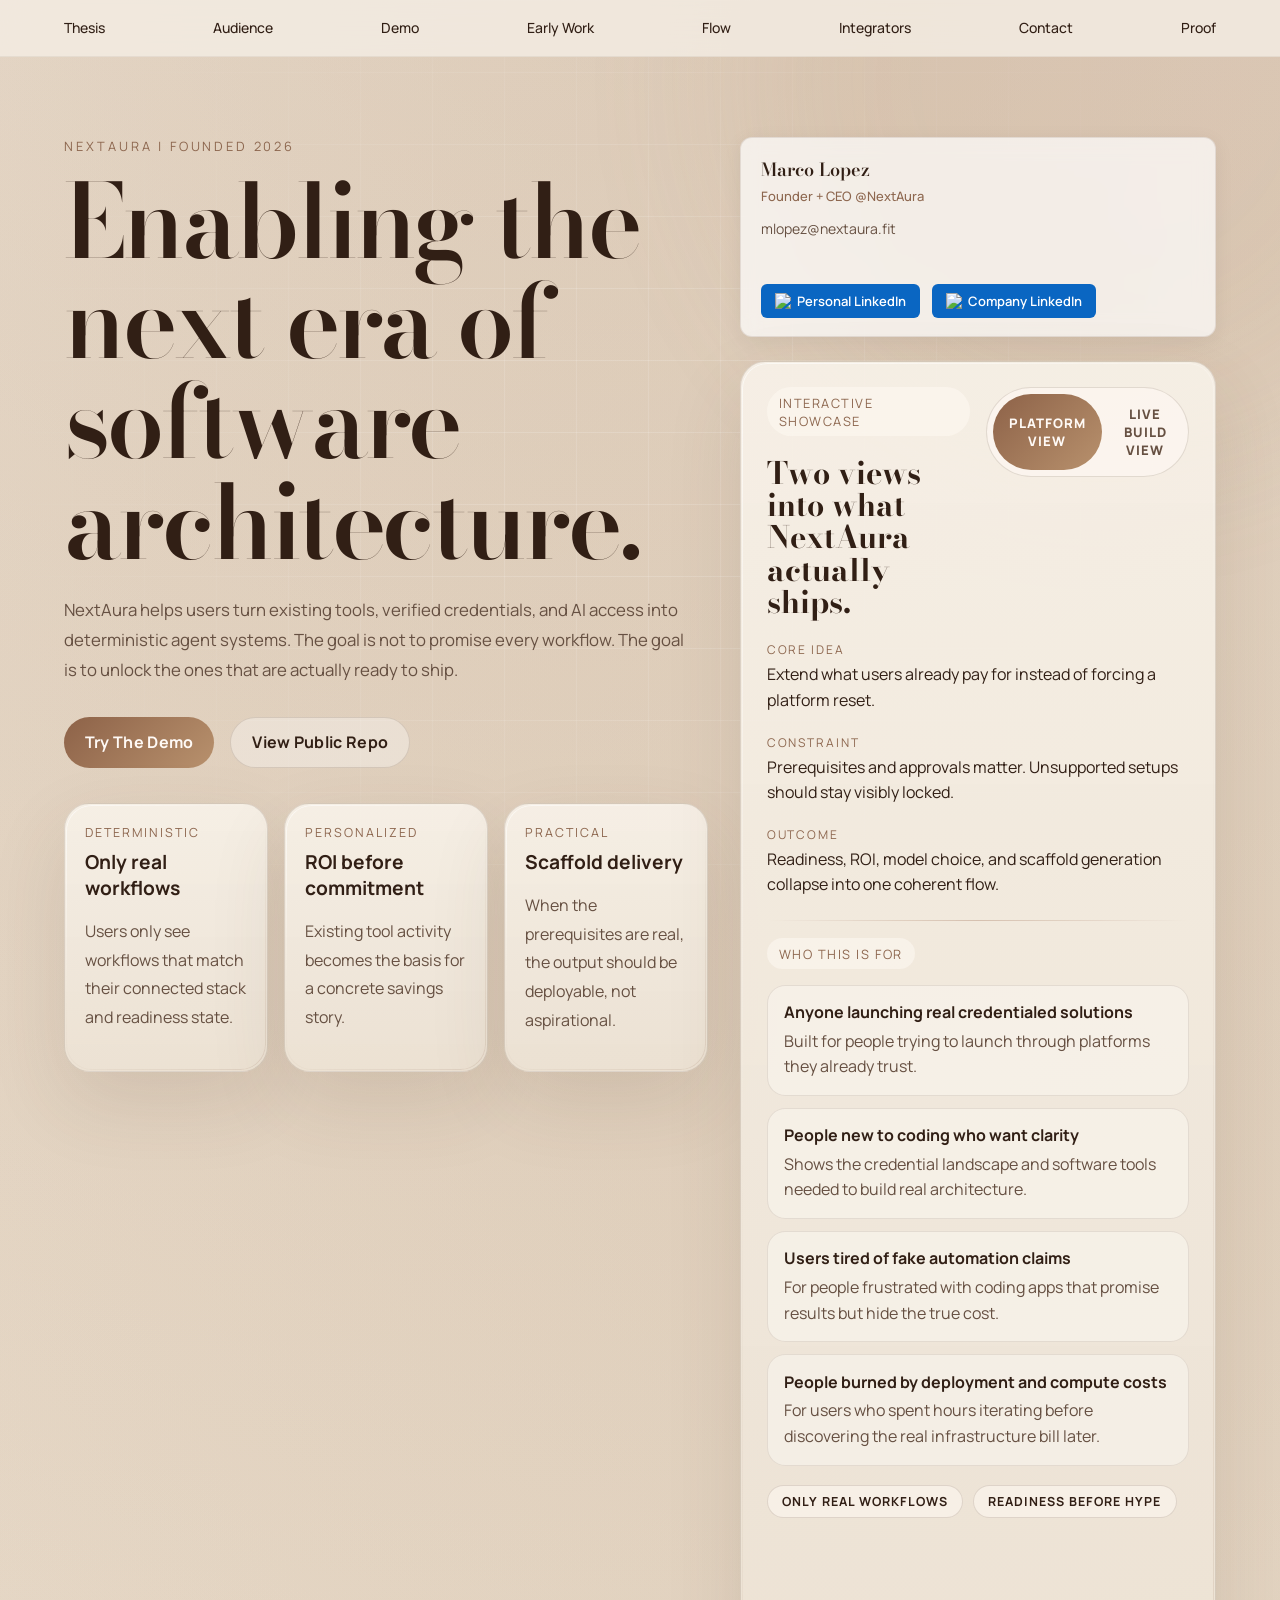
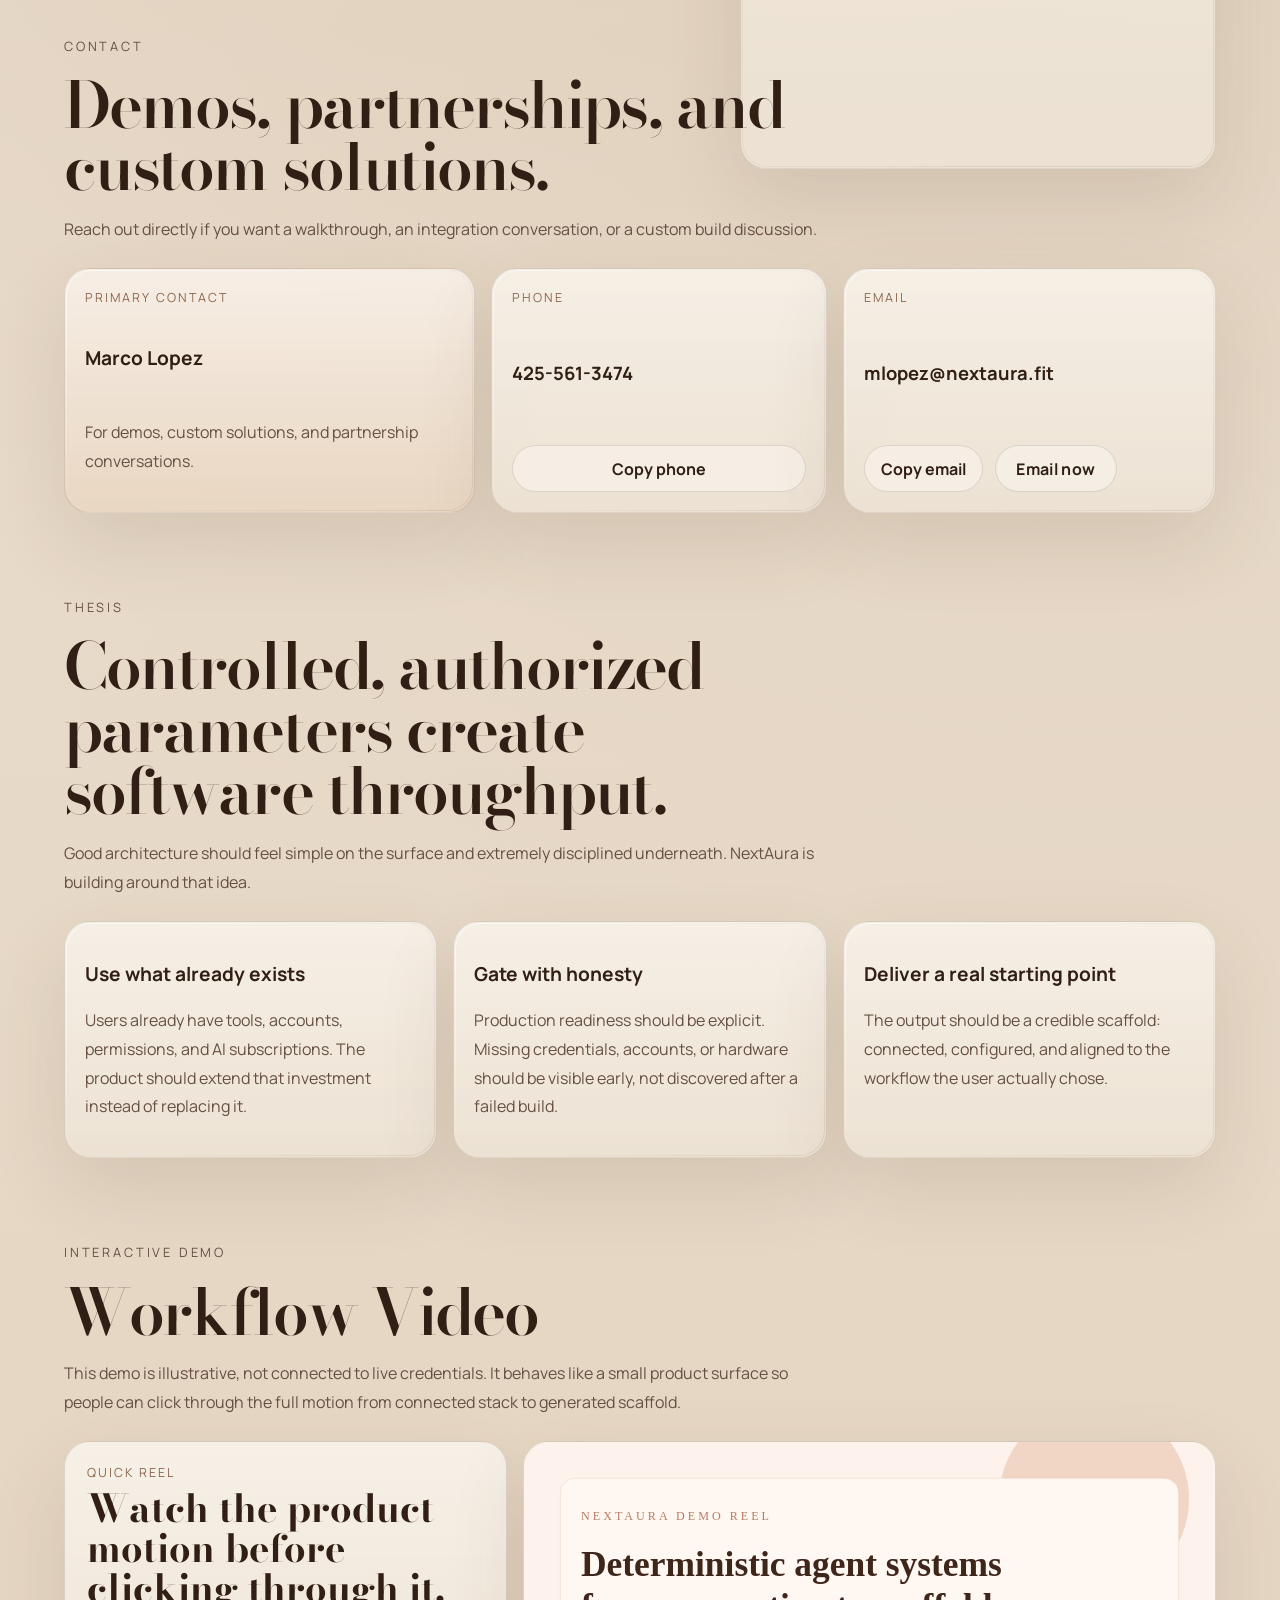
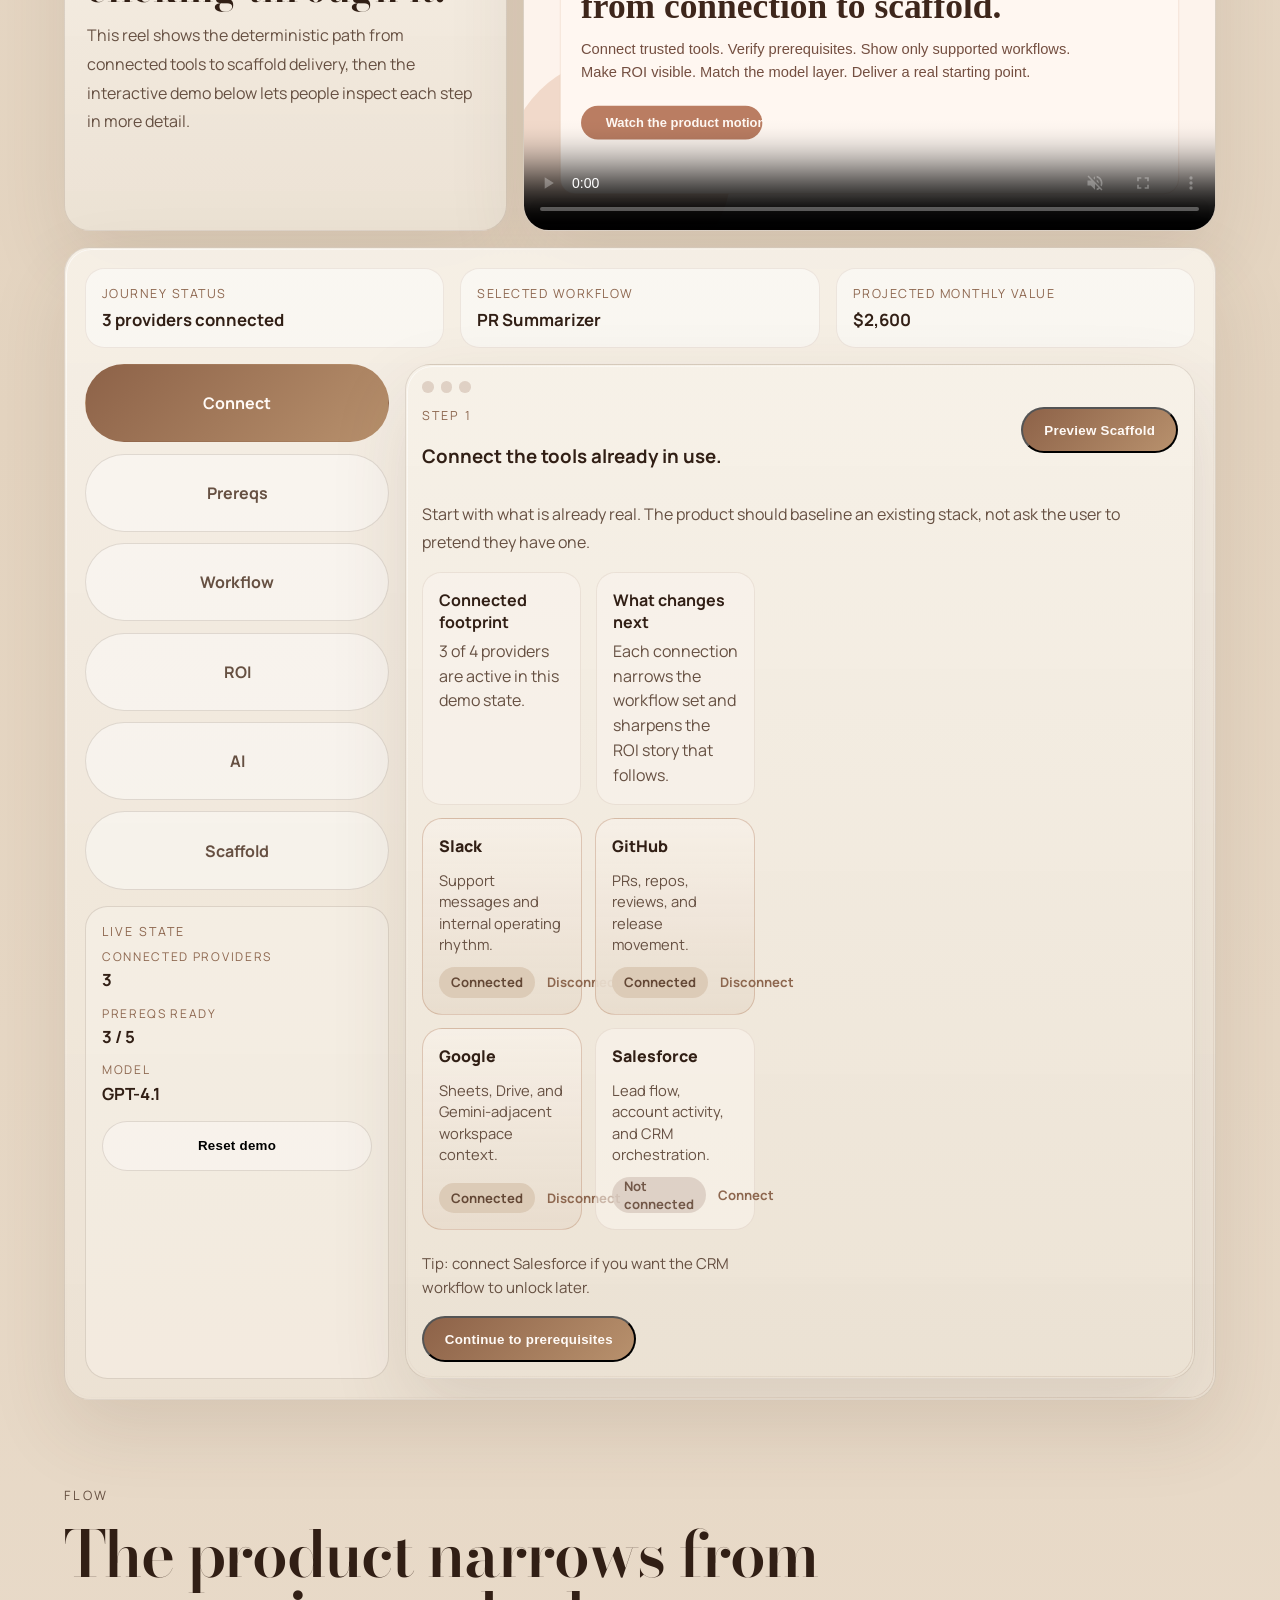
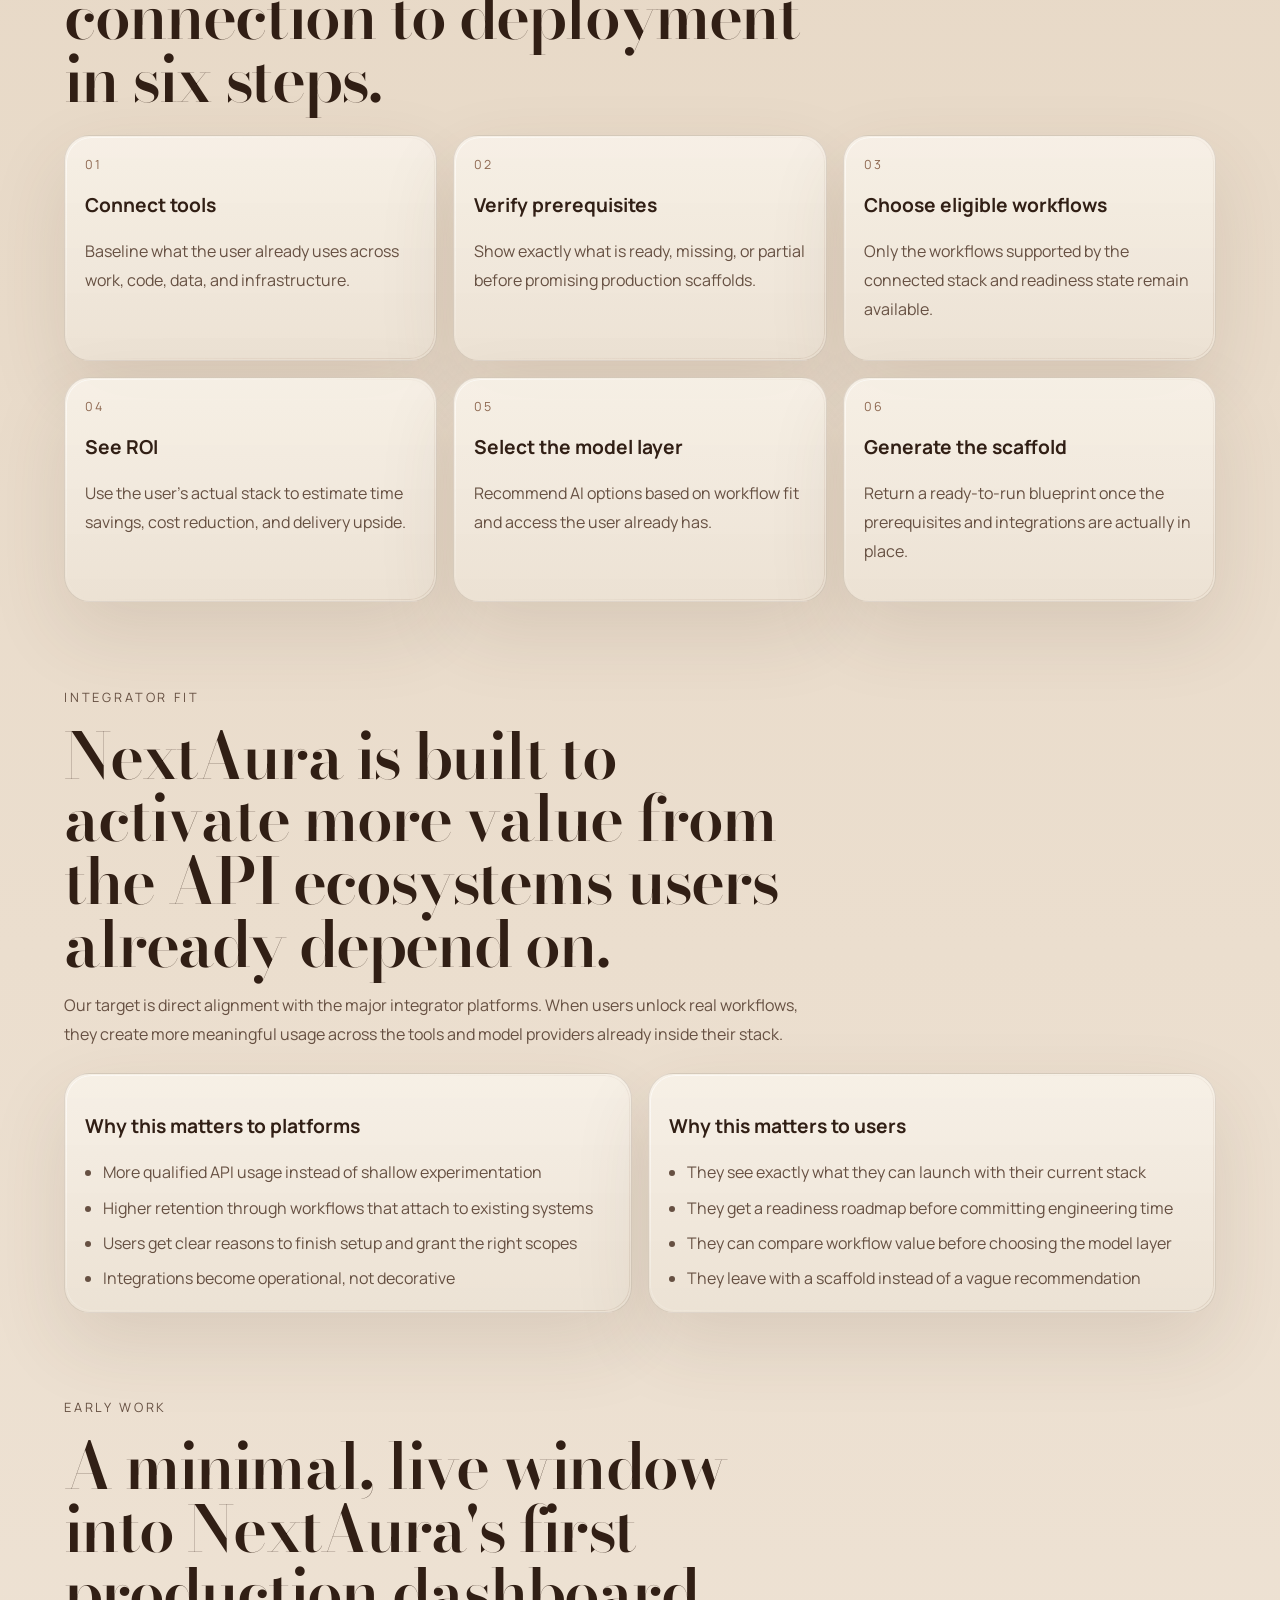
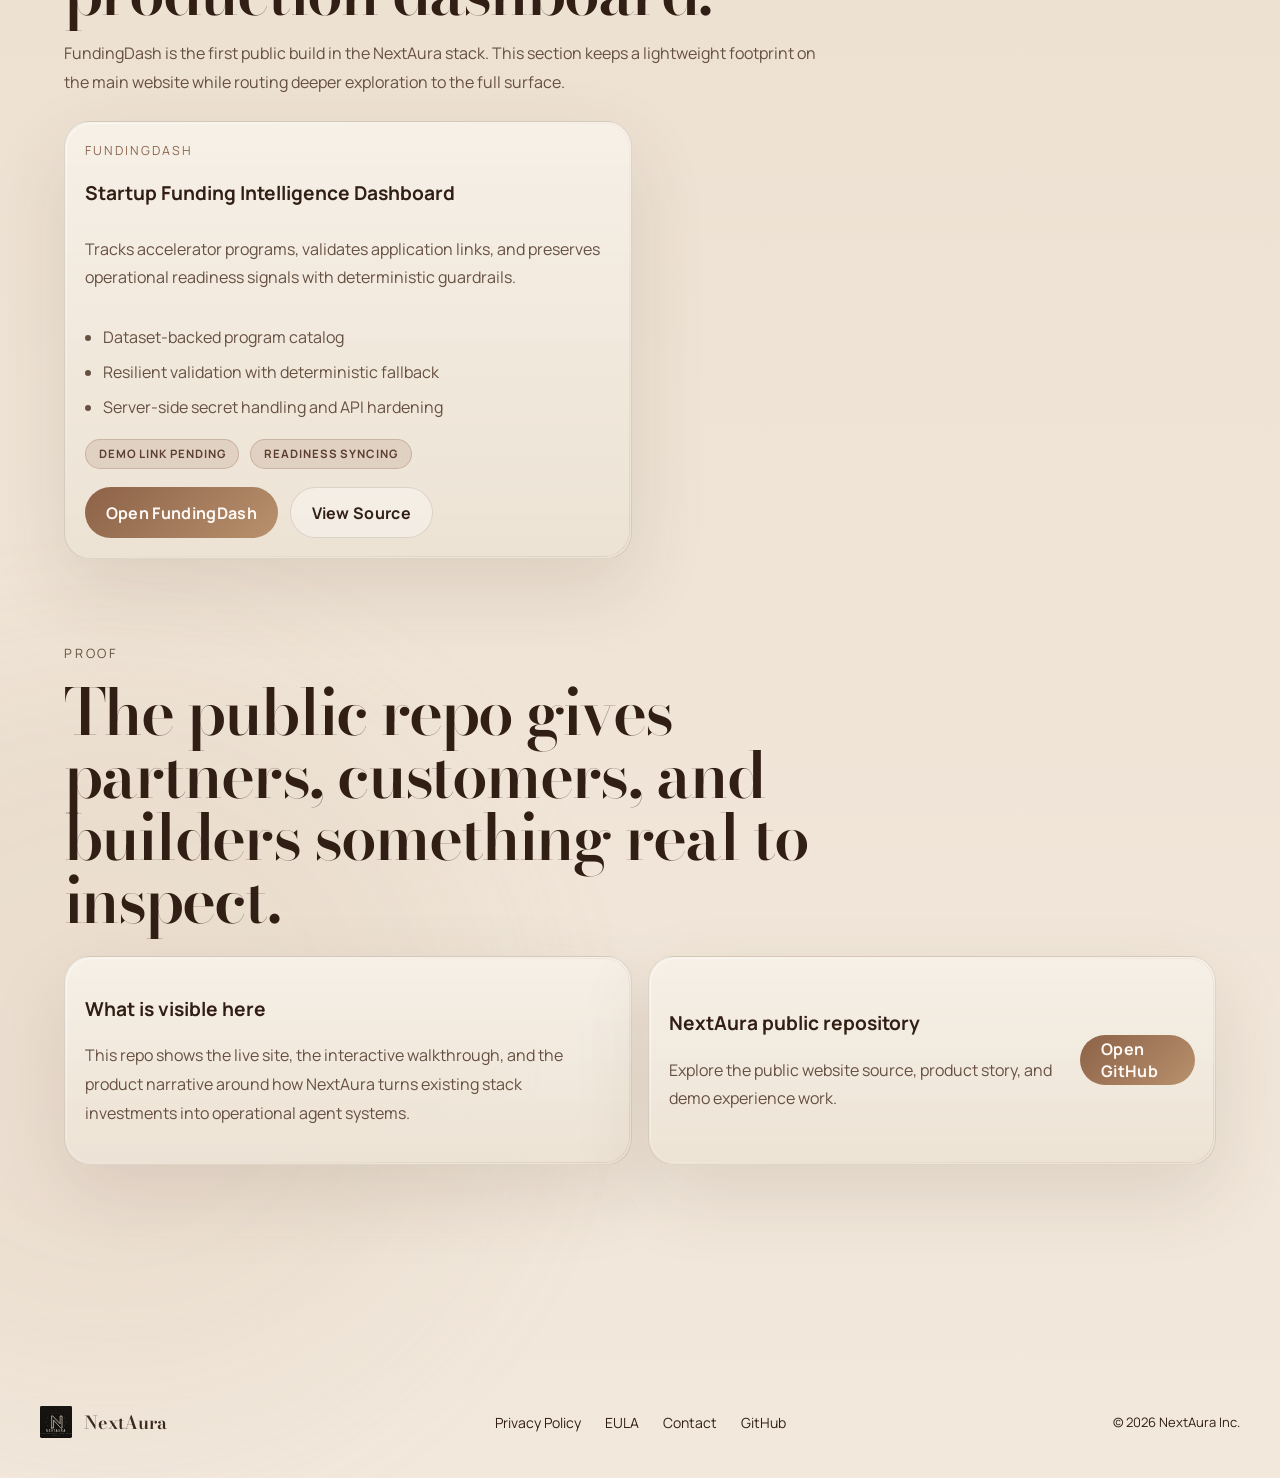
==== index.html @ 45b6babb "fix" ====
<!DOCTYPE html>
<html lang="en">
  <head>
    <meta charset="UTF-8" />
    <meta name="viewport" content="width=device-width, initial-scale=1.0" />
    <title>NextAura | Deterministic Agent Systems</title>
    <meta
      name="description"
      content="NextAura turns the tools, credentials, and AI access you already have into deterministic, production-ready agent systems."
    />
    <meta
      name="keywords"
      content="NextAura, deterministic agents, workflow automation, OAuth, ROI, scaffolds, governed AI"
    />
    <meta property="og:title" content="NextAura | Deterministic Agent Systems" />
    <meta
      property="og:description"
      content="Turn the stack you already have into deterministic agent systems that are ready for real deployment."
    />
    <meta property="og:type" content="website" />
    <meta property="og:url" content="https://nextaura.fit" />
    <meta property="og:image" content="https://nextaura.fit/assets/nextaura-logo.png" />
    <link rel="icon" type="image/png" href="./assets/nextaura-logo.png" />
    <link rel="preconnect" href="https://fonts.googleapis.com" />
    <link rel="preconnect" href="https://fonts.gstatic.com" crossorigin />
    <link
      href="https://fonts.googleapis.com/css2?family=Bodoni+Moda:opsz,wght@6..96,400;6..96,500;6..96,600;6..96,700&family=Manrope:wght@400;500;600;700;800&display=swap"
      rel="stylesheet"
    />
    <link rel="stylesheet" href="./styles.css?v=20260326c" />
  </head>
  <body>
    <div class="page-shell">
      <div class="backdrop backdrop-top"></div>
      <div class="backdrop backdrop-bottom"></div>

      <header class="site-header">
        <nav class="site-nav" aria-label="Primary">
          <a href="#thesis">Thesis</a>
          <a href="#hero-fit">Audience</a>
          <a href="#demo">Demo</a>
          <a href="#early-builds">Early Work</a>
          <a href="#flow">Flow</a>
          <a href="#integrators">Integrators</a>
          <a href="#contact">Contact</a>
          <a href="#proof">Proof</a>
        </nav>
      </header>

      <main id="top">
        <section class="hero">
          <div class="hero-copy">
            <p class="eyebrow">NextAura | Founded 2026</p>
            <h1>Enabling the next era of software architecture.</h1>
            <p class="hero-summary">
              NextAura helps users turn existing tools, verified credentials,
              and AI access into deterministic agent systems. The goal is not to
              promise every workflow. The goal is to unlock the ones that are
              actually ready to ship.
            </p>
            <div class="hero-actions">
              <a class="button button-primary" href="#demo">Try The Demo</a>
              <a
                class="button button-secondary"
                href="https://github.com/1archit3ct1/nextaura"
                target="_blank"
                rel="noreferrer"
                >View Public Repo</a
              >
            </div>
            <div class="hero-proof">
              <div class="proof-card">
                <span class="proof-label">Deterministic</span>
                <strong>Only real workflows</strong>
                <p>Users only see workflows that match their connected stack and readiness state.</p>
              </div>
              <div class="proof-card">
                <span class="proof-label">Personalized</span>
                <strong>ROI before commitment</strong>
                <p>Existing tool activity becomes the basis for a concrete savings story.</p>
              </div>
              <div class="proof-card">
                <span class="proof-label">Practical</span>
                <strong>Scaffold delivery</strong>
                <p>When the prerequisites are real, the output should be deployable, not aspirational.</p>
              </div>
            </div>
          </div>

          <aside class="hero-panel">
            <div class="hero-contact-card">
              <div class="contact-card">
                <div class="contact-card-header">
                  <strong class="contact-card-name">Marco Lopez</strong>
                  <span class="contact-card-title">Founder + CEO @NextAura</span>
                </div>
                <div class="contact-card-body">
                  <a href="mailto:mlopez@nextaura.fit" class="contact-card-email">mlopez@nextaura.fit</a>
                </div>
                <div class="contact-card-links">
                  <a href="https://www.linkedin.com/in/marcolopezoperations/" target="_blank" rel="noreferrer" class="contact-card-linkedin">
                    <img src="https://cdn-icons-png.flaticon.com/512/174/174857.png" width="16" alt="LinkedIn">
                    Personal LinkedIn
                  </a>
                  <a href="https://www.linkedin.com/company/nextaura-inc/" target="_blank" rel="noreferrer" class="contact-card-linkedin">
                    <img src="https://cdn-icons-png.flaticon.com/512/174/174857.png" width="16" alt="LinkedIn">
                    Company LinkedIn
                  </a>
                </div>
              </div>
            </div>
            <div class="panel-frame">
              <div class="hero-showcase-head">
                <div>
                  <div class="panel-kicker">Interactive Showcase</div>
                  <h2 class="hero-showcase-title">Two views into what NextAura actually ships.</h2>
                </div>
                <div class="hero-view-toggle" role="tablist" aria-label="Hero showcase views">
                  <button
                    class="hero-view-button is-active"
                    id="hero-view-platform"
                    type="button"
                    data-hero-view="platform"
                    role="tab"
                    aria-selected="true"
                  >
                    Platform View
                  </button>
                  <button
                    class="hero-view-button"
                    id="hero-view-build"
                    type="button"
                    data-hero-view="build"
                    role="tab"
                    aria-selected="false"
                  >
                    Live Build View
                  </button>
                </div>
              </div>

              <div class="hero-view-panels">
                <section
                  class="hero-view-panel is-active"
                  id="hero-view-panel-platform"
                  data-hero-panel="platform"
                  role="tabpanel"
                  aria-labelledby="hero-view-platform"
                >
                  <div class="signal-list">
                    <div>
                      <span>Core idea</span>
                      <p>Extend what users already pay for instead of forcing a platform reset.</p>
                    </div>
                    <div>
                      <span>Constraint</span>
                      <p>Prerequisites and approvals matter. Unsupported setups should stay visibly locked.</p>
                    </div>
                    <div>
                      <span>Outcome</span>
                      <p>Readiness, ROI, model choice, and scaffold generation collapse into one coherent flow.</p>
                    </div>
                  </div>

                  <div class="panel-divider"></div>

                  <div class="panel-audience" id="hero-fit">
                    <span class="panel-kicker panel-kicker-secondary">Who This Is For</span>
                    <div class="panel-audience-list">
                      <div class="panel-audience-item">
                        <strong>Anyone launching real credentialed solutions</strong>
                        <p>Built for people trying to launch through platforms they already trust.</p>
                      </div>
                      <div class="panel-audience-item">
                        <strong>People new to coding who want clarity</strong>
                        <p>Shows the credential landscape and software tools needed to build real architecture.</p>
                      </div>
                      <div class="panel-audience-item">
                        <strong>Users tired of fake automation claims</strong>
                        <p>For people frustrated with coding apps that promise results but hide the true cost.</p>
                      </div>
                      <div class="panel-audience-item">
                        <strong>People burned by deployment and compute costs</strong>
                        <p>For users who spent hours iterating before discovering the real infrastructure bill later.</p>
                      </div>
                    </div>
                  </div>

                  <div class="hero-view-footer">
                    <span class="hero-inline-chip">Only real workflows</span>
                    <span class="hero-inline-chip">Readiness before hype</span>
                  </div>
                </section>

                <section
                  class="hero-view-panel"
                  id="hero-view-panel-build"
                  data-hero-panel="build"
                  role="tabpanel"
                  aria-labelledby="hero-view-build"
                  hidden
                >
                  <div class="hero-build-shell">
                    <div class="hero-build-copy">
                      <span class="panel-kicker panel-kicker-secondary">FundingDash Case Study</span>
                      <h3>Real integration speed, not hand-wavy claims.</h3>
                      <p>
                        NextAura used Gemini-backed validation to turn a dashboard idea into a public,
                        secured Vercel deployment in one tracked sprint. The timing below is measured from
                        git history and the actual Vercel publish logs.
                      </p>
                    </div>

                    <div class="hero-metric-grid">
                      <article class="hero-metric-card hero-metric-card-primary">
                        <span class="proof-label">Git-tracked delivery window</span>
                        <strong id="hero-metric-integration">1h 10m</strong>
                        <p>From first Gemini integration commit to production deployment commit.</p>
                      </article>
                      <article class="hero-metric-card">
                        <span class="proof-label">Local production build</span>
                        <strong id="hero-metric-build">2.14s</strong>
                        <p>Measured from the verified FundingDash build before publish.</p>
                      </article>
                      <article class="hero-metric-card">
                        <span class="proof-label">Vercel production publish</span>
                        <strong id="hero-metric-deploy">23s</strong>
                        <p>Measured from the successful production alias deployment to FundingDash.</p>
                      </article>
                      <article class="hero-metric-card">
                        <span class="proof-label">Tracked tasks completed</span>
                        <strong id="hero-metric-tasks">11 / 11</strong>
                        <p>Security, data, resilience, CI, docs, and deployment all landed in the same loop.</p>
                      </article>
                    </div>

                    <div class="hero-build-strip">
                      <div class="hero-build-strip-item">
                        <span>Model path</span>
                        <strong>Gemini API + deterministic fallback</strong>
                      </div>
                      <div class="hero-build-strip-item">
                        <span>Ship target</span>
                        <strong>Public dashboard on Vercel</strong>
                      </div>
                    </div>

                    <div class="hero-build-actions">
                      <a
                        class="button button-primary"
                        id="hero-live-demo-link"
                        href="https://fundingdash.vercel.app"
                        target="_blank"
                        rel="noreferrer"
                        >Open Live Dashboard</a
                      >
                      <a class="button button-secondary" href="#early-builds">See the case study</a>
                    </div>
                  </div>
                </section>
              </div>
            </div>
          </aside>
        </section>

        <section class="section" id="contact">
          <div class="section-heading">
            <p class="eyebrow">Contact</p>
            <h2>Demos, partnerships, and custom solutions.</h2>
            <p>
              Reach out directly if you want a walkthrough, an integration conversation,
              or a custom build discussion.
            </p>
          </div>
          <div class="contact-shell">
            <article class="card contact-card contact-card-primary">
              <span class="proof-label">Primary Contact</span>
              <h3>Marco Lopez</h3>
              <p>
                For demos, custom solutions, and partnership conversations.
              </p>
            </article>
            <article class="card contact-card">
              <span class="proof-label">Phone</span>
              <strong class="contact-value" id="contact-phone">425-561-3474</strong>
              <button class="copy-button" data-copy-target="contact-phone" type="button">Copy phone</button>
            </article>
            <article class="card contact-card">
              <span class="proof-label">Email</span>
              <strong class="contact-value" id="contact-email">mlopez@nextaura.fit</strong>
              <div class="contact-actions">
                <button class="copy-button" data-copy-target="contact-email" type="button">Copy email</button>
                <a class="button button-secondary button-inline" href="mailto:mlopez@nextaura.fit">Email now</a>
              </div>
            </article>
          </div>
        </section>

        <section class="section" id="thesis">
          <div class="section-heading">
            <p class="eyebrow">Thesis</p>
            <h2>Controlled, authorized parameters create software throughput.</h2>
            <p>
              Good architecture should feel simple on the surface and extremely
              disciplined underneath. NextAura is building around that idea.
            </p>
          </div>
          <div class="grid three-up">
            <article class="card">
              <h3>Use what already exists</h3>
              <p>
                Users already have tools, accounts, permissions, and AI
                subscriptions. The product should extend that investment instead
                of replacing it.
              </p>
            </article>
            <article class="card">
              <h3>Gate with honesty</h3>
              <p>
                Production readiness should be explicit. Missing credentials,
                accounts, or hardware should be visible early, not discovered
                after a failed build.
              </p>
            </article>
            <article class="card">
              <h3>Deliver a real starting point</h3>
              <p>
                The output should be a credible scaffold: connected, configured,
                and aligned to the workflow the user actually chose.
              </p>
            </article>
          </div>
        </section>

        <section class="section" id="demo">
          <div class="section-heading">
            <p class="eyebrow">Interactive Demo</p>
            <h2>Workflow Video</h2>
            <p>
              This demo is illustrative, not connected to live credentials. It
              behaves like a small product surface so people can click through
              the full motion from connected stack to generated scaffold.
            </p>
          </div>
          <div class="demo-reel-card">
            <div class="demo-reel-copy">
              <span class="proof-label">Quick Reel</span>
              <h3>Watch the product motion before clicking through it.</h3>
              <p>
                This reel shows the deterministic path from connected tools to
                scaffold delivery, then the interactive demo below lets people
                inspect each step in more detail.
              </p>
            </div>
            <div class="demo-reel-frame">
              <video
                class="demo-reel-video"
                autoplay
                muted
                loop
                playsinline
                controls
                preload="auto"
                poster="./assets/demo-reel-poster.svg?v=20260325e"
              >
                <source src="./assets/nextaura-demo-reel.mp4?v=20260325e" type="video/mp4" />
              </video>
            </div>
          </div>
          <div class="demo-shell demo-shell-full">
            <div class="demo-summary-row">
              <div class="metric-card">
                <span>Journey status</span>
                <strong id="demo-summary-status">Connection stage in progress</strong>
              </div>
              <div class="metric-card">
                <span>Selected workflow</span>
                <strong id="demo-summary-workflow">PR Summarizer</strong>
              </div>
              <div class="metric-card">
                <span>Projected monthly value</span>
                <strong id="demo-summary-roi">$2,600</strong>
              </div>
            </div>

            <div class="demo-app">
              <aside class="demo-sidebar">
                <div class="demo-nav" role="tablist" aria-label="NextAura demo steps">
                  <button class="demo-tab is-active" data-step="connect" role="tab" aria-selected="true">Connect</button>
                  <button class="demo-tab" data-step="prereqs" role="tab" aria-selected="false">Prereqs</button>
                  <button class="demo-tab" data-step="workflow" role="tab" aria-selected="false">Workflow</button>
                  <button class="demo-tab" data-step="roi" role="tab" aria-selected="false">ROI</button>
                  <button class="demo-tab" data-step="ai" role="tab" aria-selected="false">AI</button>
                  <button class="demo-tab" data-step="scaffold" role="tab" aria-selected="false">Scaffold</button>
                </div>

                <div class="demo-mini-stack">
                  <span class="demo-label">Live State</span>
                  <div class="mini-stat">
                    <span>Connected providers</span>
                    <strong id="mini-connected-count">3</strong>
                  </div>
                  <div class="mini-stat">
                    <span>Prereqs ready</span>
                    <strong id="mini-ready-count">3 / 5</strong>
                  </div>
                  <div class="mini-stat">
                    <span>Model</span>
                    <strong id="mini-model-choice">GPT-4.1</strong>
                  </div>
                  <button class="button button-secondary demo-reset" id="demo-reset" type="button">Reset demo</button>
                </div>
              </aside>

              <div class="demo-browser demo-browser-full">
                <div class="browser-bar">
                  <span></span>
                  <span></span>
                  <span></span>
                </div>

                <div class="demo-stage-header">
                  <div>
                    <span class="demo-label" id="demo-label">Step 1</span>
                    <h3 id="demo-title">Connect the tools already in use.</h3>
                  </div>
                  <button class="button button-primary button-inline scaffold-trigger" id="open-scaffold" type="button">
                    Preview Scaffold
                  </button>
                </div>

                <p class="demo-stage-text" id="demo-text">
                  Start by measuring what is already real instead of asking the
                  user to imagine a future stack.
                </p>

                <div class="demo-stage-body" id="demo-stage"></div>
              </div>
            </div>

            <div class="demo-drawer" id="demo-drawer" aria-hidden="true">
              <div class="demo-drawer-card">
                <div class="demo-drawer-header">
                  <div>
                    <span class="demo-label">Scaffold Preview</span>
                    <h3 id="drawer-title">PR Summarizer Scaffold</h3>
                  </div>
                  <button class="drawer-close" id="close-scaffold" type="button" aria-label="Close scaffold preview">Close</button>
                </div>
                <div class="drawer-grid">
                  <div class="drawer-column">
                    <span class="proof-label">Included Files</span>
                    <ul class="feature-list compact" id="drawer-files">
                      <li>app/workflows/pr_summarizer.ts</li>
                      <li>providers/github.ts</li>
                      <li>providers/slack.ts</li>
                      <li>deploy/vercel.json</li>
                    </ul>
                  </div>
                  <div class="drawer-column">
                    <span class="proof-label">Environment Contract</span>
                    <ul class="feature-list compact" id="drawer-env">
                      <li>GITHUB_TOKEN reference</li>
                      <li>SLACK_BOT_TOKEN reference</li>
                      <li>OPENAI_API_KEY reference</li>
                      <li>WORKFLOW_REPO_OWNER / WORKFLOW_REPO_NAME</li>
                    </ul>
                  </div>
                  <div class="drawer-column">
                    <span class="proof-label">Launch Notes</span>
                    <p id="drawer-notes">
                      Generated after connection, readiness, workflow selection,
                      ROI preview, and model choice align.
                    </p>
                  </div>
                </div>
              </div>
            </div>
          </div>
        </section>

        <section class="section" id="flow">
          <div class="section-heading">
            <p class="eyebrow">Flow</p>
            <h2>The product narrows from connection to deployment in six steps.</h2>
          </div>
          <div class="flow-grid">
            <article class="card step-card">
              <span class="step-index">01</span>
              <h3>Connect tools</h3>
              <p>Baseline what the user already uses across work, code, data, and infrastructure.</p>
            </article>
            <article class="card step-card">
              <span class="step-index">02</span>
              <h3>Verify prerequisites</h3>
              <p>Show exactly what is ready, missing, or partial before promising production scaffolds.</p>
            </article>
            <article class="card step-card">
              <span class="step-index">03</span>
              <h3>Choose eligible workflows</h3>
              <p>Only the workflows supported by the connected stack and readiness state remain available.</p>
            </article>
            <article class="card step-card">
              <span class="step-index">04</span>
              <h3>See ROI</h3>
              <p>Use the user’s actual stack to estimate time savings, cost reduction, and delivery upside.</p>
            </article>
            <article class="card step-card">
              <span class="step-index">05</span>
              <h3>Select the model layer</h3>
              <p>Recommend AI options based on workflow fit and access the user already has.</p>
            </article>
            <article class="card step-card">
              <span class="step-index">06</span>
              <h3>Generate the scaffold</h3>
              <p>Return a ready-to-run blueprint once the prerequisites and integrations are actually in place.</p>
            </article>
          </div>
        </section>

        <section class="section" id="integrators">
          <div class="section-heading">
            <p class="eyebrow">Integrator Fit</p>
            <h2>NextAura is built to activate more value from the API ecosystems users already depend on.</h2>
            <p>
              Our target is direct alignment with the major integrator platforms.
              When users unlock real workflows, they create more meaningful usage
              across the tools and model providers already inside their stack.
            </p>
          </div>
          <div class="grid two-up">
            <article class="card">
              <h3>Why this matters to platforms</h3>
              <ul class="feature-list compact">
                <li>More qualified API usage instead of shallow experimentation</li>
                <li>Higher retention through workflows that attach to existing systems</li>
                <li>Users get clear reasons to finish setup and grant the right scopes</li>
                <li>Integrations become operational, not decorative</li>
              </ul>
            </article>
            <article class="card">
              <h3>Why this matters to users</h3>
              <ul class="feature-list compact">
                <li>They see exactly what they can launch with their current stack</li>
                <li>They get a readiness roadmap before committing engineering time</li>
                <li>They can compare workflow value before choosing the model layer</li>
                <li>They leave with a scaffold instead of a vague recommendation</li>
              </ul>
            </article>
          </div>
        </section>

        <section class="section" id="early-builds">
          <div class="section-heading">
            <p class="eyebrow">Early Work</p>
            <h2>A minimal, live window into NextAura's first production dashboard.</h2>
            <p>
              FundingDash is the first public build in the NextAura stack. This section keeps a lightweight footprint on the main website while routing deeper exploration to the full surface.
            </p>
          </div>
          <div class="grid two-up">
            <article class="card dashboard-card">
              <span class="proof-label">FundingDash</span>
              <h3>Startup Funding Intelligence Dashboard</h3>
              <p>
                Tracks accelerator programs, validates application links, and preserves operational readiness signals with deterministic guardrails.
              </p>
              <ul class="feature-list compact dashboard-feature-list">
                <li>Dataset-backed program catalog</li>
                <li>Resilient validation with deterministic fallback</li>
                <li>Server-side secret handling and API hardening</li>
              </ul>
              <div class="dashboard-meta-row">
                <span class="dashboard-chip" id="fundingdash-status">Demo link pending</span>
                <span class="dashboard-chip" id="fundingdash-readiness">Readiness syncing</span>
              </div>
              <div class="dashboard-actions">
                <a
                  class="button button-primary"
                  id="fundingdash-demo-link"
                  href="https://github.com/1archit3ct1/fundingdash"
                  target="_blank"
                  rel="noreferrer"
                  >Open FundingDash</a
                >
                <a
                  class="button button-secondary"
                  href="https://github.com/1archit3ct1/fundingdash"
                  target="_blank"
                  rel="noreferrer"
                  >View Source</a
                >
              </div>
            </article>
          </div>
        </section>

        <section class="section" id="proof">
          <div class="section-heading">
            <p class="eyebrow">Proof</p>
            <h2>The public repo gives partners, customers, and builders something real to inspect.</h2>
          </div>
          <div class="grid two-up">
            <article class="card">
              <h3>What is visible here</h3>
              <p>
                This repo shows the live site, the interactive walkthrough, and
                the product narrative around how NextAura turns existing stack
                investments into operational agent systems.
              </p>
            </article>
            <article class="card repo-card">
              <div>
                <h3>NextAura public repository</h3>
                <p>
                  Explore the public website source, product story, and demo
                  experience work.
                </p>
              </div>
              <a
                class="button button-primary"
                href="https://github.com/1archit3ct1/nextaura"
                target="_blank"
                rel="noreferrer"
                >Open GitHub</a
              >
            </article>
          </div>
        </section>
      </main>

      <footer class="site-footer" style="background: var(--bg-secondary); padding: 40px 20px; margin-top: 80px; border-top: 1px solid var(--border);">
        <div style="max-width: 1200px; margin: 0 auto; display: flex; justify-content: space-between; align-items: center; flex-wrap: wrap; gap: 20px;">
          <div style="display: flex; align-items: center; gap: 12px;">
            <img src="./assets/nextaura-mark.svg" alt="NextAura" style="width: 32px; height: 32px;" />
            <span style="font-family: 'Bodoni Moda', serif; font-size: 18px; font-weight: 600;">NextAura</span>
          </div>
          <div style="display: flex; gap: 24px; align-items: center;">
            <a href="./privacy.html" style="color: var(--text-secondary); text-decoration: none; font-size: 14px;">Privacy Policy</a>
            <a href="./eula.html" style="color: var(--text-secondary); text-decoration: none; font-size: 14px;">EULA</a>
            <a href="#contact" style="color: var(--text-secondary); text-decoration: none; font-size: 14px;">Contact</a>
            <a href="https://github.com/1archit3ct1/nextaura" target="_blank" rel="noreferrer" style="color: var(--text-secondary); text-decoration: none; font-size: 14px;">GitHub</a>
          </div>
          <div style="color: var(--text-muted); font-size: 13px;">
            &copy; <span id="footer-year"></span> NextAura Inc.
          </div>
        </div>
      </footer>

      <script>
        document.getElementById('footer-year').textContent = new Date().getFullYear();
      </script>
    </div>

    <script src="./script.js?v=20260326c"></script>
  </body>
</html>
---- styles.css ----
:root {
  --bg: #e9ddcd;
  --bg-soft: rgba(244, 238, 229, 0.92);
  --panel: rgba(246, 240, 231, 0.9);
  --panel-strong: rgba(238, 228, 215, 0.95);
  --line: rgba(96, 71, 53, 0.16);
  --text: #311f15;
  --muted: #665042;
  --rose-brown: #8d674f;
  --almond: #ceb39a;
  --cream: #f6f0e8;
  --shadow: 0 30px 78px rgba(82, 58, 44, 0.12);
  --max: 1200px;
}

* {
  box-sizing: border-box;
}

html {
  scroll-behavior: smooth;
}

body {
  margin: 0;
  min-height: 100vh;
  background:
    radial-gradient(circle at top, rgba(181, 146, 114, 0.26), transparent 28%),
    radial-gradient(circle at 86% 14%, rgba(214, 195, 171, 0.34), transparent 24%),
    linear-gradient(180deg, #eee4d7 0%, #e4d4c0 46%, #f2e8dc 100%);
  color: var(--text);
  font-family: "Manrope", sans-serif;
}

body::before {
  content: "";
  position: fixed;
  inset: 0;
  pointer-events: none;
  background-image:
    linear-gradient(rgba(255, 255, 255, 0.16) 1px, transparent 1px),
    linear-gradient(90deg, rgba(255, 255, 255, 0.13) 1px, transparent 1px);
  background-size: 72px 72px;
  mask-image: radial-gradient(circle at center, black 22%, transparent 86%);
}

a {
  color: inherit;
}

.page-shell {
  position: relative;
  overflow: hidden;
}

.backdrop {
  position: absolute;
  width: 46rem;
  height: 46rem;
  border-radius: 50%;
  filter: blur(84px);
  opacity: 0.42;
  pointer-events: none;
}

.backdrop-top {
  top: -18rem;
  right: -12rem;
  background: rgba(175, 137, 105, 0.34);
}

.backdrop-bottom {
  bottom: 4rem;
  left: -16rem;
  background: rgba(204, 183, 159, 0.36);
}

.site-header {
  position: sticky;
  top: 0;
  z-index: 10;
  backdrop-filter: blur(20px);
  background: rgba(243, 236, 227, 0.84);
  border-bottom: 1px solid rgba(96, 71, 53, 0.08);
}

.site-nav {
  max-width: var(--max);
  margin: 0 auto;
  padding: 1.15rem 1.5rem;
  display: flex;
  justify-content: space-between;
  gap: 1rem;
}

.site-nav a {
  color: var(--text);
  text-decoration: none;
  font-size: 14px;
  font-weight: 500;
  transition: color 180ms ease;
  white-space: nowrap;
}

.site-nav a:hover {
  color: var(--rose-brown);
}

.contact-card-container {
  max-width: var(--max);
  margin: 1.5rem auto;
  padding: 0 1.5rem;
}

.hero-contact-card {
  margin-bottom: 1.5rem;
}

.contact-card {
  background: rgba(255, 255, 255, 0.7);
  backdrop-filter: blur(10px);
  border: 1px solid rgba(96, 71, 53, 0.12);
  border-radius: 12px;
  padding: 18px 20px;
  display: flex;
  flex-direction: column;
  gap: 12px;
  box-shadow: 0 4px 20px rgba(0, 0, 0, 0.06);
}

.contact-card-header {
  display: flex;
  flex-direction: column;
  gap: 4px;
  min-width: 180px;
}

.contact-card-name {
  font-family: 'Bodoni Moda', serif;
  font-size: 18px;
  font-weight: 600;
  color: var(--text);
}

.contact-card-title {
  font-size: 13px;
  color: var(--rose-brown);
  font-weight: 500;
}

.contact-card-body {
  flex: 1;
  min-width: 200px;
}

.contact-card-email {
  color: var(--muted);
  text-decoration: none;
  font-size: 14px;
  transition: color 180ms ease;
}

.contact-card-email:hover {
  color: var(--text);
}

.contact-card-links {
  display: flex;
  gap: 12px;
  flex-wrap: wrap;
}

.contact-card-linkedin {
  display: inline-flex;
  align-items: center;
  gap: 6px;
  padding: 8px 14px;
  background: #0A66C2;
  color: white;
  text-decoration: none;
  border-radius: 6px;
  font-weight: 600;
  font-size: 13px;
  transition: transform 180ms ease, box-shadow 180ms ease;
}

.contact-card-linkedin:hover {
  transform: translateY(-2px);
  box-shadow: 0 4px 12px rgba(10, 102, 194, 0.3);
}

.contact-card-linkedin img {
  width: 16px;
  height: 16px;
}

main {
  max-width: var(--max);
  margin: 0 auto;
  padding: 1rem 1.5rem 5rem;
}

.hero {
  display: grid;
  grid-template-columns: 1.15fr 0.85fr;
  gap: 2rem;
  align-items: stretch;
  padding: 4rem 0 3rem;
}

.eyebrow {
  margin: 0 0 1rem;
  color: var(--rose-brown);
  font-size: 0.8rem;
  letter-spacing: 0.22em;
  text-transform: uppercase;
}

.hero h1,
.section-heading h2,
.demo-copy h3 {
  margin: 0;
  font-family: "Bodoni Moda", serif;
  font-weight: 600;
  line-height: 0.98;
  letter-spacing: -0.03em;
}

.hero h1 {
  max-width: 11ch;
  font-size: clamp(3.7rem, 8vw, 6.8rem);
}

.hero-summary,
.section-heading p,
.card p,
.proof-card p {
  color: var(--muted);
  line-height: 1.8;
}

.hero-summary {
  max-width: 62ch;
  font-size: 1.05rem;
  margin: 1.4rem 0 0;
}

.hero-actions {
  display: flex;
  flex-wrap: wrap;
  gap: 1rem;
  margin-top: 2rem;
}

.button {
  display: inline-flex;
  align-items: center;
  justify-content: center;
  min-height: 3.15rem;
  padding: 0 1.3rem;
  border-radius: 999px;
  text-decoration: none;
  font-weight: 700;
  letter-spacing: 0.02em;
  transition: transform 180ms ease, border-color 180ms ease, background 180ms ease;
}

.button:hover {
  transform: translateY(-2px);
}

.button-primary {
  background: linear-gradient(135deg, #8d6248, #b8916d);
  color: #fffaf6;
}

.button-secondary {
  border: 1px solid var(--line);
  background: rgba(255, 255, 255, 0.34);
}

.hero-proof,
.grid,
.flow-grid {
  display: grid;
  gap: 1rem;
}

.hero-proof {
  grid-template-columns: repeat(3, minmax(0, 1fr));
  margin-top: 2.2rem;
}

.proof-card,
.card,
.panel-frame,
.demo-shell,
.demo-browser {
  position: relative;
  border: 1px solid var(--line);
  border-radius: 1.6rem;
  background: linear-gradient(180deg, rgba(247, 241, 232, 0.92), rgba(236, 226, 212, 0.94));
  box-shadow: var(--shadow);
}

.proof-card,
.card {
  padding: 1.25rem;
}

.proof-label,
.step-index,
.demo-label {
  display: block;
  color: var(--rose-brown);
  font-size: 0.78rem;
  letter-spacing: 0.16em;
  text-transform: uppercase;
  margin-bottom: 0.5rem;
}

.proof-card strong,
.card h3 {
  font-size: 1.2rem;
}

.panel-frame {
  height: 100%;
  padding: 1.6rem;
  overflow: hidden;
}

.hero-showcase-head {
  display: flex;
  gap: 1rem;
  justify-content: space-between;
  align-items: flex-start;
  margin-bottom: 1.2rem;
}

.hero-showcase-title {
  margin: 0;
  font-family: "Bodoni Moda", serif;
  font-size: clamp(1.7rem, 2.4vw, 2.45rem);
  line-height: 1.05;
}

.hero-view-toggle {
  display: inline-flex;
  gap: 0.35rem;
  padding: 0.35rem;
  border: 1px solid var(--line);
  border-radius: 999px;
  background: rgba(255, 250, 244, 0.56);
}

.hero-view-button {
  border: 0;
  background: transparent;
  color: var(--muted);
  padding: 0.7rem 1rem;
  border-radius: 999px;
  font: inherit;
  font-size: 0.82rem;
  font-weight: 800;
  letter-spacing: 0.08em;
  text-transform: uppercase;
  cursor: pointer;
}

.hero-view-button.is-active {
  background: linear-gradient(135deg, #8d6248, #b8916d);
  color: #fffaf6;
}

.hero-view-panel {
  display: block;
}

.hero-view-panel[hidden] {
  display: none;
}

.hero-view-footer {
  display: flex;
  flex-wrap: wrap;
  gap: 0.6rem;
  margin-top: 1.2rem;
}

.hero-inline-chip {
  display: inline-flex;
  align-items: center;
  min-height: 2.1rem;
  padding: 0 0.9rem;
  border-radius: 999px;
  border: 1px solid var(--line);
  background: rgba(255, 250, 244, 0.52);
  color: var(--text);
  font-size: 0.78rem;
  font-weight: 700;
  letter-spacing: 0.08em;
  text-transform: uppercase;
}

.hero-build-shell {
  display: grid;
  gap: 1rem;
}

.hero-build-copy h3 {
  margin: 0 0 0.65rem;
  font-family: "Bodoni Moda", serif;
  font-size: clamp(1.7rem, 2.4vw, 2.4rem);
  line-height: 1.08;
}

.hero-build-copy p,
.hero-metric-card p,
.hero-build-strip-item span {
  color: var(--muted);
  line-height: 1.7;
}

.hero-build-copy p,
.hero-metric-card p {
  margin: 0;
}

.hero-metric-grid {
  display: grid;
  grid-template-columns: repeat(2, minmax(0, 1fr));
  gap: 0.85rem;
}

.hero-metric-card {
  border: 1px solid var(--line);
  border-radius: 1.4rem;
  background: rgba(255, 250, 244, 0.56);
  padding: 1rem;
}

.hero-metric-card strong {
  display: block;
  margin-bottom: 0.35rem;
  font-family: "Bodoni Moda", serif;
  font-size: clamp(1.7rem, 3vw, 2.4rem);
  line-height: 1;
}

.hero-metric-card-primary {
  background: linear-gradient(180deg, rgba(141, 98, 72, 0.94), rgba(184, 145, 109, 0.9));
  color: #fffaf6;
}

.hero-metric-card-primary .proof-label,
.hero-metric-card-primary p {
  color: rgba(255, 250, 244, 0.88);
}

.hero-build-strip {
  display: grid;
  grid-template-columns: repeat(2, minmax(0, 1fr));
  gap: 0.85rem;
}

.hero-build-strip-item {
  padding: 0.95rem 1rem;
  border-radius: 1.2rem;
  border: 1px solid var(--line);
  background: rgba(255, 250, 244, 0.52);
}

.hero-build-strip-item span {
  display: block;
  font-size: 0.76rem;
  letter-spacing: 0.12em;
  text-transform: uppercase;
  margin-bottom: 0.35rem;
}

.hero-build-strip-item strong {
  display: block;
  font-size: 1rem;
  line-height: 1.45;
}

.hero-build-actions {
  display: flex;
  flex-wrap: wrap;
  gap: 0.8rem;
}

.panel-frame::before,
.card::before,
.proof-card::before,
.demo-shell::before,
.demo-browser::before {
  content: "";
  position: absolute;
  inset: 1px;
  border-radius: inherit;
  padding: 1px;
  background: linear-gradient(135deg, rgba(255, 255, 255, 0.62), transparent 42%, rgba(141, 103, 79, 0.15));
  -webkit-mask: linear-gradient(#fff 0 0) content-box, linear-gradient(#fff 0 0);
  -webkit-mask-composite: xor;
  mask-composite: exclude;
  pointer-events: none;
}

.panel-kicker {
  display: inline-block;
  margin-bottom: 1.3rem;
  padding: 0.4rem 0.75rem;
  border-radius: 999px;
  background: rgba(255, 250, 244, 0.48);
  color: var(--rose-brown);
  font-size: 0.8rem;
  letter-spacing: 0.12em;
  text-transform: uppercase;
}

.signal-list {
  display: grid;
  gap: 1rem;
}

.signal-list span {
  display: inline-block;
  color: var(--rose-brown);
  font-size: 0.75rem;
  letter-spacing: 0.16em;
  text-transform: uppercase;
  margin-bottom: 0.25rem;
}

.signal-list p {
  margin: 0;
  color: var(--text);
  line-height: 1.6;
}

.section {
  padding: 2.6rem 0;
}

.section-heading {
  max-width: 48rem;
  margin-bottom: 1.5rem;
}

.section-heading h2 {
  font-size: clamp(2.4rem, 5vw, 4.3rem);
  margin-bottom: 0.8rem;
}

.two-up {
  grid-template-columns: repeat(2, minmax(0, 1fr));
}

.three-up,
.flow-grid {
  grid-template-columns: repeat(3, minmax(0, 1fr));
}

.feature-list {
  margin: 0;
  padding-left: 1.15rem;
  color: var(--muted);
  line-height: 1.75;
}

.feature-list.compact li + li {
  margin-top: 0.45rem;
}

.demo-reel-card {
  display: grid;
  grid-template-columns: 0.78fr 1.22fr;
  gap: 1rem;
  align-items: stretch;
  margin-bottom: 1rem;
}

.demo-reel-copy,
.demo-reel-frame {
  position: relative;
  border: 1px solid var(--line);
  border-radius: 1.6rem;
  background: linear-gradient(180deg, rgba(247, 241, 232, 0.94), rgba(236, 226, 212, 0.96));
  box-shadow: var(--shadow);
}

.demo-reel-copy {
  padding: 1.4rem;
}

.demo-reel-copy h3 {
  margin: 0 0 0.75rem;
  font-family: "Bodoni Moda", serif;
  font-size: clamp(1.8rem, 3vw, 2.6rem);
  line-height: 1.04;
}

.demo-reel-copy p {
  margin: 0;
  color: var(--muted);
  line-height: 1.8;
}

.demo-reel-frame {
  overflow: hidden;
  min-height: 24rem;
}

.demo-reel-video {
  display: block;
  width: 100%;
  height: 100%;
  min-height: 24rem;
  object-fit: cover;
  background: #eadbc9;
}

.demo-shell {
  padding: 1.25rem;
}

.demo-shell-full {
  overflow: hidden;
}

.demo-summary-row {
  display: grid;
  grid-template-columns: repeat(3, minmax(0, 1fr));
  gap: 1rem;
  margin-bottom: 1rem;
}

.demo-nav {
  display: grid;
  gap: 0.7rem;
}

.demo-tab {
  border: 1px solid var(--line);
  background: rgba(255, 255, 255, 0.42);
  color: var(--muted);
  border-radius: 999px;
  padding: 0.7rem 1rem;
  font: inherit;
  font-weight: 700;
  cursor: pointer;
  transition: all 180ms ease;
}

.demo-tab.is-active {
  background: linear-gradient(135deg, #8d6248, #b8916d);
  color: #fffaf6;
  border-color: transparent;
}

.demo-tab.is-complete {
  border-color: rgba(176, 128, 95, 0.24);
  color: var(--text);
  background: rgba(251, 245, 238, 0.82);
}

.demo-app {
  display: grid;
  grid-template-columns: 19rem 1fr;
  gap: 1rem;
  align-items: stretch;
}

.demo-sidebar {
  display: grid;
  gap: 1rem;
}

.demo-mini-stack {
  padding: 1rem;
  border-radius: 1.4rem;
  border: 1px solid var(--line);
  background: rgba(250, 245, 238, 0.42);
}

.mini-stat + .mini-stat {
  margin-top: 0.85rem;
}

.mini-stat span {
  display: block;
  color: var(--rose-brown);
  font-size: 0.75rem;
  letter-spacing: 0.14em;
  text-transform: uppercase;
  margin-bottom: 0.2rem;
}

.mini-stat strong {
  font-size: 1.05rem;
}

.demo-reset {
  width: 100%;
  margin-top: 1rem;
}

.demo-panel,
.demo-stage-body {
  display: grid;
  grid-template-columns: 0.9fr 1.1fr;
  gap: 1rem;
  align-items: stretch;
}

.demo-copy {
  padding: 1rem 0.25rem 0.25rem;
}

.demo-copy h3 {
  margin: 0 0 0.7rem;
  font-size: 2rem;
}

.demo-copy p {
  margin: 0 0 1rem;
}

.demo-browser {
  padding: 1rem;
  min-height: 21rem;
}

.demo-browser-full {
  min-height: 31rem;
}

.demo-stage-header {
  display: flex;
  align-items: flex-start;
  justify-content: space-between;
  gap: 1rem;
  margin-bottom: 0.8rem;
}

.demo-stage-text {
  margin: 0 0 1rem;
  color: var(--muted);
  line-height: 1.75;
}

.browser-bar {
  display: flex;
  gap: 0.45rem;
  margin-bottom: 0.9rem;
}

.browser-bar span {
  width: 0.72rem;
  height: 0.72rem;
  border-radius: 50%;
  background: rgba(143, 96, 72, 0.22);
}

.browser-body {
  display: grid;
  gap: 0.85rem;
}

.demo-control-grid {
  display: grid;
  grid-template-columns: repeat(2, minmax(0, 1fr));
  gap: 0.9rem;
}

.demo-card {
  padding: 1rem;
  border-radius: 1.2rem;
  background: rgba(251, 246, 239, 0.52);
  border: 1px solid rgba(136, 97, 72, 0.12);
}

.demo-card h4 {
  margin: 0 0 0.35rem;
  font-size: 1rem;
}

.demo-card p {
  margin: 0;
  color: var(--muted);
  line-height: 1.55;
}

.provider-grid,
.workflow-grid,
.model-grid {
  display: grid;
  grid-template-columns: repeat(2, minmax(0, 1fr));
  gap: 0.85rem;
}

.provider-chip,
.workflow-option,
.model-option,
.check-item {
  width: 100%;
  display: flex;
  flex-direction: column;
  gap: 0.5rem;
  text-align: left;
  border: 1px solid rgba(136, 97, 72, 0.12);
  background: rgba(251, 246, 239, 0.56);
  border-radius: 1.25rem;
  padding: 1rem;
  font: inherit;
  color: var(--text);
  cursor: pointer;
  transition: transform 180ms ease, border-color 180ms ease, background 180ms ease;
}

.provider-chip:hover,
.workflow-option:hover,
.model-option:hover,
.check-item:hover {
  transform: translateY(-2px);
}

.provider-chip:disabled,
.workflow-option:disabled,
.model-option:disabled,
.check-item:disabled {
  cursor: not-allowed;
  opacity: 0.88;
  transform: none;
}

.provider-chip.is-on,
.workflow-option.is-selected,
.model-option.is-selected,
.check-item.is-ready {
  border-color: rgba(181, 133, 101, 0.38);
  background: linear-gradient(180deg, rgba(246, 239, 230, 0.98), rgba(232, 220, 205, 0.92));
}

.check-item.is-blocked {
  background: rgba(236, 225, 212, 0.82);
}

.option-title {
  display: block;
  font-weight: 800;
  margin-bottom: 0.3rem;
}

.option-meta {
  display: block;
  color: var(--muted);
  font-size: 0.92rem;
  line-height: 1.45;
}

.option-meta-soft {
  font-size: 0.84rem;
}

.option-footer {
  display: flex;
  align-items: center;
  justify-content: space-between;
  gap: 0.75rem;
  margin-top: auto;
  padding-top: 0.25rem;
}

.option-status,
.option-link {
  font-size: 0.82rem;
  font-weight: 700;
}

.option-status {
  display: inline-flex;
  align-items: center;
  min-height: 1.9rem;
  padding: 0 0.75rem;
  border-radius: 999px;
}

.option-status.is-positive {
  background: rgba(220, 202, 183, 0.96);
  color: #644836;
}

.option-status.is-warning {
  background: rgba(228, 208, 191, 0.96);
  color: #7a543f;
}

.option-status.is-muted {
  background: rgba(214, 199, 188, 0.72);
  color: #725848;
}

.option-link {
  color: var(--rose-brown);
}

.check-grid {
  display: grid;
  grid-template-columns: repeat(2, minmax(0, 1fr));
  gap: 0.85rem;
}

.insight-stack {
  display: grid;
  gap: 0.85rem;
}

.roi-grid {
  display: grid;
  grid-template-columns: 1fr 1fr;
  gap: 0.85rem;
}

.roi-figure {
  padding: 1.1rem;
  border-radius: 1.25rem;
  background: rgba(251, 246, 239, 0.54);
  border: 1px solid rgba(136, 97, 72, 0.12);
}

.roi-figure span {
  display: block;
  color: var(--rose-brown);
  font-size: 0.76rem;
  letter-spacing: 0.12em;
  text-transform: uppercase;
  margin-bottom: 0.25rem;
}

.roi-figure strong {
  display: block;
  font-size: 1.5rem;
}

.roi-meter {
  padding: 1rem;
  border-radius: 1.25rem;
  background: rgba(250, 245, 238, 0.5);
  border: 1px solid rgba(136, 97, 72, 0.12);
}

.meter-track {
  height: 0.9rem;
  background: rgba(197, 143, 114, 0.14);
  border-radius: 999px;
  overflow: hidden;
  margin: 0.8rem 0 0.55rem;
}

.meter-fill {
  height: 100%;
  width: 0;
  border-radius: inherit;
  background: linear-gradient(135deg, #8d6248, #b8916d);
  transition: width 320ms ease;
}

.meter-caption {
  color: var(--muted);
  font-size: 0.92rem;
}

.scaffold-summary {
  display: grid;
  grid-template-columns: 0.95fr 1.05fr;
  gap: 0.85rem;
}

.file-stack,
.scaffold-card {
  padding: 1rem;
  border-radius: 1.25rem;
  background: rgba(255, 255, 255, 0.48);
  border: 1px solid rgba(143, 96, 72, 0.12);
}

.file-stack code {
  display: block;
  padding: 0.45rem 0;
  color: var(--text);
}

.scaffold-cta-row {
  display: flex;
  flex-wrap: wrap;
  gap: 0.75rem;
  margin-top: 1rem;
}

.stage-actions {
  display: flex;
  align-items: center;
  justify-content: space-between;
  gap: 1rem;
  margin-top: 0.5rem;
  flex-wrap: wrap;
}

.stage-note {
  color: var(--muted);
  font-size: 0.94rem;
  line-height: 1.6;
}

.status-row {
  display: flex;
  flex-wrap: wrap;
  gap: 0.6rem;
}

.status-pill {
  display: inline-flex;
  align-items: center;
  min-height: 2rem;
  padding: 0 0.85rem;
  border-radius: 999px;
  font-size: 0.9rem;
  font-weight: 700;
}

.status-pill.success {
  background: rgba(220, 202, 183, 0.96);
  color: #644836;
}

.status-pill.warning {
  background: rgba(228, 208, 191, 0.96);
  color: #7a543f;
}

.status-pill.muted {
  background: rgba(210, 194, 181, 0.62);
  color: #7d5c48;
}

.metric-card {
  padding: 1rem;
  border-radius: 1.2rem;
  background: rgba(255, 255, 255, 0.48);
  border: 1px solid rgba(143, 96, 72, 0.12);
}

.metric-card span {
  display: block;
  color: var(--rose-brown);
  font-size: 0.78rem;
  letter-spacing: 0.12em;
  text-transform: uppercase;
  margin-bottom: 0.35rem;
}

.metric-card strong {
  font-size: 1.05rem;
}

.step-card {
  min-height: 13rem;
}

.repo-card {
  display: flex;
  align-items: center;
  justify-content: space-between;
  gap: 1.2rem;
}

.dashboard-card {
  display: flex;
  flex-direction: column;
  gap: 0.8rem;
}

.dashboard-card h3 {
  margin: 0;
}

.dashboard-feature-list {
  margin-top: 0.1rem;
}

.dashboard-meta-row {
  display: flex;
  flex-wrap: wrap;
  align-items: center;
  gap: 0.7rem;
  margin-top: 0.3rem;
}

.dashboard-chip {
  display: inline-flex;
  align-items: center;
  min-height: 1.9rem;
  padding: 0 0.8rem;
  border-radius: 999px;
  font-size: 0.72rem;
  font-weight: 700;
  letter-spacing: 0.08em;
  text-transform: uppercase;
  background: rgba(141, 103, 79, 0.16);
  border: 1px solid rgba(141, 103, 79, 0.28);
  color: #5c3f2f;
}

.dashboard-chip.is-live {
  background: rgba(47, 120, 74, 0.17);
  border-color: rgba(47, 120, 74, 0.32);
  color: #1d5a35;
}

.dashboard-chip.is-ready {
  background: rgba(44, 103, 130, 0.16);
  border-color: rgba(44, 103, 130, 0.3);
  color: #214d61;
}

.dashboard-chip.is-progress {
  background: rgba(157, 110, 28, 0.15);
  border-color: rgba(157, 110, 28, 0.28);
  color: #7a5311;
}

.dashboard-actions {
  display: flex;
  flex-wrap: wrap;
  gap: 0.75rem;
  margin-top: 0.35rem;
}

.contact-shell {
  display: grid;
  grid-template-columns: 1.1fr 0.9fr 1fr;
  gap: 1rem;
}

.contact-card {
  min-height: 12.5rem;
  display: flex;
  flex-direction: column;
  justify-content: space-between;
}

.contact-card-primary {
  background: linear-gradient(180deg, rgba(247, 239, 230, 0.96), rgba(233, 214, 193, 0.88));
}

.contact-value {
  display: block;
  font-size: 1.15rem;
  margin: 0.2rem 0 1rem;
}

.contact-actions {
  display: flex;
  flex-wrap: wrap;
  gap: 0.75rem;
}

.copy-button {
  display: inline-flex;
  align-items: center;
  justify-content: center;
  min-height: 2.9rem;
  padding: 0 1rem;
  border: 1px solid var(--line);
  background: rgba(251, 246, 239, 0.56);
  color: var(--text);
  border-radius: 999px;
  font: inherit;
  font-weight: 700;
  cursor: pointer;
  transition: transform 180ms ease, background 180ms ease, border-color 180ms ease;
}

.copy-button:hover {
  transform: translateY(-2px);
}

.copy-button.is-copied {
  background: linear-gradient(135deg, #8d6248, #b8916d);
  color: #fffaf6;
  border-color: transparent;
}

.panel-divider {
  height: 1px;
  margin: 1.35rem 0 1.1rem;
  background: linear-gradient(90deg, rgba(159, 113, 86, 0), rgba(159, 113, 86, 0.34), rgba(159, 113, 86, 0));
}

.panel-kicker-secondary {
  margin-bottom: 1rem;
}

.panel-audience-list {
  display: grid;
  gap: 0.75rem;
}

.panel-audience-item {
  padding: 0.95rem 1rem;
  border-radius: 1.15rem;
  border: 1px solid rgba(103, 73, 56, 0.12);
  background: rgba(247, 241, 233, 0.78);
}

.panel-audience-item strong {
  display: block;
  font-size: 1rem;
  margin-bottom: 0.35rem;
}

.panel-audience-item p {
  margin: 0;
  color: var(--muted);
  line-height: 1.6;
}

.button-inline {
  min-height: 2.9rem;
}

.scaffold-trigger {
  white-space: nowrap;
}

.demo-drawer {
  position: fixed;
  inset: 0;
  display: flex;
  align-items: flex-end;
  justify-content: center;
  padding: 1.25rem;
  background: rgba(88, 61, 44, 0.22);
  backdrop-filter: blur(8px);
  opacity: 0;
  pointer-events: none;
  transition: opacity 220ms ease;
  z-index: 20;
}

.demo-drawer.is-open {
  opacity: 1;
  pointer-events: auto;
}

.demo-drawer-card {
  width: min(100%, 980px);
  border-radius: 1.8rem;
  border: 1px solid var(--line);
  background: linear-gradient(180deg, rgba(250, 244, 237, 0.96), rgba(240, 228, 214, 0.98));
  box-shadow: 0 30px 90px rgba(88, 61, 44, 0.18);
  padding: 1.4rem;
  transform: translateY(18px);
  transition: transform 220ms ease;
}

.demo-drawer.is-open .demo-drawer-card {
  transform: translateY(0);
}

.demo-drawer-header {
  display: flex;
  align-items: flex-start;
  justify-content: space-between;
  gap: 1rem;
  margin-bottom: 1rem;
}

.drawer-close {
  border: none;
  background: rgba(88, 61, 44, 0.08);
  color: var(--text);
  border-radius: 999px;
  padding: 0.7rem 1rem;
  font: inherit;
  font-weight: 700;
  cursor: pointer;
}

.drawer-grid {
  display: grid;
  grid-template-columns: repeat(3, minmax(0, 1fr));
  gap: 1rem;
}

.drawer-column {
  padding: 1rem;
  border-radius: 1.25rem;
  background: rgba(251, 246, 239, 0.52);
  border: 1px solid rgba(136, 97, 72, 0.12);
}

.drawer-column p {
  margin: 0;
  color: var(--muted);
  line-height: 1.7;
}

.reveal {
  opacity: 0;
  transform: translateY(20px);
  transition: opacity 600ms ease, transform 600ms ease;
}

.reveal.visible {
  opacity: 1;
  transform: translateY(0);
}

@media (max-width: 980px) {
  .hero,
  .two-up,
  .three-up,
  .flow-grid,
  .demo-reel-card,
  .provider-grid,
  .workflow-grid,
  .model-grid,
  .check-grid,
  .roi-grid,
  .scaffold-summary,
  .drawer-grid,
  .demo-summary-row,
  .hero-proof,
  .contact-shell,
  .repo-card,
  .demo-app,
  .demo-panel {
    grid-template-columns: 1fr;
    display: grid;
  }

  .repo-card {
    justify-content: stretch;
  }

  .dashboard-actions .button {
    width: 100%;
  }

  .site-header {
    border-bottom: none;
  }

  .site-nav {
    flex-wrap: wrap;
    justify-content: center;
    gap: 0.8rem;
    padding: 0.8rem 1rem;
  }

  .hero-contact-card {
    margin-bottom: 1.5rem;
  }

  .hero-showcase-head {
    flex-direction: column;
  }

  .hero-view-toggle,
  .hero-build-strip,
  .hero-metric-grid {
    grid-template-columns: 1fr;
    width: 100%;
    display: grid;
  }

  .hero-view-toggle {
    display: flex;
    flex-wrap: wrap;
  }
}

@media (max-width: 700px) {
  .site-nav {
    flex-wrap: wrap;
    justify-content: center;
  }

  .option-footer,
  .stage-actions {
    flex-direction: column;
    align-items: stretch;
  }

  .demo-stage-header {
    flex-direction: column;
  }

  main {
    padding-left: 1rem;
    padding-right: 1rem;
  }

  .hero {
    padding-top: 2rem;
  }

  .hero h1 {
    max-width: none;
  }

  .hero-build-actions .button,
  .hero-view-button {
    width: 100%;
  }
}
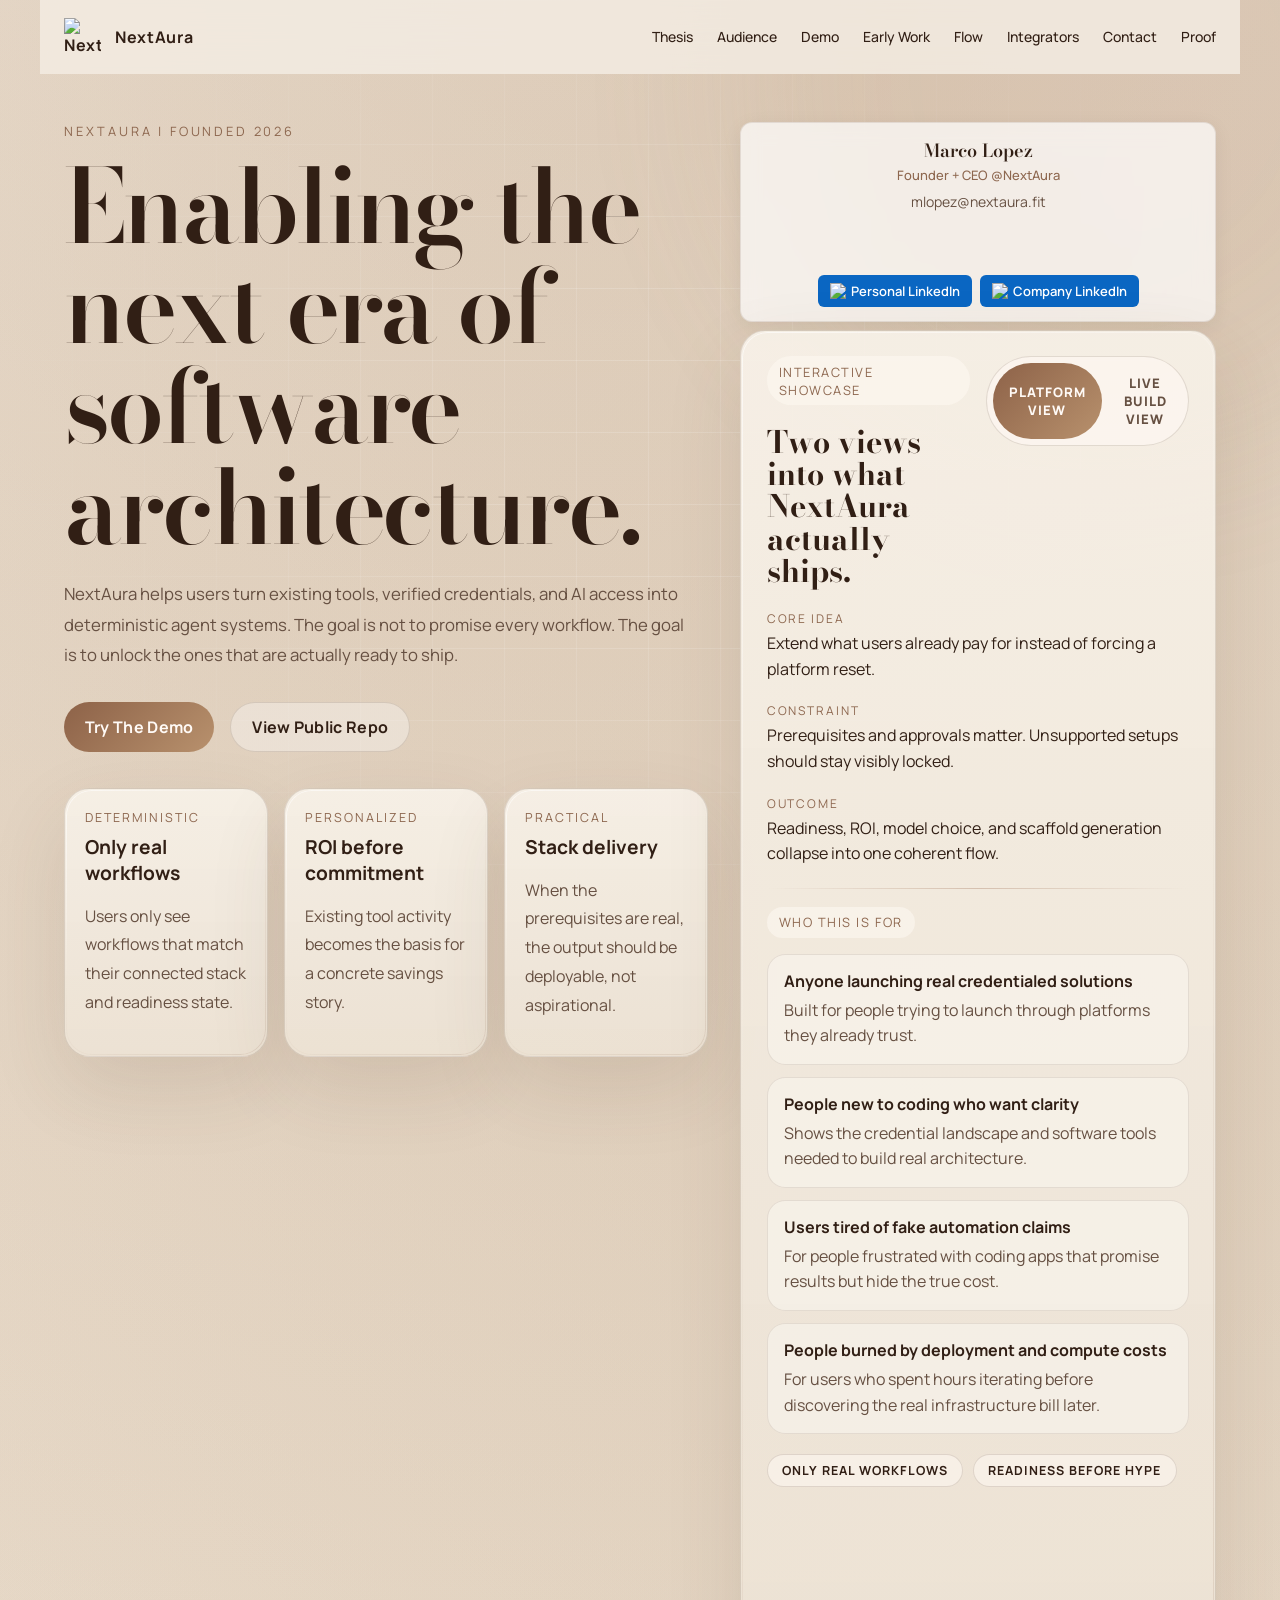
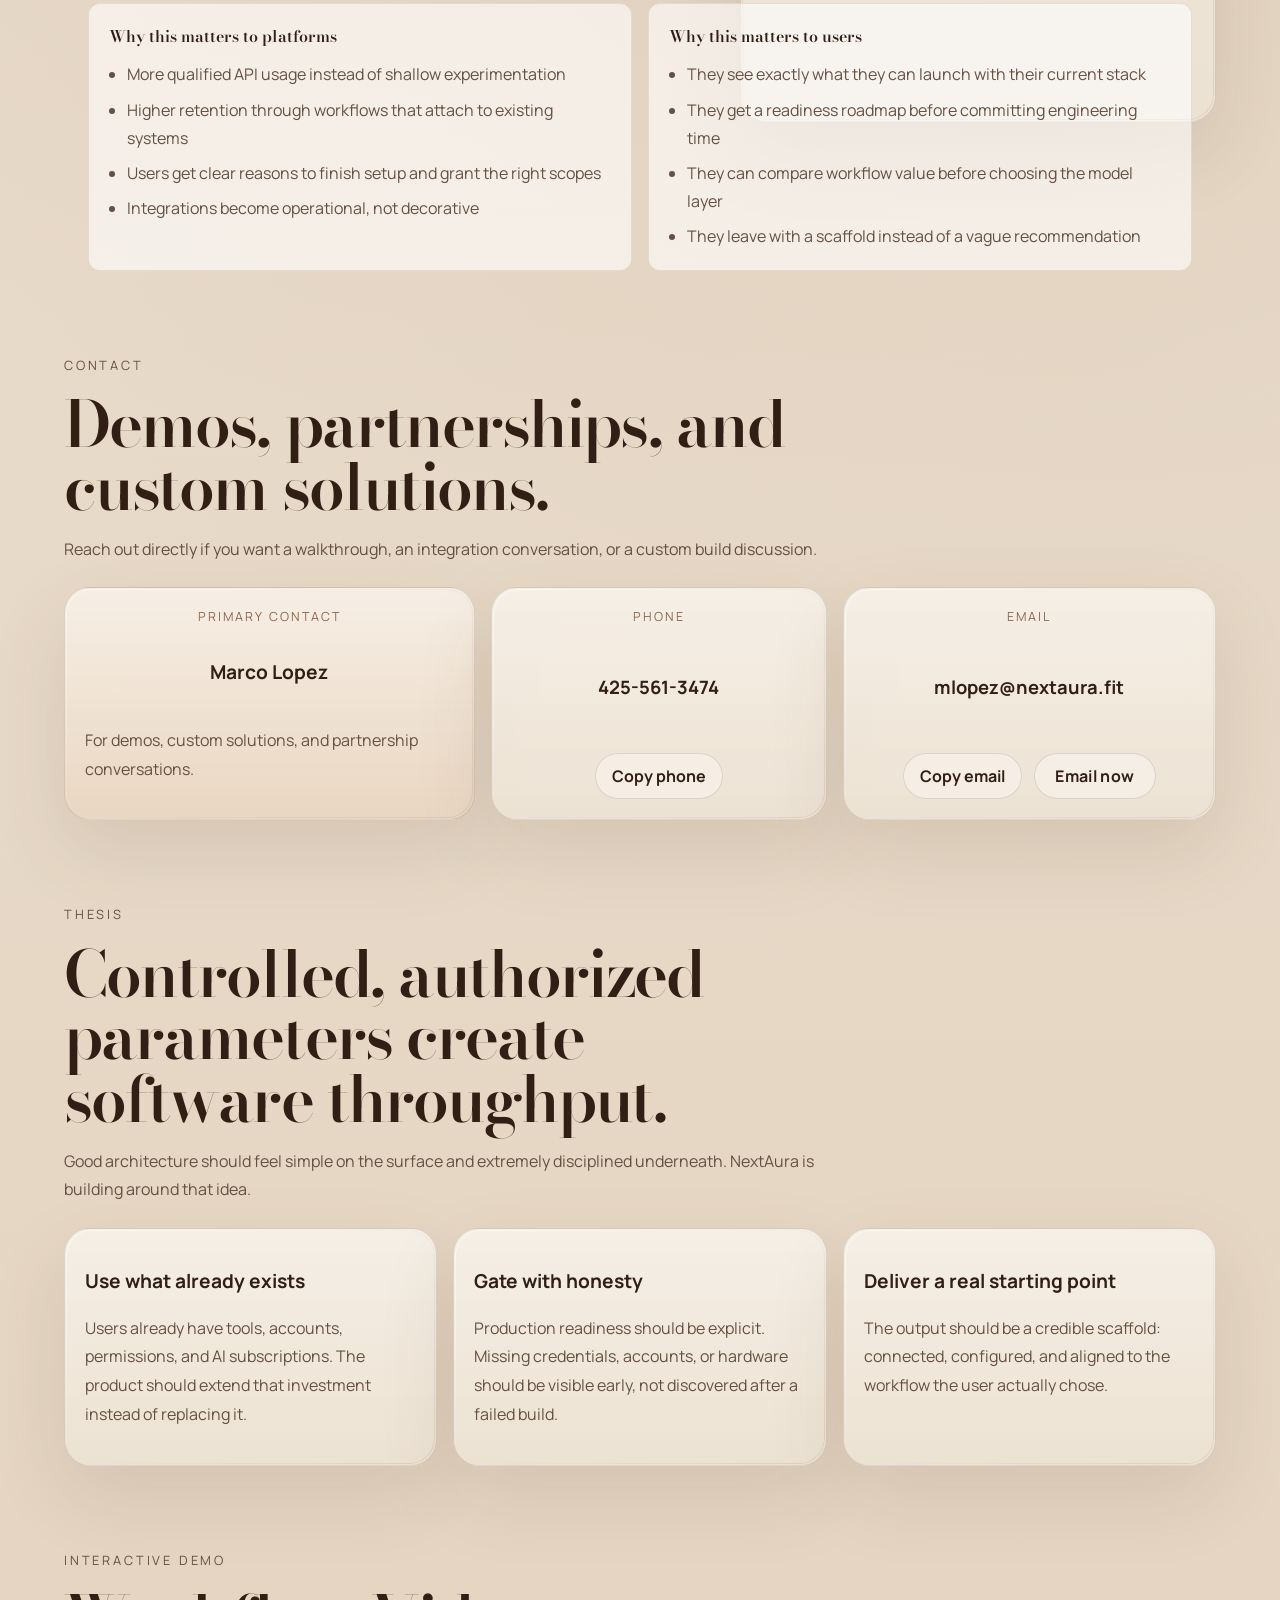
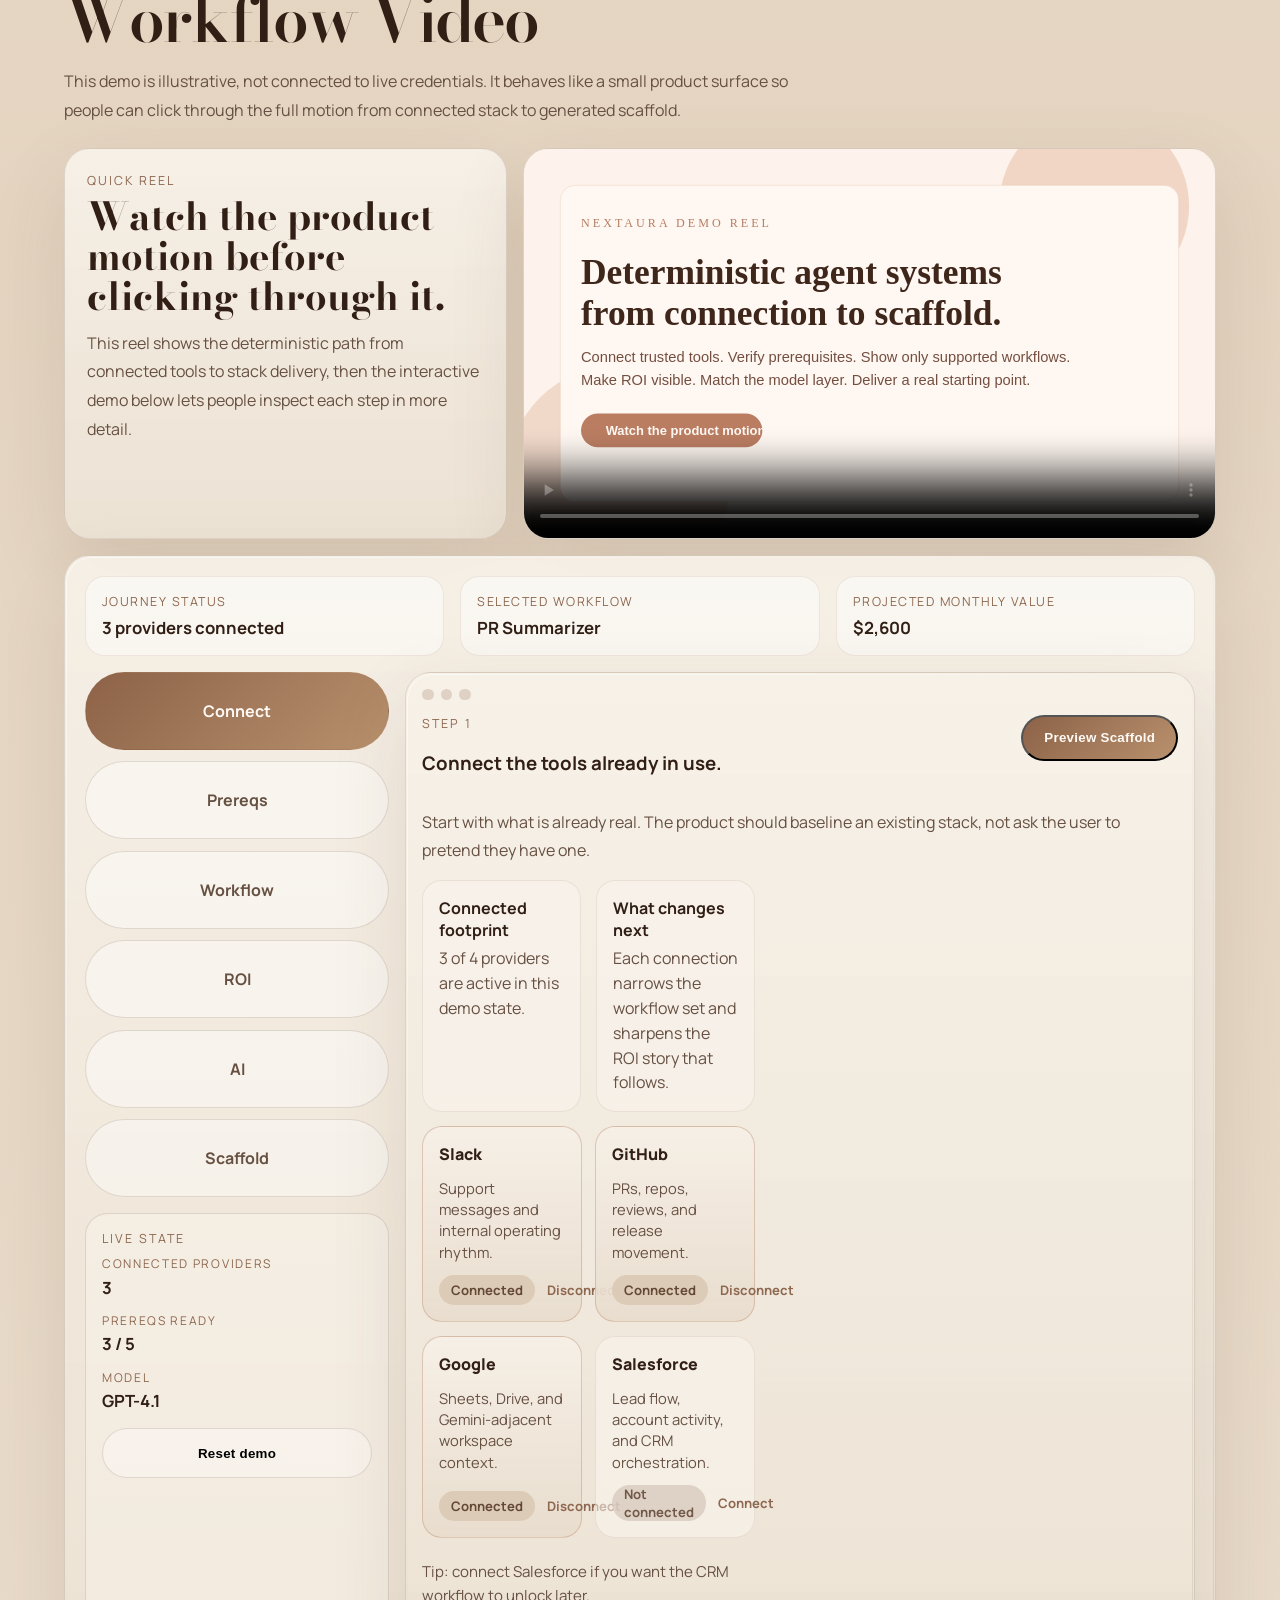
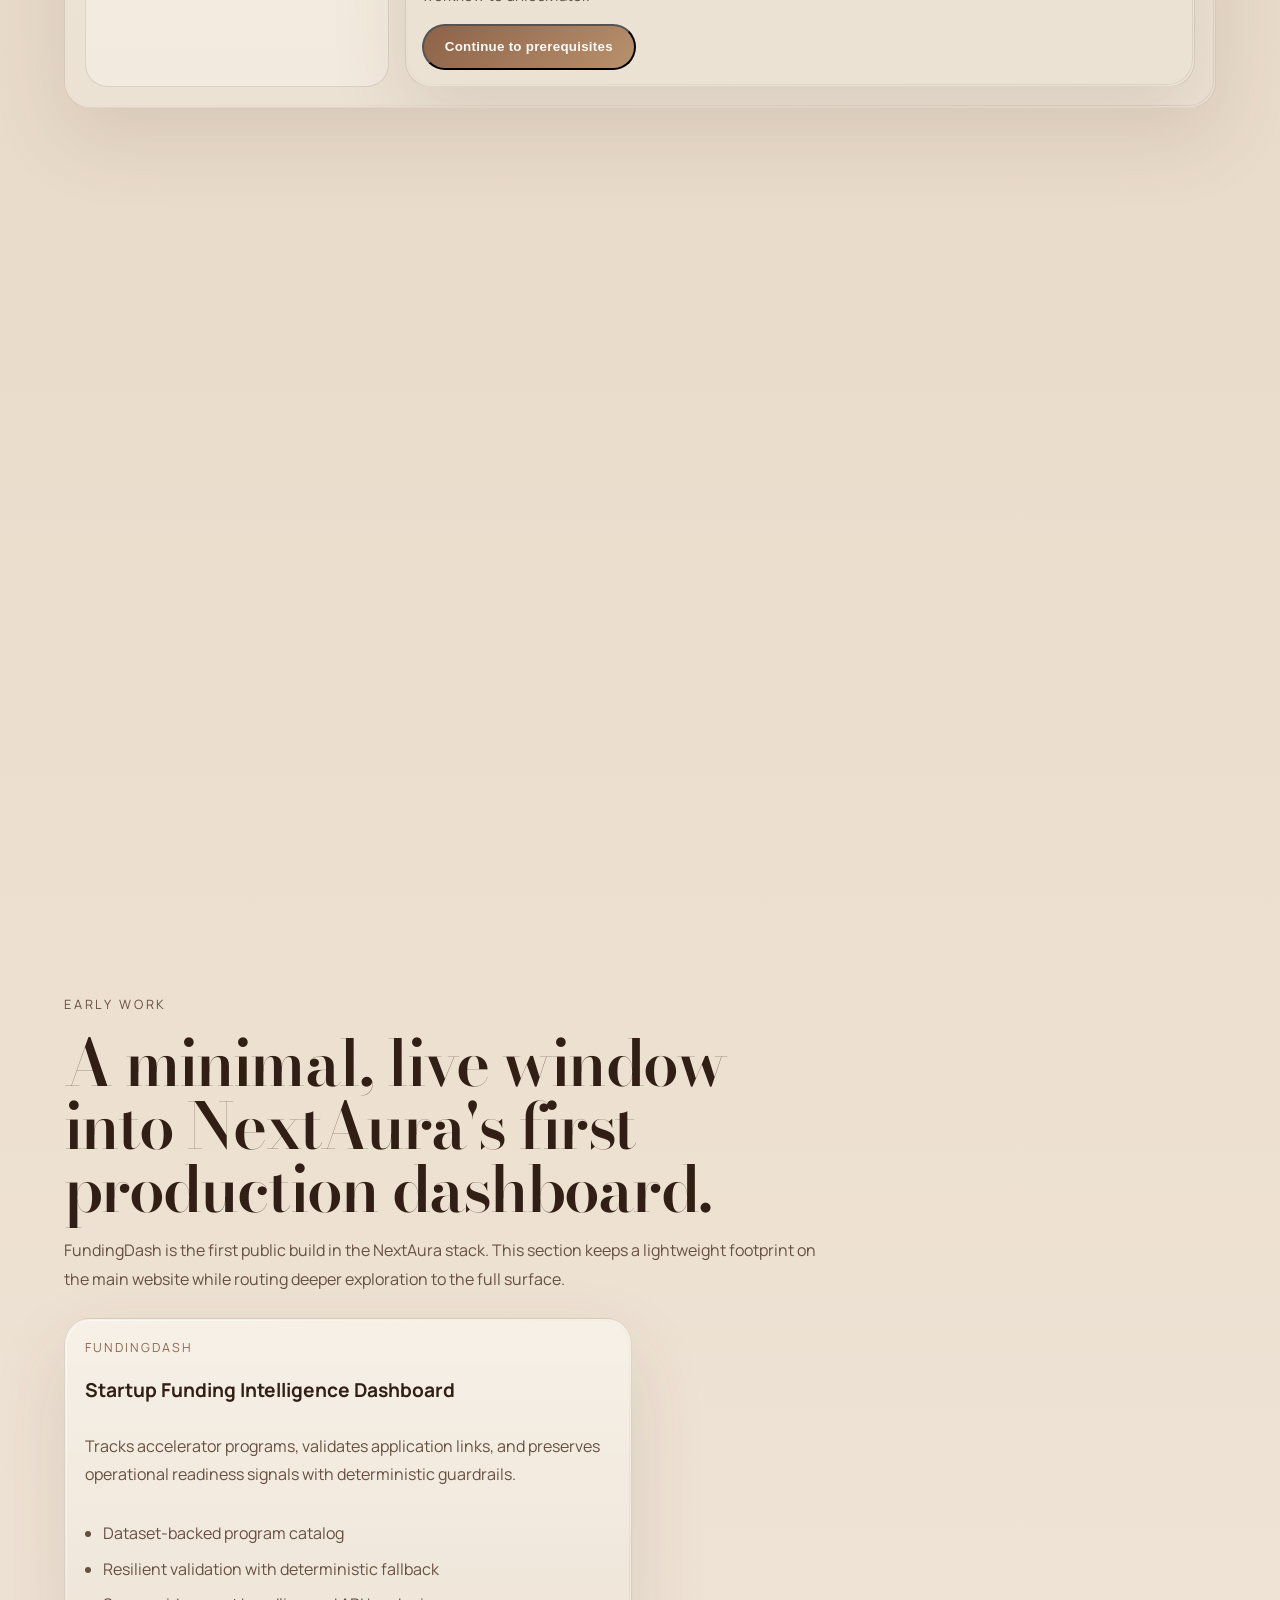
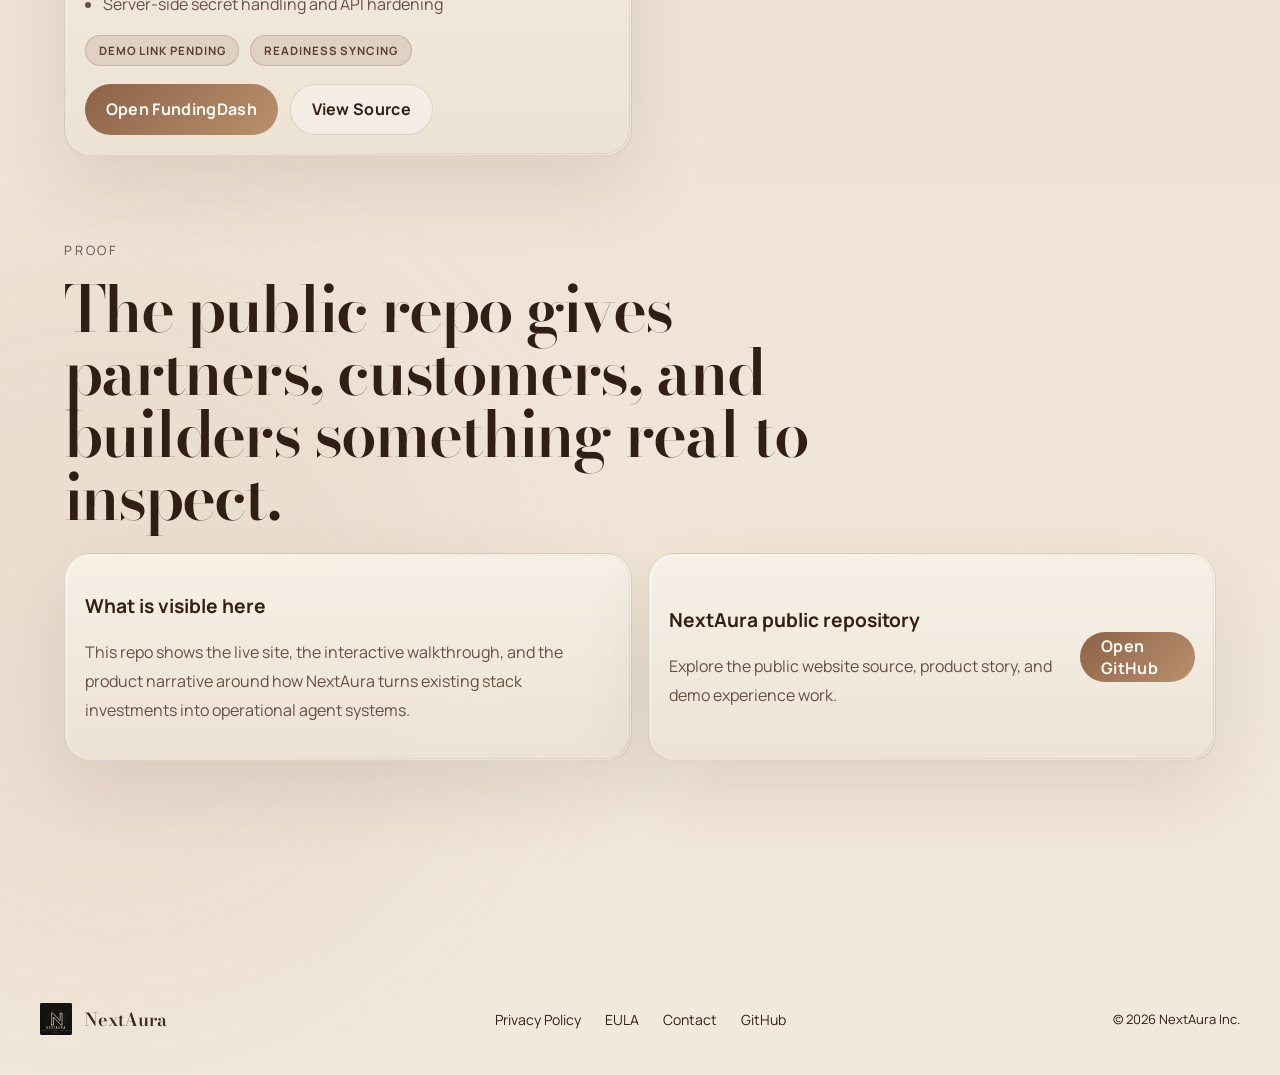
==== commit 0d79fc6b: "multiple improvements" ====
--- a/index.html
+++ b/index.html
@@ -35,6 +35,10 @@
       <div class="backdrop backdrop-bottom"></div>
 
       <header class="site-header">
+        <a class="brand-lockup" href="#top" aria-label="NextAura home">
+          <img src="./assets/nextaura-logo.png" alt="NextAura logo" />
+          <span>NextAura</span>
+        </a>
         <nav class="site-nav" aria-label="Primary">
           <a href="#thesis">Thesis</a>
           <a href="#hero-fit">Audience</a>
@@ -81,7 +85,7 @@
               </div>
               <div class="proof-card">
                 <span class="proof-label">Practical</span>
-                <strong>Scaffold delivery</strong>
+                <strong>Stack delivery</strong>
                 <p>When the prerequisites are real, the output should be deployable, not aspirational.</p>
               </div>
             </div>
@@ -206,32 +210,8 @@
                       <h3>Real integration speed, not hand-wavy claims.</h3>
                       <p>
                         NextAura used Gemini-backed validation to turn a dashboard idea into a public,
-                        secured Vercel deployment in one tracked sprint. The timing below is measured from
-                        git history and the actual Vercel publish logs.
+                        secured Vercel deployment in one tracked sprint.
                       </p>
-                    </div>
-
-                    <div class="hero-metric-grid">
-                      <article class="hero-metric-card hero-metric-card-primary">
-                        <span class="proof-label">Git-tracked delivery window</span>
-                        <strong id="hero-metric-integration">1h 10m</strong>
-                        <p>From first Gemini integration commit to production deployment commit.</p>
-                      </article>
-                      <article class="hero-metric-card">
-                        <span class="proof-label">Local production build</span>
-                        <strong id="hero-metric-build">2.14s</strong>
-                        <p>Measured from the verified FundingDash build before publish.</p>
-                      </article>
-                      <article class="hero-metric-card">
-                        <span class="proof-label">Vercel production publish</span>
-                        <strong id="hero-metric-deploy">23s</strong>
-                        <p>Measured from the successful production alias deployment to FundingDash.</p>
-                      </article>
-                      <article class="hero-metric-card">
-                        <span class="proof-label">Tracked tasks completed</span>
-                        <strong id="hero-metric-tasks">11 / 11</strong>
-                        <p>Security, data, resilience, CI, docs, and deployment all landed in the same loop.</p>
-                      </article>
                     </div>
 
                     <div class="hero-build-strip">
@@ -263,6 +243,29 @@
           </aside>
         </section>
 
+        <section class="section integrator-section" id="integrators">
+          <div class="integrator-grid">
+            <article class="integrator-card">
+              <h3>Why this matters to platforms</h3>
+              <ul class="feature-list compact">
+                <li>More qualified API usage instead of shallow experimentation</li>
+                <li>Higher retention through workflows that attach to existing systems</li>
+                <li>Users get clear reasons to finish setup and grant the right scopes</li>
+                <li>Integrations become operational, not decorative</li>
+              </ul>
+            </article>
+            <article class="integrator-card">
+              <h3>Why this matters to users</h3>
+              <ul class="feature-list compact">
+                <li>They see exactly what they can launch with their current stack</li>
+                <li>They get a readiness roadmap before committing engineering time</li>
+                <li>They can compare workflow value before choosing the model layer</li>
+                <li>They leave with a scaffold instead of a vague recommendation</li>
+              </ul>
+            </article>
+          </div>
+        </section>
+
         <section class="section" id="contact">
           <div class="section-heading">
             <p class="eyebrow">Contact</p>
@@ -348,7 +351,7 @@
               <h3>Watch the product motion before clicking through it.</h3>
               <p>
                 This reel shows the deterministic path from connected tools to
-                scaffold delivery, then the interactive demo below lets people
+                stack delivery, then the interactive demo below lets people
                 inspect each step in more detail.
               </p>
             </div>
@@ -514,38 +517,6 @@
               <span class="step-index">06</span>
               <h3>Generate the scaffold</h3>
               <p>Return a ready-to-run blueprint once the prerequisites and integrations are actually in place.</p>
-            </article>
-          </div>
-        </section>
-
-        <section class="section" id="integrators">
-          <div class="section-heading">
-            <p class="eyebrow">Integrator Fit</p>
-            <h2>NextAura is built to activate more value from the API ecosystems users already depend on.</h2>
-            <p>
-              Our target is direct alignment with the major integrator platforms.
-              When users unlock real workflows, they create more meaningful usage
-              across the tools and model providers already inside their stack.
-            </p>
-          </div>
-          <div class="grid two-up">
-            <article class="card">
-              <h3>Why this matters to platforms</h3>
-              <ul class="feature-list compact">
-                <li>More qualified API usage instead of shallow experimentation</li>
-                <li>Higher retention through workflows that attach to existing systems</li>
-                <li>Users get clear reasons to finish setup and grant the right scopes</li>
-                <li>Integrations become operational, not decorative</li>
-              </ul>
-            </article>
-            <article class="card">
-              <h3>Why this matters to users</h3>
-              <ul class="feature-list compact">
-                <li>They see exactly what they can launch with their current stack</li>
-                <li>They get a readiness roadmap before committing engineering time</li>
-                <li>They can compare workflow value before choosing the model layer</li>
-                <li>They leave with a scaffold instead of a vague recommendation</li>
-              </ul>
             </article>
           </div>
         </section>
--- a/styles.css
+++ b/styles.css
@@ -79,18 +79,28 @@
   position: sticky;
   top: 0;
   z-index: 10;
-  backdrop-filter: blur(20px);
-  background: rgba(243, 236, 227, 0.84);
-  border-bottom: 1px solid rgba(96, 71, 53, 0.08);
-}
-
-.site-nav {
+  display: flex;
+  align-items: center;
+  justify-content: space-between;
   max-width: var(--max);
   margin: 0 auto;
   padding: 1.15rem 1.5rem;
-  display: flex;
-  justify-content: space-between;
-  gap: 1rem;
+  backdrop-filter: blur(20px);
+  background: rgba(243, 236, 227, 0.84);
+}
+
+.brand-lockup {
+  display: inline-flex;
+  gap: 0.9rem;
+  align-items: center;
+  text-decoration: none;
+  font-weight: 700;
+  letter-spacing: 0.04em;
+}
+
+.brand-lockup img {
+  width: 2.3rem;
+  height: 2.3rem;
 }
 
 .site-nav a {
@@ -106,14 +116,47 @@
   color: var(--rose-brown);
 }
 
+.site-nav {
+  display: flex;
+  gap: 1.5rem;
+}
+
 .contact-card-container {
   max-width: var(--max);
   margin: 1.5rem auto;
   padding: 0 1.5rem;
 }
 
+.integrator-section {
+  padding: 2rem 0;
+}
+
+.integrator-grid {
+  display: grid;
+  grid-template-columns: 1fr 1fr;
+  gap: 1rem;
+  max-width: var(--max);
+  margin: 0 auto;
+  padding: 0 1.5rem;
+}
+
+.integrator-card {
+  background: rgba(255, 255, 255, 0.6);
+  border: 1px solid rgba(96, 71, 53, 0.12);
+  border-radius: 12px;
+  padding: 20px;
+}
+
+.integrator-card h3 {
+  font-family: 'Bodoni Moda', serif;
+  font-size: 16px;
+  font-weight: 600;
+  margin: 0 0 12px;
+  color: var(--text);
+}
+
 .hero-contact-card {
-  margin-bottom: 1.5rem;
+  margin-bottom: 0.5rem;
 }
 
 .contact-card {
@@ -121,18 +164,20 @@
   backdrop-filter: blur(10px);
   border: 1px solid rgba(96, 71, 53, 0.12);
   border-radius: 12px;
-  padding: 18px 20px;
+  padding: 14px 18px;
   display: flex;
   flex-direction: column;
-  gap: 12px;
+  align-items: center;
+  gap: 6px;
   box-shadow: 0 4px 20px rgba(0, 0, 0, 0.06);
 }
 
 .contact-card-header {
   display: flex;
   flex-direction: column;
-  gap: 4px;
-  min-width: 180px;
+  align-items: center;
+  gap: 2px;
+  text-align: center;
 }
 
 .contact-card-name {
@@ -151,6 +196,7 @@
 .contact-card-body {
   flex: 1;
   min-width: 200px;
+  text-align: center;
 }
 
 .contact-card-email {
@@ -166,15 +212,17 @@
 
 .contact-card-links {
   display: flex;
-  gap: 12px;
+  gap: 8px;
   flex-wrap: wrap;
+  justify-content: center;
+  width: 100%;
 }
 
 .contact-card-linkedin {
   display: inline-flex;
   align-items: center;
-  gap: 6px;
-  padding: 8px 14px;
+  gap: 5px;
+  padding: 7px 12px;
   background: #0A66C2;
   color: white;
   text-decoration: none;
@@ -205,7 +253,7 @@
   grid-template-columns: 1.15fr 0.85fr;
   gap: 2rem;
   align-items: stretch;
-  padding: 4rem 0 3rem;
+  padding: 2rem 0 3rem;
 }
 
 .eyebrow {
@@ -1343,6 +1391,14 @@
     display: grid;
   }
 
+  .demo-app {
+    gap: 0.8rem;
+  }
+
+  .demo-sidebar {
+    gap: 0.8rem;
+  }
+
   .repo-card {
     justify-content: stretch;
   }
@@ -1352,18 +1408,36 @@
   }
 
   .site-header {
+    flex-direction: column;
+    gap: 0.8rem;
     border-bottom: none;
+  }
+
+  .brand-lockup {
+    justify-content: center;
   }
 
   .site-nav {
     flex-wrap: wrap;
     justify-content: center;
     gap: 0.8rem;
-    padding: 0.8rem 1rem;
   }
 
   .hero-contact-card {
-    margin-bottom: 1.5rem;
+    margin-bottom: 0.5rem;
+  }
+
+  .integrator-grid {
+    grid-template-columns: 1fr;
+    gap: 0.8rem;
+  }
+
+  .integrator-card {
+    padding: 16px;
+  }
+
+  .integrator-card h3 {
+    font-size: 15px;
   }
 
   .hero-showcase-head {
@@ -1417,4 +1491,55 @@
   .hero-view-button {
     width: 100%;
   }
-}
+
+  /* Demo mobile improvements */
+  .demo-app {
+    font-size: 15px;
+  }
+
+  .demo-stage-body {
+    font-size: 14px;
+    line-height: 1.6;
+  }
+
+  .provider-card {
+    padding: 12px;
+  }
+
+  .provider-card h4,
+  .workflow-card h4 {
+    font-size: 15px;
+    margin-bottom: 6px;
+  }
+
+  .provider-card p,
+  .workflow-card p {
+    font-size: 13px;
+    line-height: 1.5;
+  }
+
+  .demo-nav button {
+    font-size: 14px;
+    padding: 10px 12px;
+    min-height: 44px;
+  }
+
+  .mini-stat {
+    font-size: 13px;
+  }
+
+  .button {
+    min-height: 44px;
+    font-size: 14px;
+  }
+
+  .demo-stage-header h3 {
+    font-size: 18px;
+    line-height: 1.3;
+  }
+
+  .demo-stage-text {
+    font-size: 14px;
+    line-height: 1.6;
+  }
+}
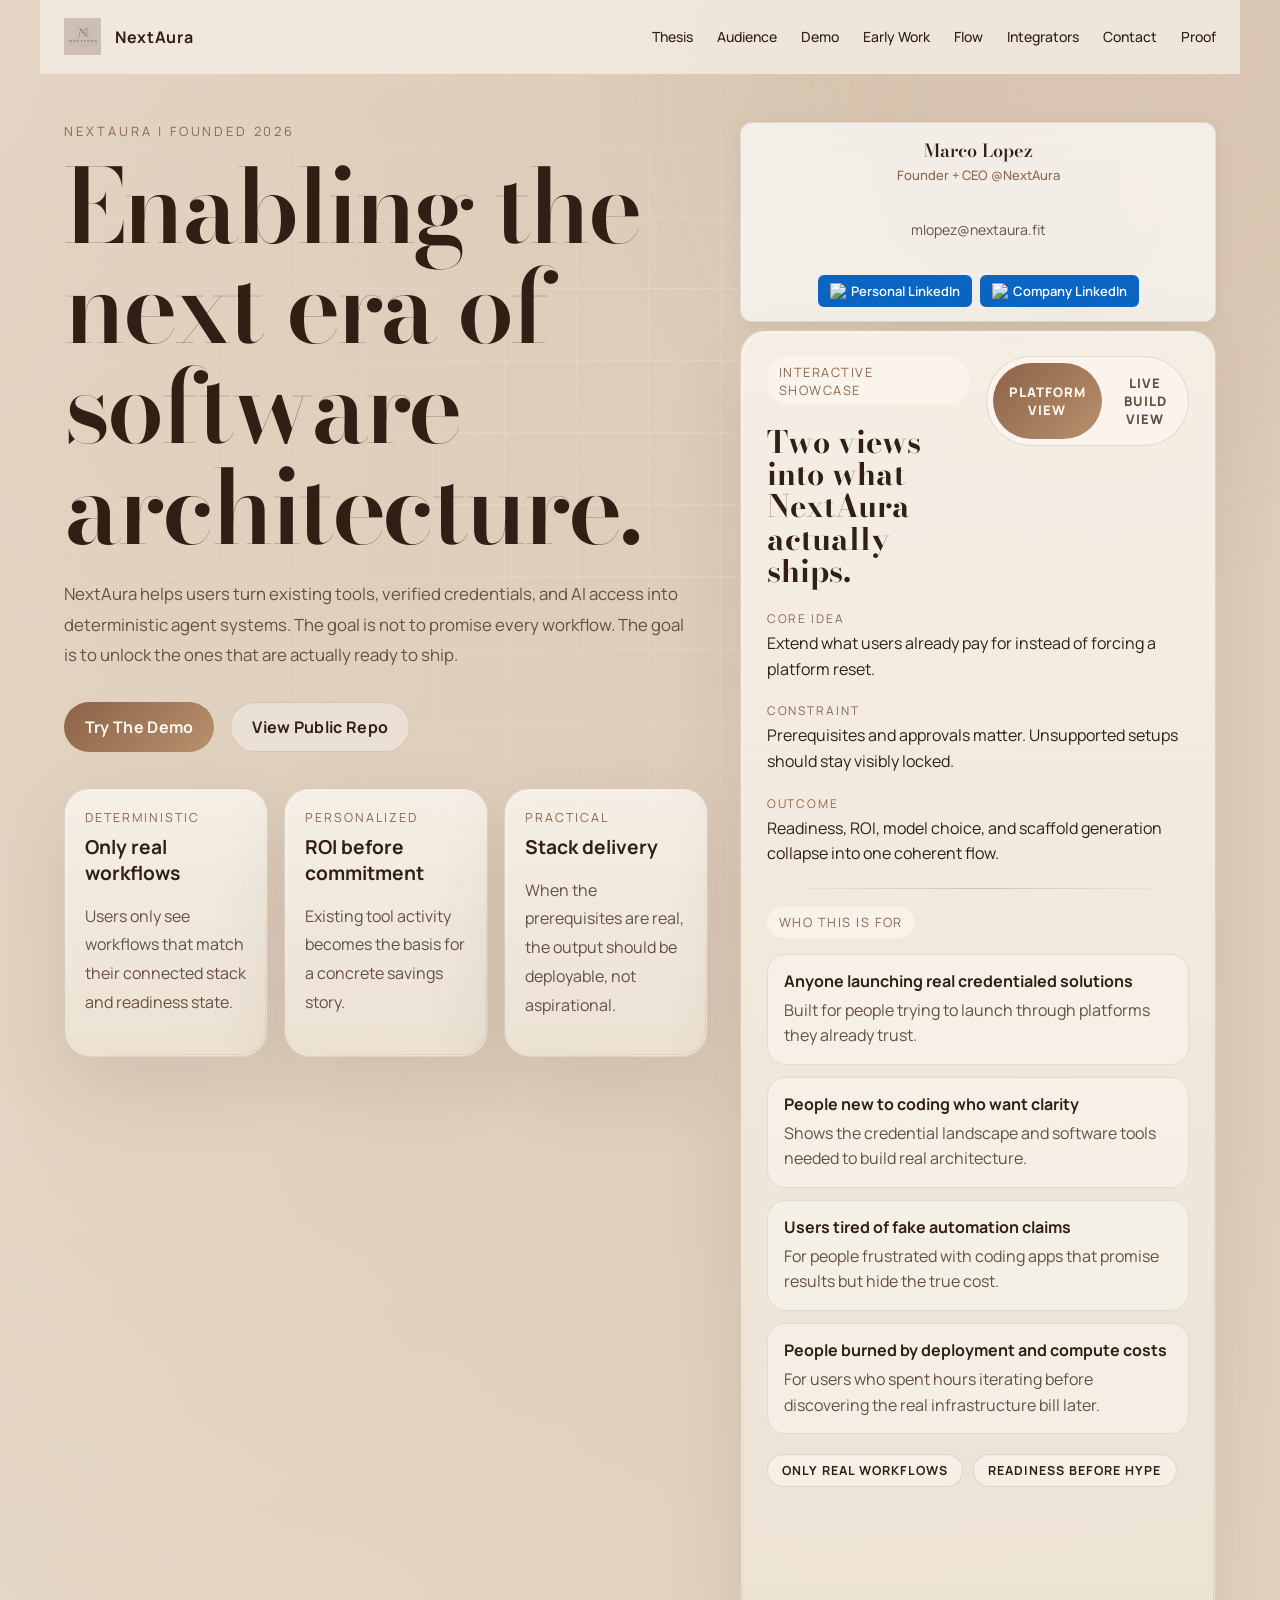
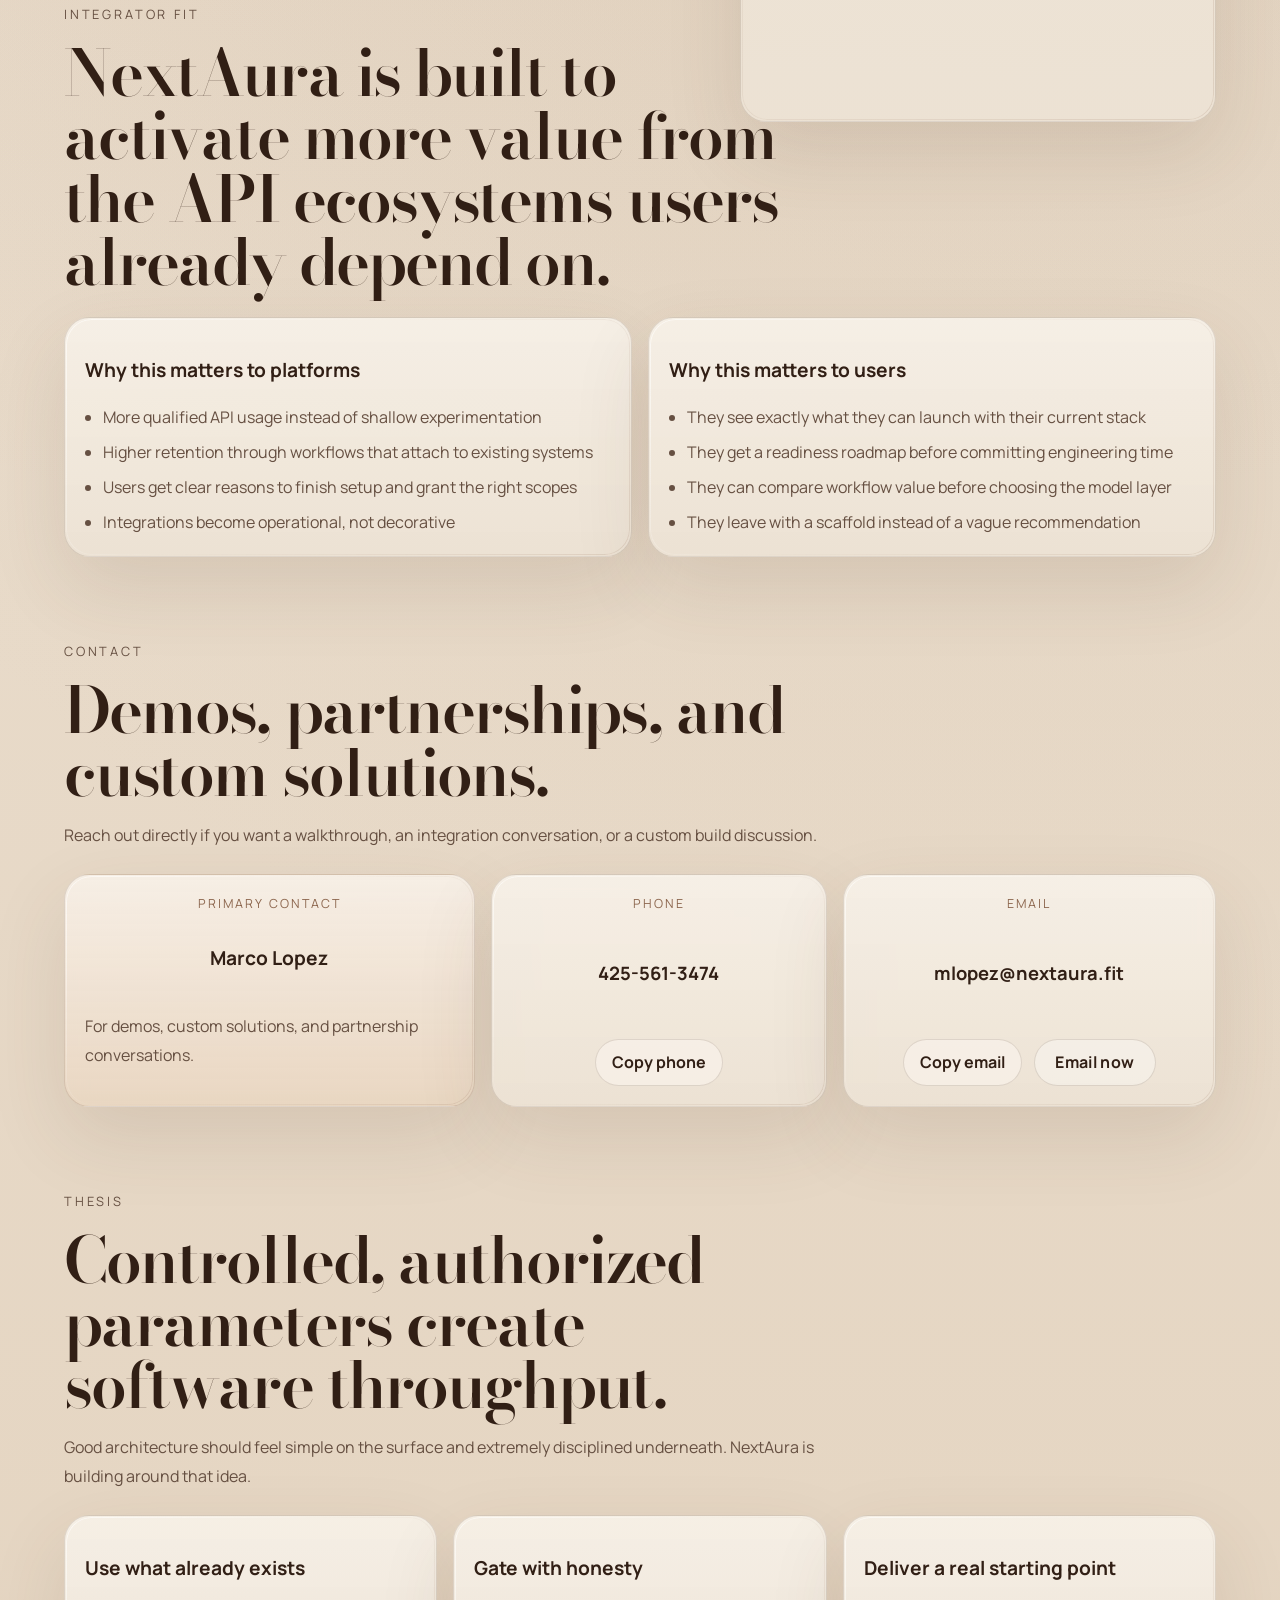
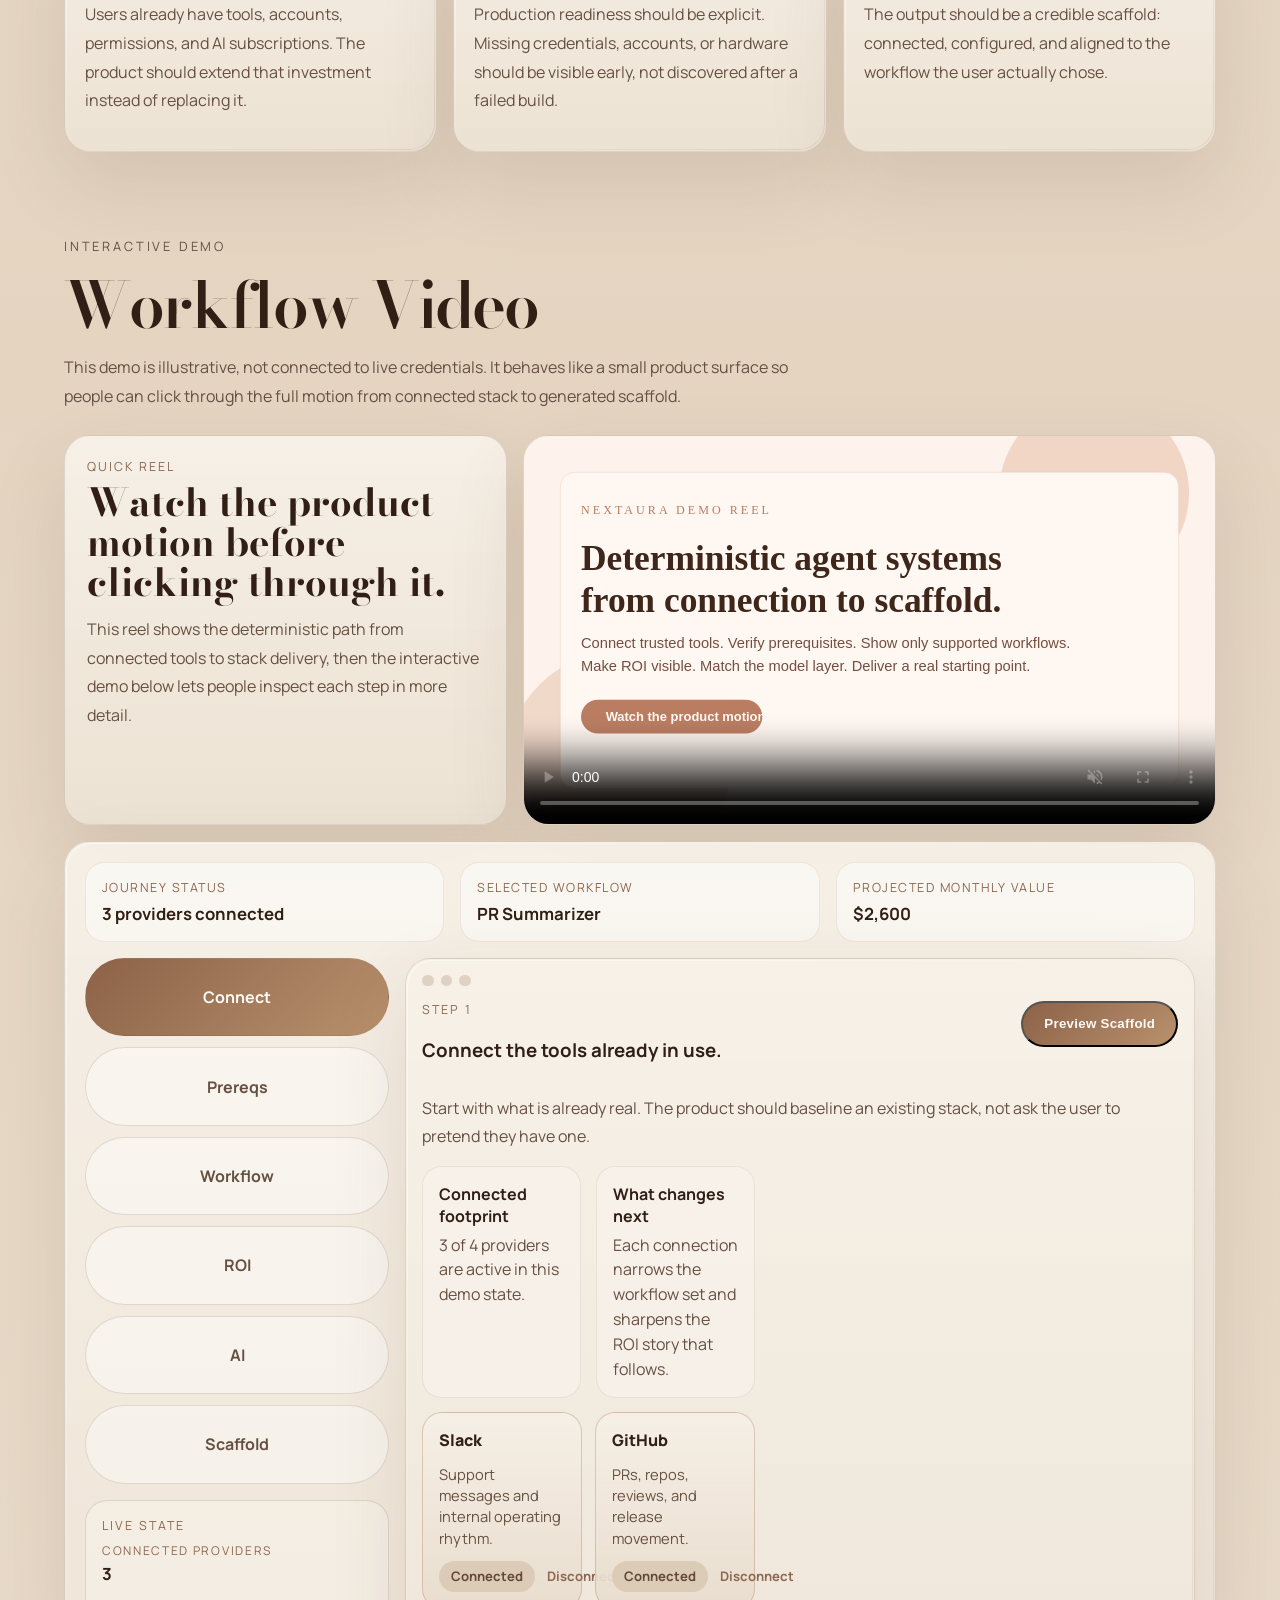
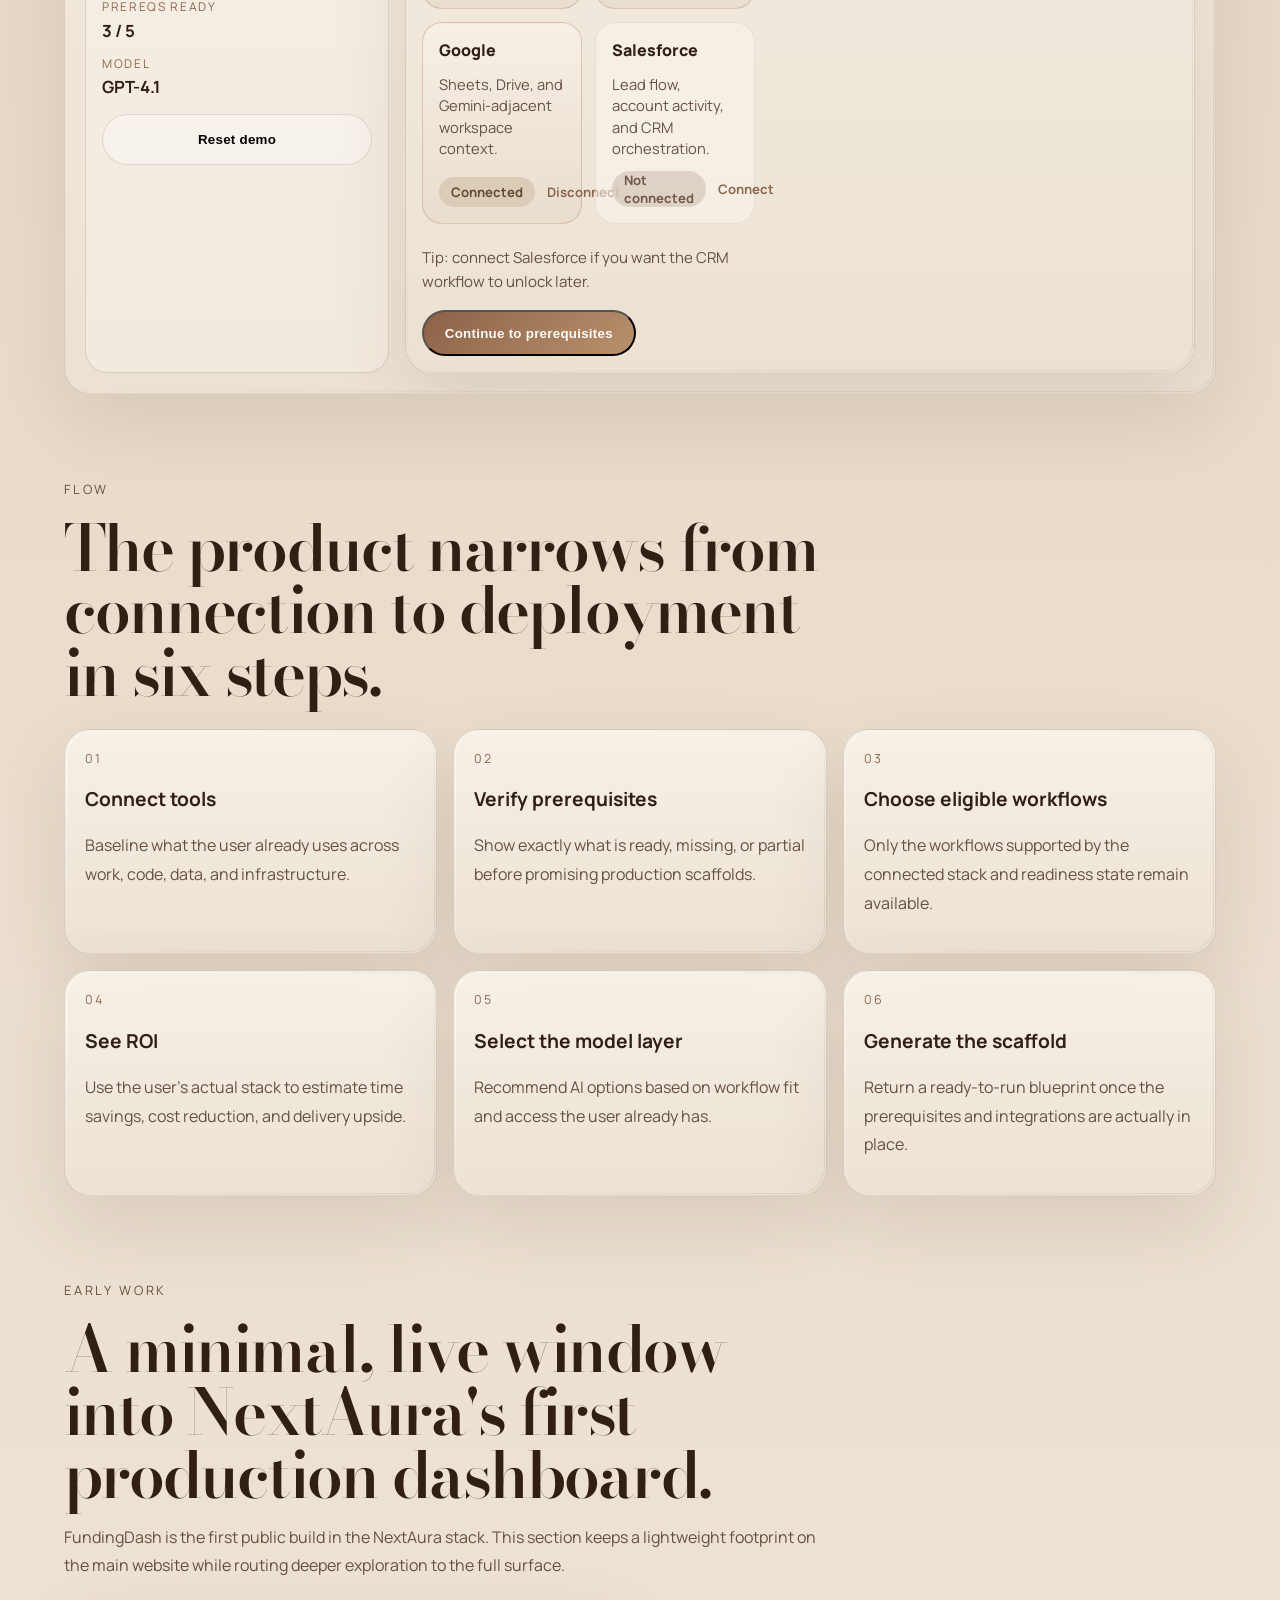
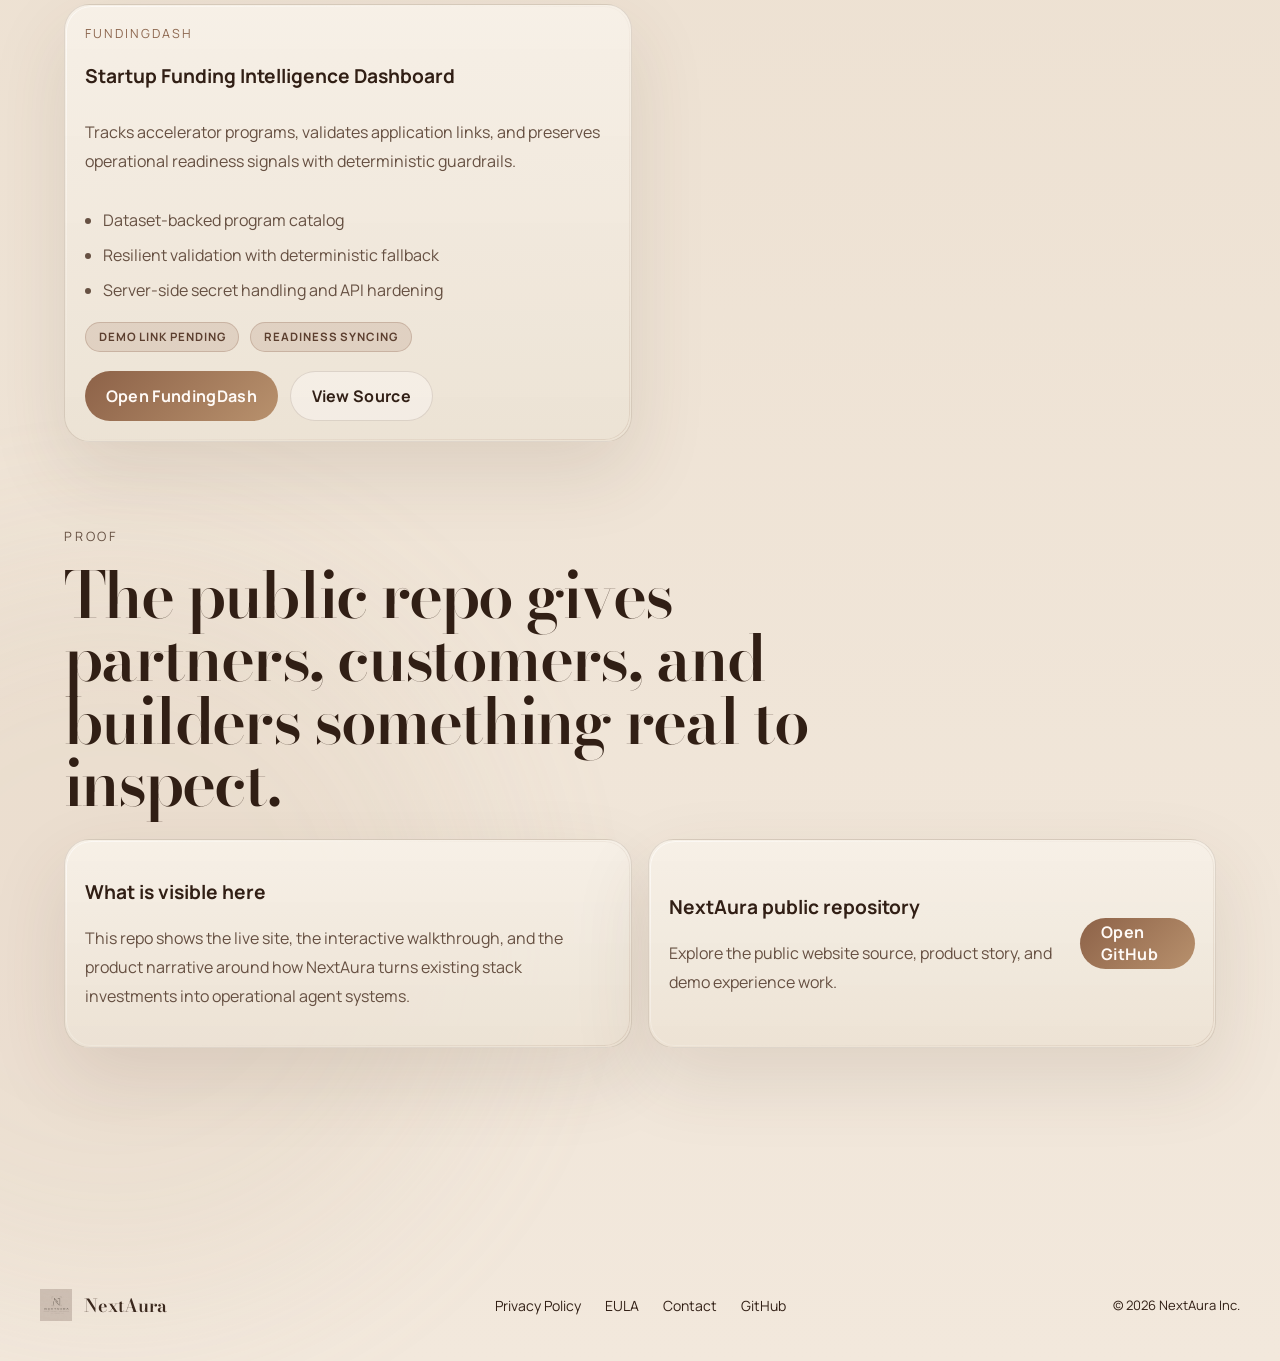
==== commit c5c2a695: "never ending fixes" ====
--- a/index.html
+++ b/index.html
@@ -36,7 +36,7 @@
 
       <header class="site-header">
         <a class="brand-lockup" href="#top" aria-label="NextAura home">
-          <img src="./assets/nextaura-logo.png" alt="NextAura logo" />
+          <img src="./assets/nextaura_logo_final.jpg" alt="NextAura logo" />
           <span>NextAura</span>
         </a>
         <nav class="site-nav" aria-label="Primary">
@@ -243,9 +243,13 @@
           </aside>
         </section>
 
-        <section class="section integrator-section" id="integrators">
-          <div class="integrator-grid">
-            <article class="integrator-card">
+        <section class="section" id="integrators">
+          <div class="section-heading">
+            <p class="eyebrow">Integrator Fit</p>
+            <h2>NextAura is built to activate more value from the API ecosystems users already depend on.</h2>
+          </div>
+          <div class="grid two-up">
+            <article class="card">
               <h3>Why this matters to platforms</h3>
               <ul class="feature-list compact">
                 <li>More qualified API usage instead of shallow experimentation</li>
@@ -254,7 +258,7 @@
                 <li>Integrations become operational, not decorative</li>
               </ul>
             </article>
-            <article class="integrator-card">
+            <article class="card">
               <h3>Why this matters to users</h3>
               <ul class="feature-list compact">
                 <li>They see exactly what they can launch with their current stack</li>
@@ -603,7 +607,7 @@
       <footer class="site-footer" style="background: var(--bg-secondary); padding: 40px 20px; margin-top: 80px; border-top: 1px solid var(--border);">
         <div style="max-width: 1200px; margin: 0 auto; display: flex; justify-content: space-between; align-items: center; flex-wrap: wrap; gap: 20px;">
           <div style="display: flex; align-items: center; gap: 12px;">
-            <img src="./assets/nextaura-mark.svg" alt="NextAura" style="width: 32px; height: 32px;" />
+            <img src="./assets/nextaura_logo_final.jpg" alt="NextAura" style="width: 32px; height: 32px; object-fit: contain;" />
             <span style="font-family: 'Bodoni Moda', serif; font-size: 18px; font-weight: 600;">NextAura</span>
           </div>
           <div style="display: flex; gap: 24px; align-items: center;">
--- a/styles.css
+++ b/styles.css
@@ -101,6 +101,7 @@
 .brand-lockup img {
   width: 2.3rem;
   height: 2.3rem;
+  object-fit: contain;
 }
 
 .site-nav a {
@@ -127,34 +128,6 @@
   padding: 0 1.5rem;
 }
 
-.integrator-section {
-  padding: 2rem 0;
-}
-
-.integrator-grid {
-  display: grid;
-  grid-template-columns: 1fr 1fr;
-  gap: 1rem;
-  max-width: var(--max);
-  margin: 0 auto;
-  padding: 0 1.5rem;
-}
-
-.integrator-card {
-  background: rgba(255, 255, 255, 0.6);
-  border: 1px solid rgba(96, 71, 53, 0.12);
-  border-radius: 12px;
-  padding: 20px;
-}
-
-.integrator-card h3 {
-  font-family: 'Bodoni Moda', serif;
-  font-size: 16px;
-  font-weight: 600;
-  margin: 0 0 12px;
-  color: var(--text);
-}
-
 .hero-contact-card {
   margin-bottom: 0.5rem;
 }
@@ -170,6 +143,7 @@
   align-items: center;
   gap: 6px;
   box-shadow: 0 4px 20px rgba(0, 0, 0, 0.06);
+  width: 100%;
 }
 
 .contact-card-header {
@@ -178,6 +152,7 @@
   align-items: center;
   gap: 2px;
   text-align: center;
+  width: 100%;
 }
 
 .contact-card-name {
@@ -185,18 +160,19 @@
   font-size: 18px;
   font-weight: 600;
   color: var(--text);
+  text-align: center;
 }
 
 .contact-card-title {
   font-size: 13px;
   color: var(--rose-brown);
   font-weight: 500;
+  text-align: center;
 }
 
 .contact-card-body {
-  flex: 1;
-  min-width: 200px;
   text-align: center;
+  width: 100%;
 }
 
 .contact-card-email {
@@ -1427,19 +1403,6 @@
     margin-bottom: 0.5rem;
   }
 
-  .integrator-grid {
-    grid-template-columns: 1fr;
-    gap: 0.8rem;
-  }
-
-  .integrator-card {
-    padding: 16px;
-  }
-
-  .integrator-card h3 {
-    font-size: 15px;
-  }
-
   .hero-showcase-head {
     flex-direction: column;
   }
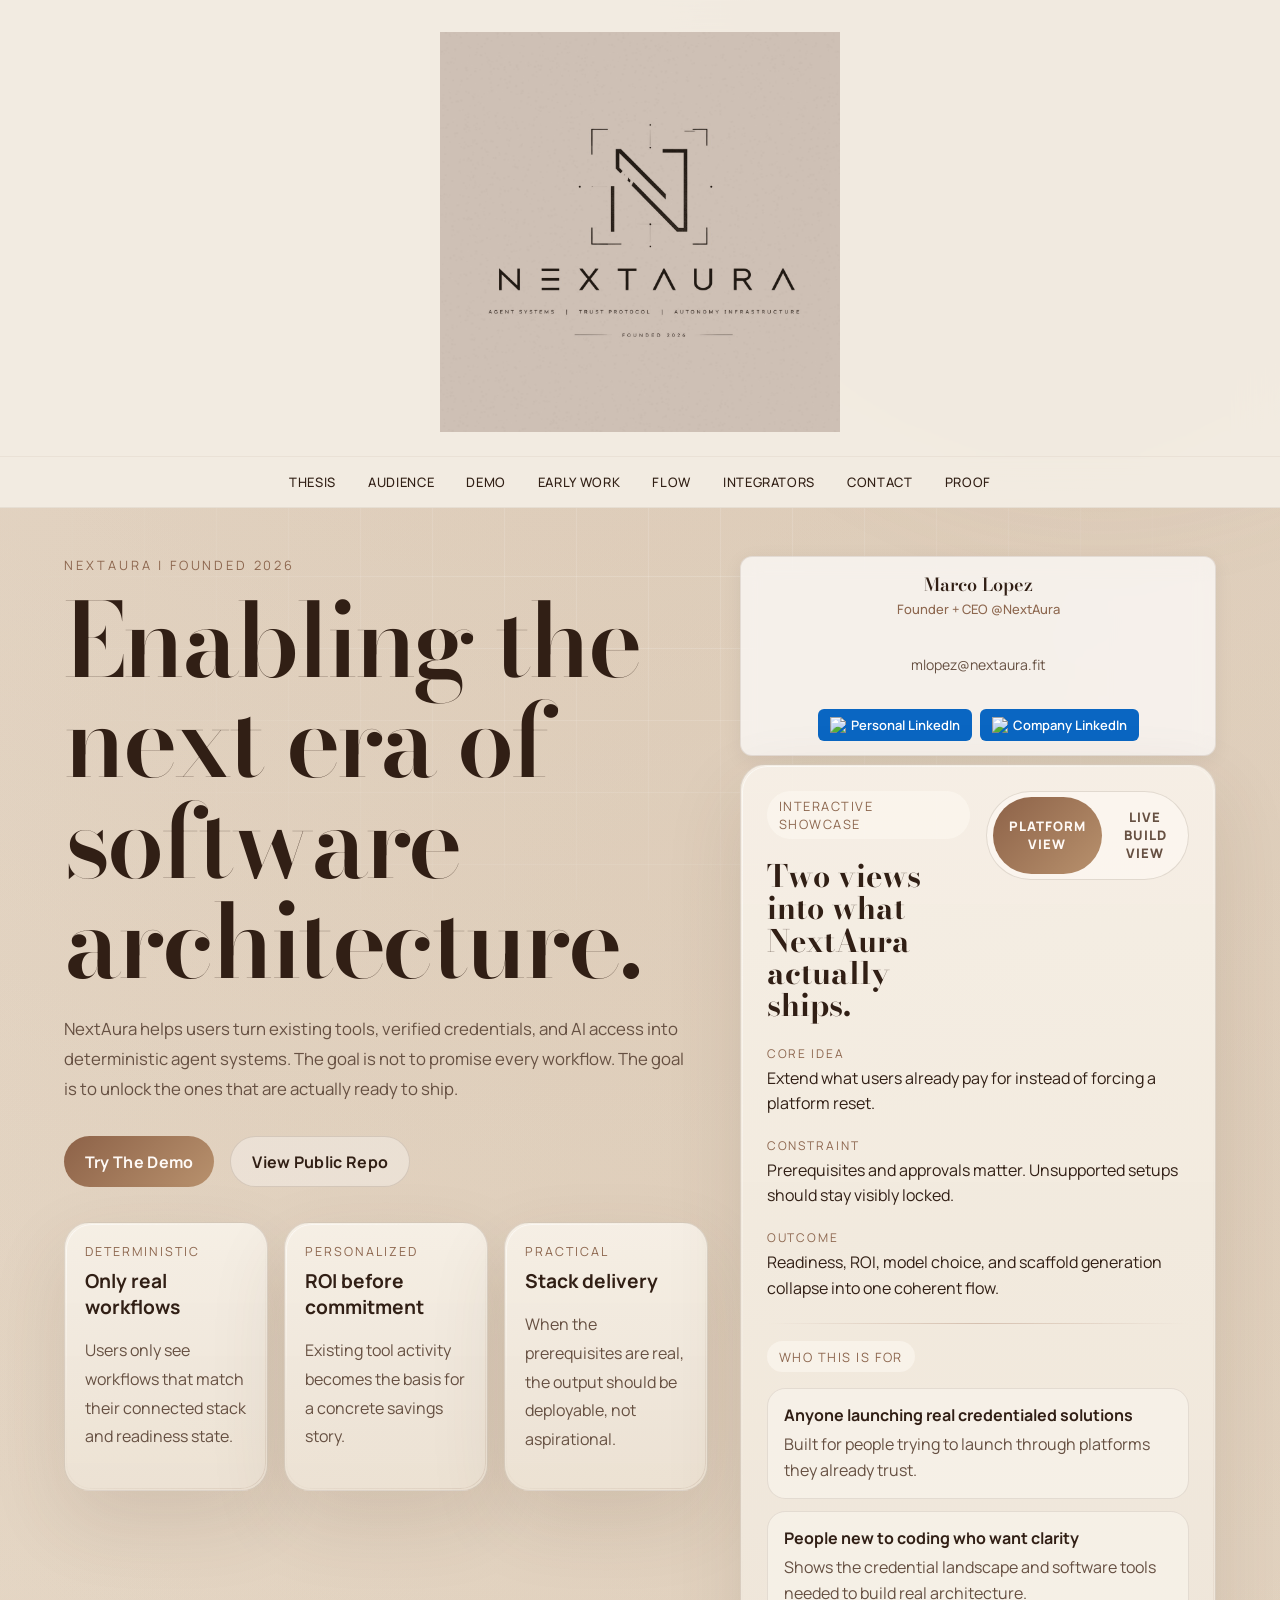
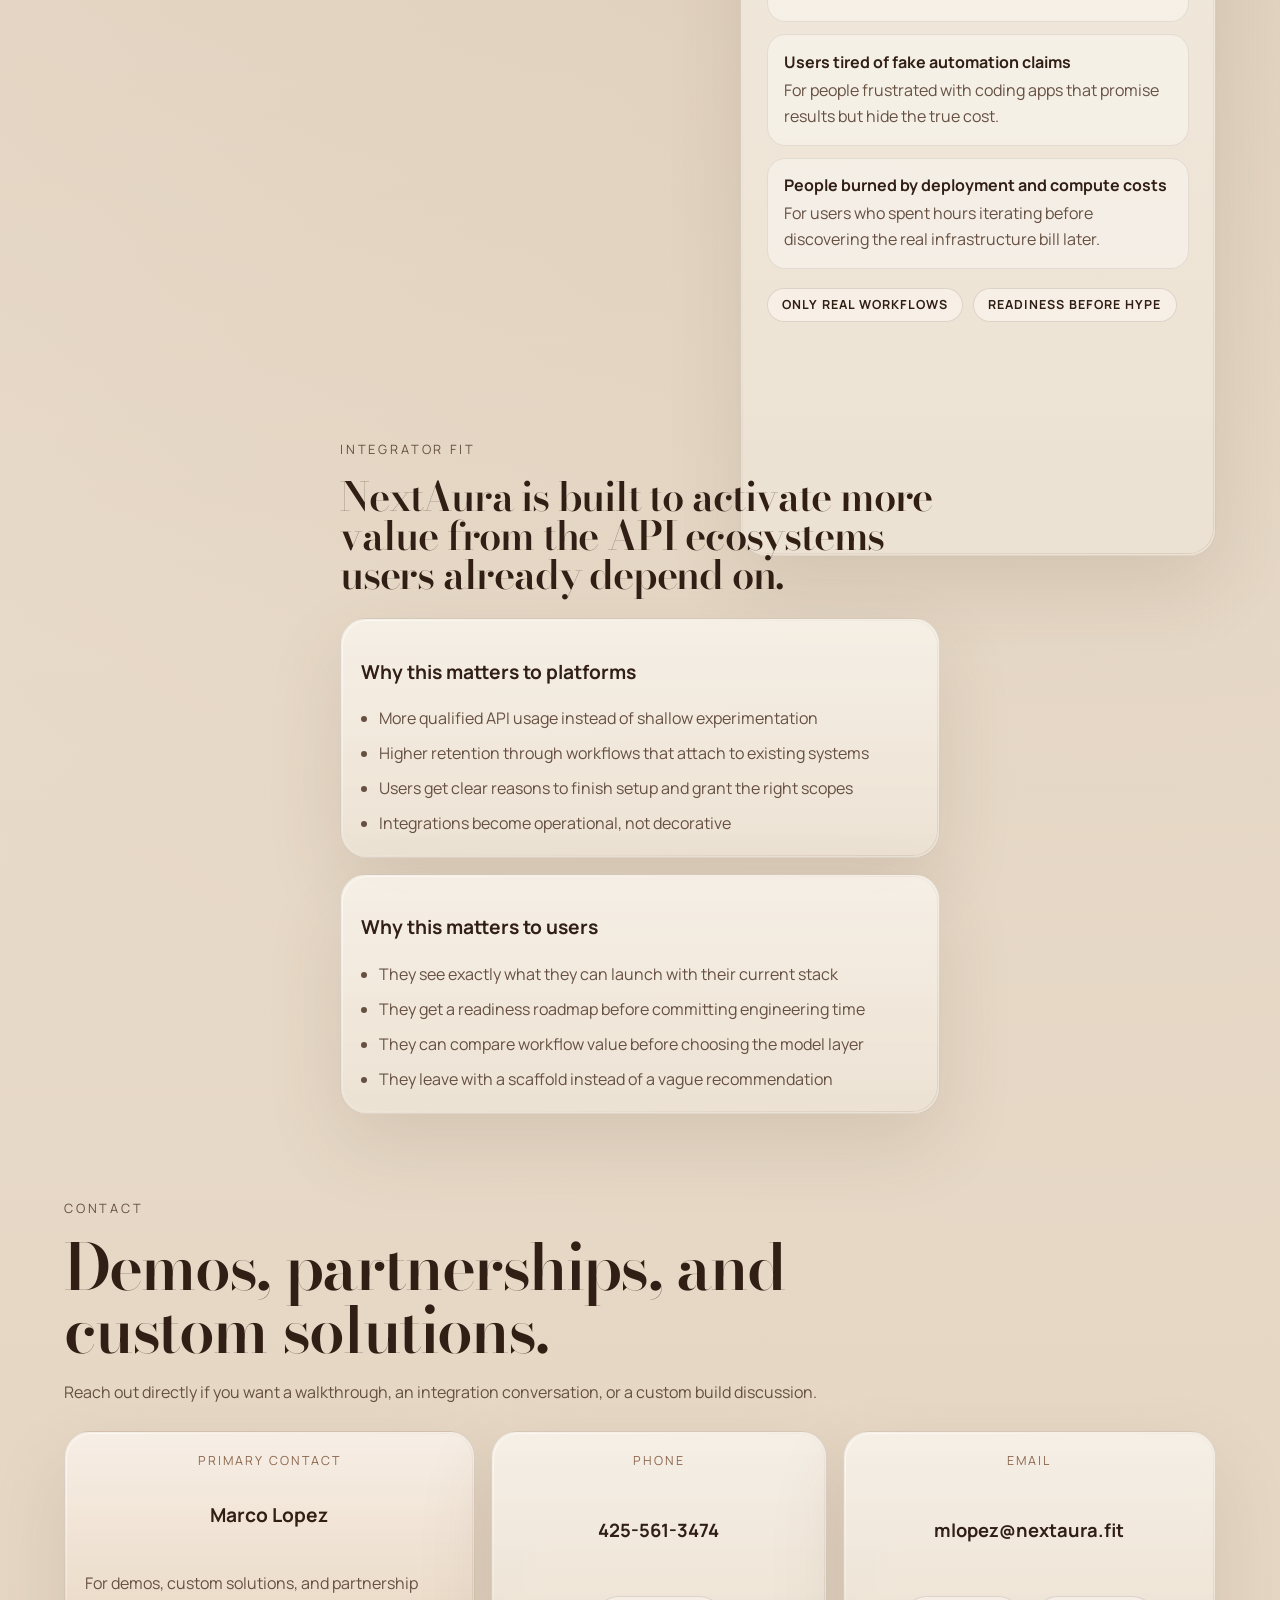
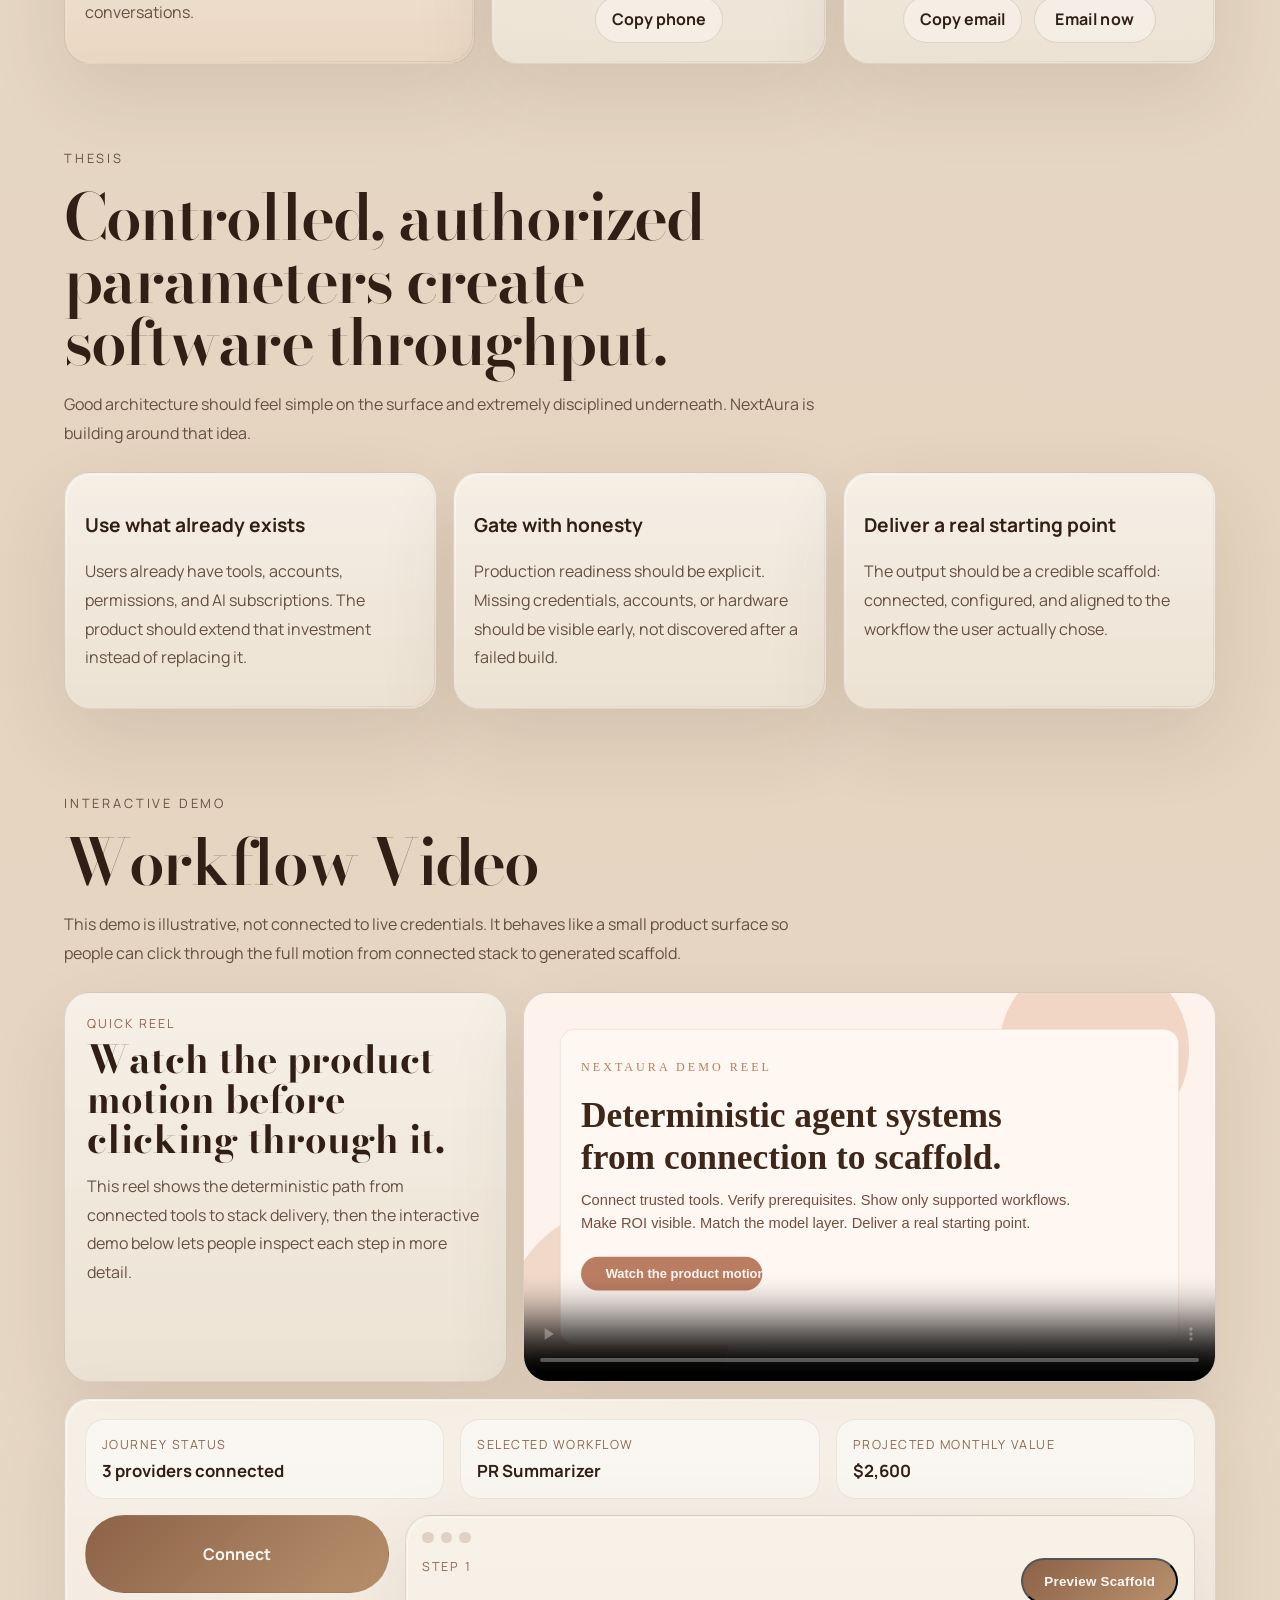
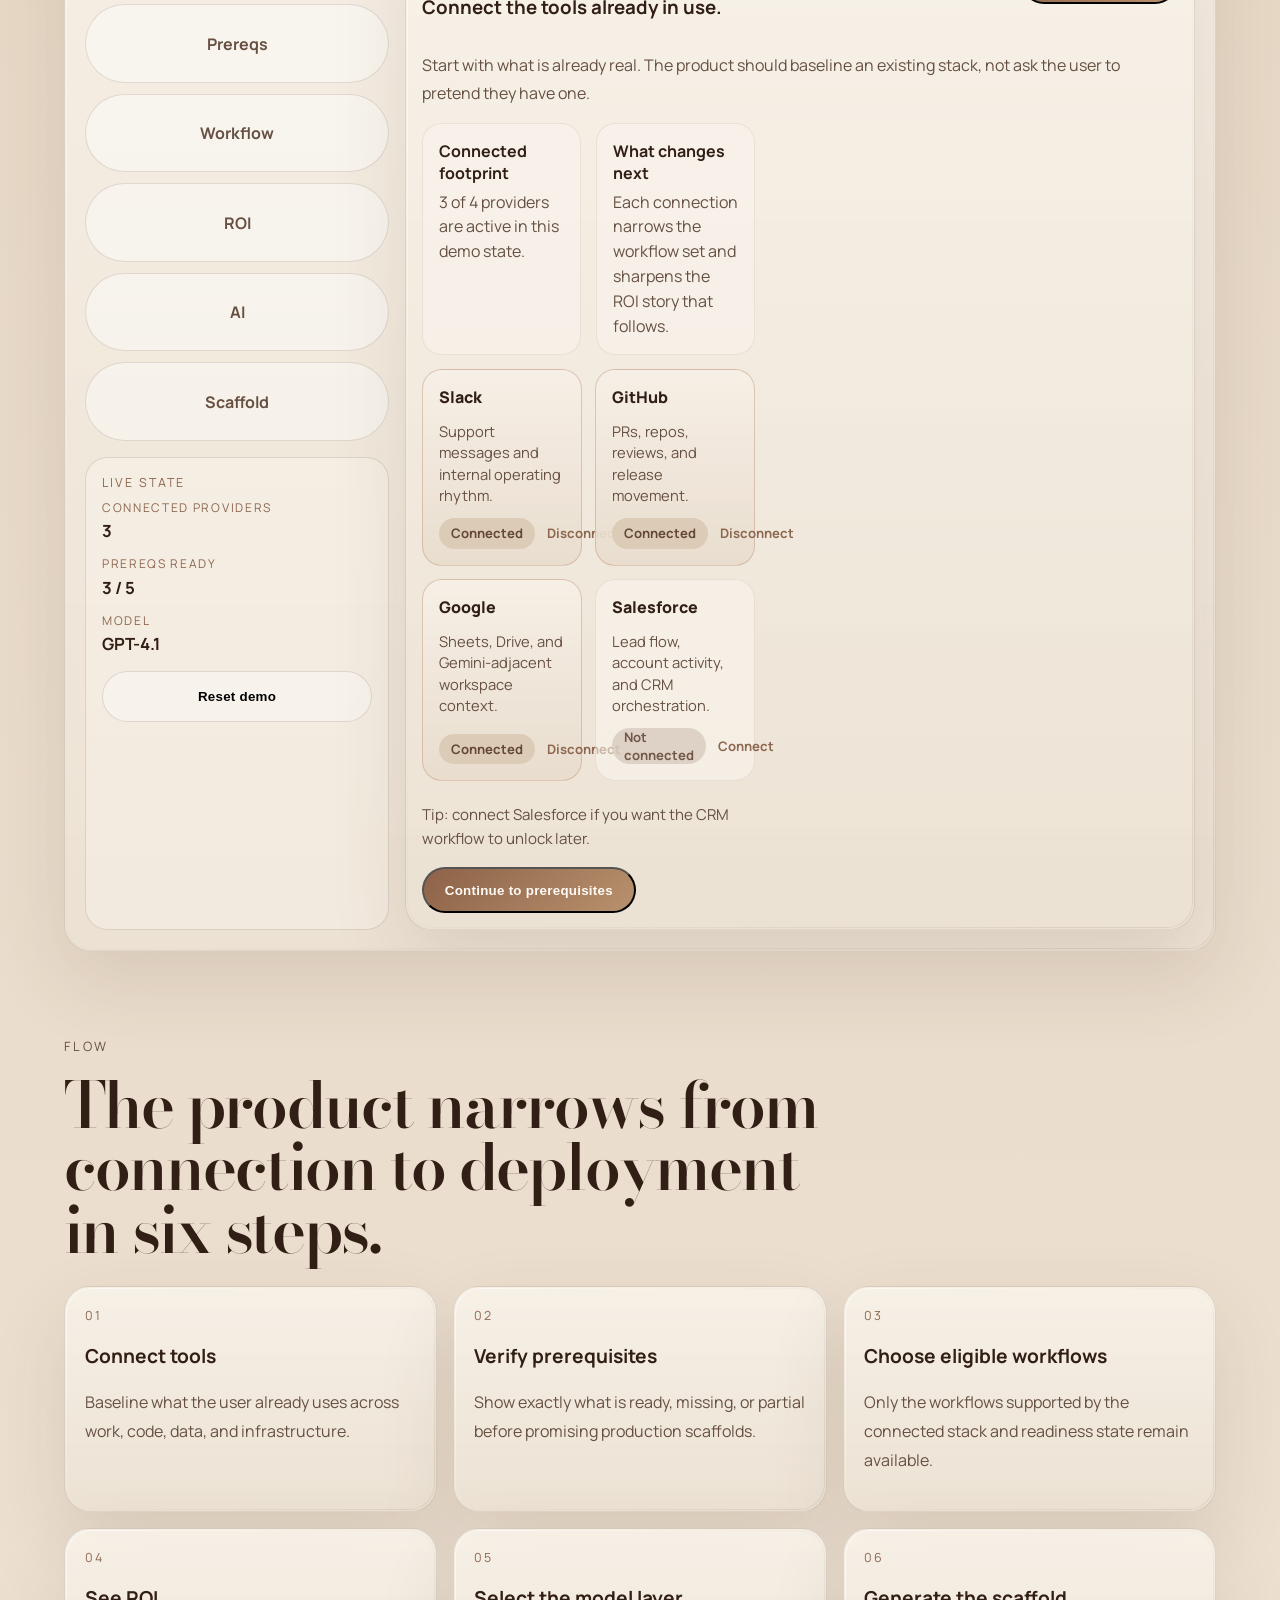
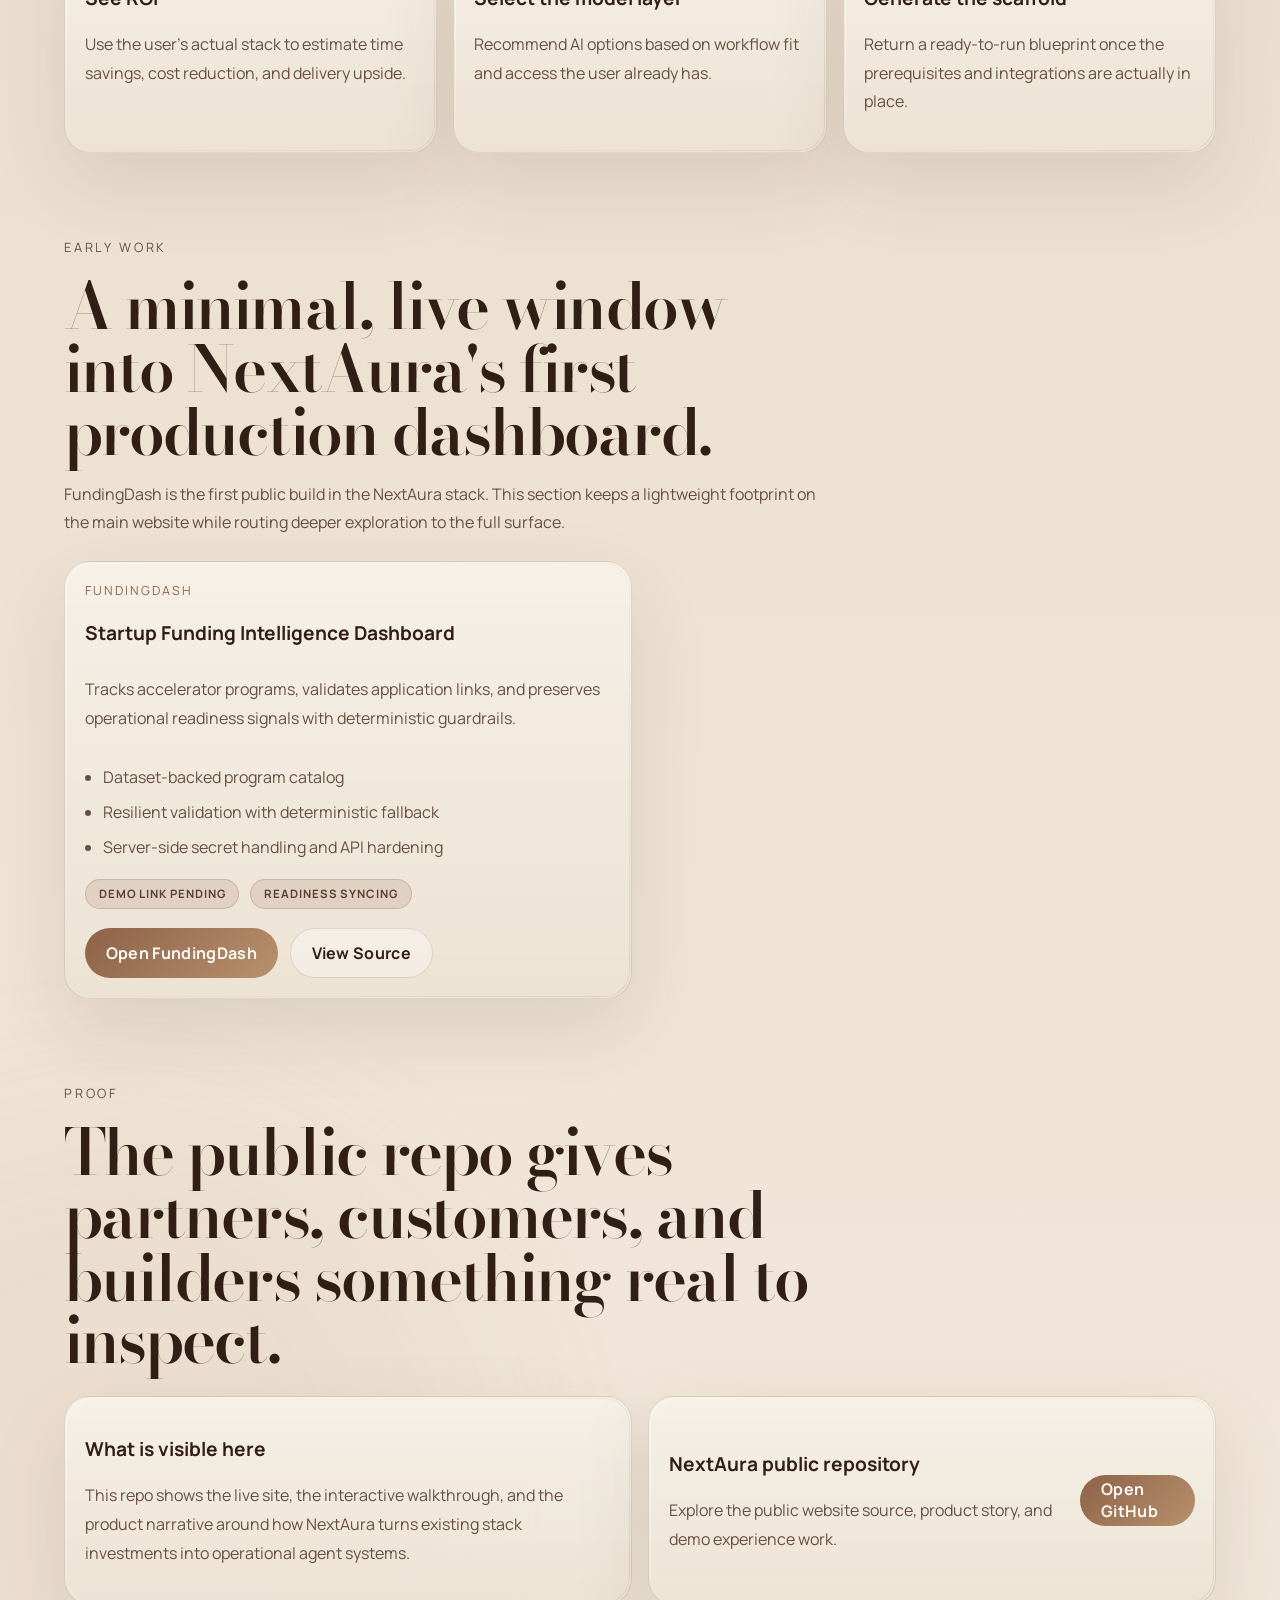
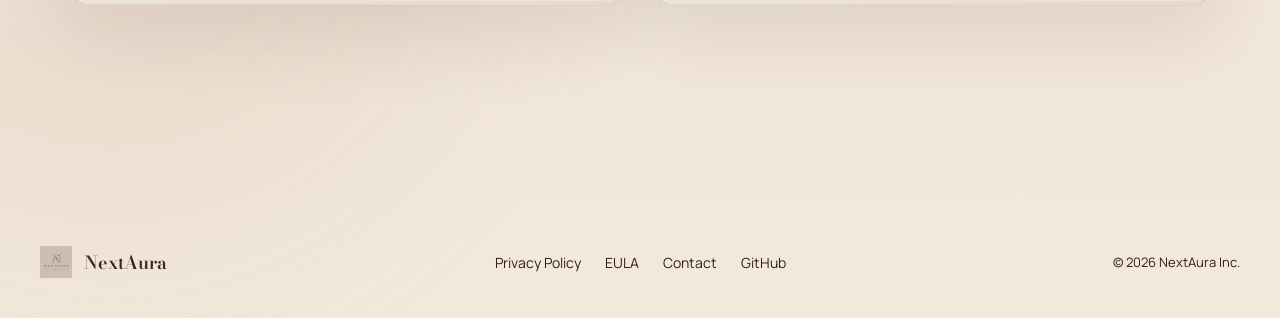
==== commit 31721cbe: "more" ====
--- a/index.html
+++ b/index.html
@@ -34,11 +34,10 @@
       <div class="backdrop backdrop-top"></div>
       <div class="backdrop backdrop-bottom"></div>
 
-      <header class="site-header">
-        <a class="brand-lockup" href="#top" aria-label="NextAura home">
-          <img src="./assets/nextaura_logo_final.jpg" alt="NextAura logo" />
-          <span>NextAura</span>
-        </a>
+      <div class="site-header">
+        <div class="header-brand">
+          <img src="./assets/nextaura_logo_final.jpg" alt="NextAura" class="header-logo" />
+        </div>
         <nav class="site-nav" aria-label="Primary">
           <a href="#thesis">Thesis</a>
           <a href="#hero-fit">Audience</a>
@@ -49,7 +48,7 @@
           <a href="#contact">Contact</a>
           <a href="#proof">Proof</a>
         </nav>
-      </header>
+      </div>
 
       <main id="top">
         <section class="hero">
@@ -243,12 +242,12 @@
           </aside>
         </section>
 
-        <section class="section" id="integrators">
+        <section class="section integrator-narrow" id="integrators">
           <div class="section-heading">
             <p class="eyebrow">Integrator Fit</p>
             <h2>NextAura is built to activate more value from the API ecosystems users already depend on.</h2>
           </div>
-          <div class="grid two-up">
+          <div class="integrator-cards">
             <article class="card">
               <h3>Why this matters to platforms</h3>
               <ul class="feature-list compact">
--- a/styles.css
+++ b/styles.css
@@ -79,53 +79,68 @@
   position: sticky;
   top: 0;
   z-index: 10;
-  display: flex;
-  align-items: center;
-  justify-content: space-between;
-  max-width: var(--max);
-  margin: 0 auto;
-  padding: 1.15rem 1.5rem;
   backdrop-filter: blur(20px);
-  background: rgba(243, 236, 227, 0.84);
-}
-
-.brand-lockup {
-  display: inline-flex;
-  gap: 0.9rem;
-  align-items: center;
-  text-decoration: none;
-  font-weight: 700;
-  letter-spacing: 0.04em;
-}
-
-.brand-lockup img {
-  width: 2.3rem;
-  height: 2.3rem;
+  background: rgba(243, 236, 227, 0.95);
+  border-bottom: 1px solid rgba(96, 71, 53, 0.08);
+}
+
+.header-brand {
+  display: flex;
+  justify-content: center;
+  padding: 2rem 1.5rem 1.5rem;
+}
+
+.header-logo {
+  max-width: 400px;
+  width: 100%;
+  height: auto;
   object-fit: contain;
+}
+
+.site-nav {
+  display: flex;
+  justify-content: center;
+  gap: 2rem;
+  padding: 1rem 1.5rem;
+  border-top: 1px solid rgba(96, 71, 53, 0.06);
 }
 
 .site-nav a {
   color: var(--text);
   text-decoration: none;
-  font-size: 14px;
+  font-size: 13px;
   font-weight: 500;
+  letter-spacing: 0.05em;
+  text-transform: uppercase;
   transition: color 180ms ease;
-  white-space: nowrap;
 }
 
 .site-nav a:hover {
   color: var(--rose-brown);
-}
-
-.site-nav {
-  display: flex;
-  gap: 1.5rem;
 }
 
 .contact-card-container {
   max-width: var(--max);
   margin: 1.5rem auto;
   padding: 0 1.5rem;
+}
+
+.integrator-narrow {
+  max-width: 600px;
+  margin: 0 auto;
+  padding: 2rem 1.5rem;
+}
+
+.integrator-narrow .section-heading h2 {
+  max-width: 100%;
+  font-size: clamp(1.8rem, 4vw, 2.5rem);
+}
+
+.integrator-cards {
+  display: grid;
+  grid-template-columns: 1fr;
+  gap: 1rem;
+  margin-top: 1.5rem;
 }
 
 .hero-contact-card {
@@ -1384,19 +1399,25 @@
   }
 
   .site-header {
-    flex-direction: column;
-    gap: 0.8rem;
     border-bottom: none;
   }
 
-  .brand-lockup {
-    justify-content: center;
+  .header-brand {
+    padding: 1.5rem 1rem 1rem;
+  }
+
+  .header-logo {
+    max-width: 280px;
   }
 
   .site-nav {
     flex-wrap: wrap;
-    justify-content: center;
     gap: 0.8rem;
+    padding: 0.8rem 1rem;
+  }
+
+  .site-nav a {
+    font-size: 12px;
   }
 
   .hero-contact-card {
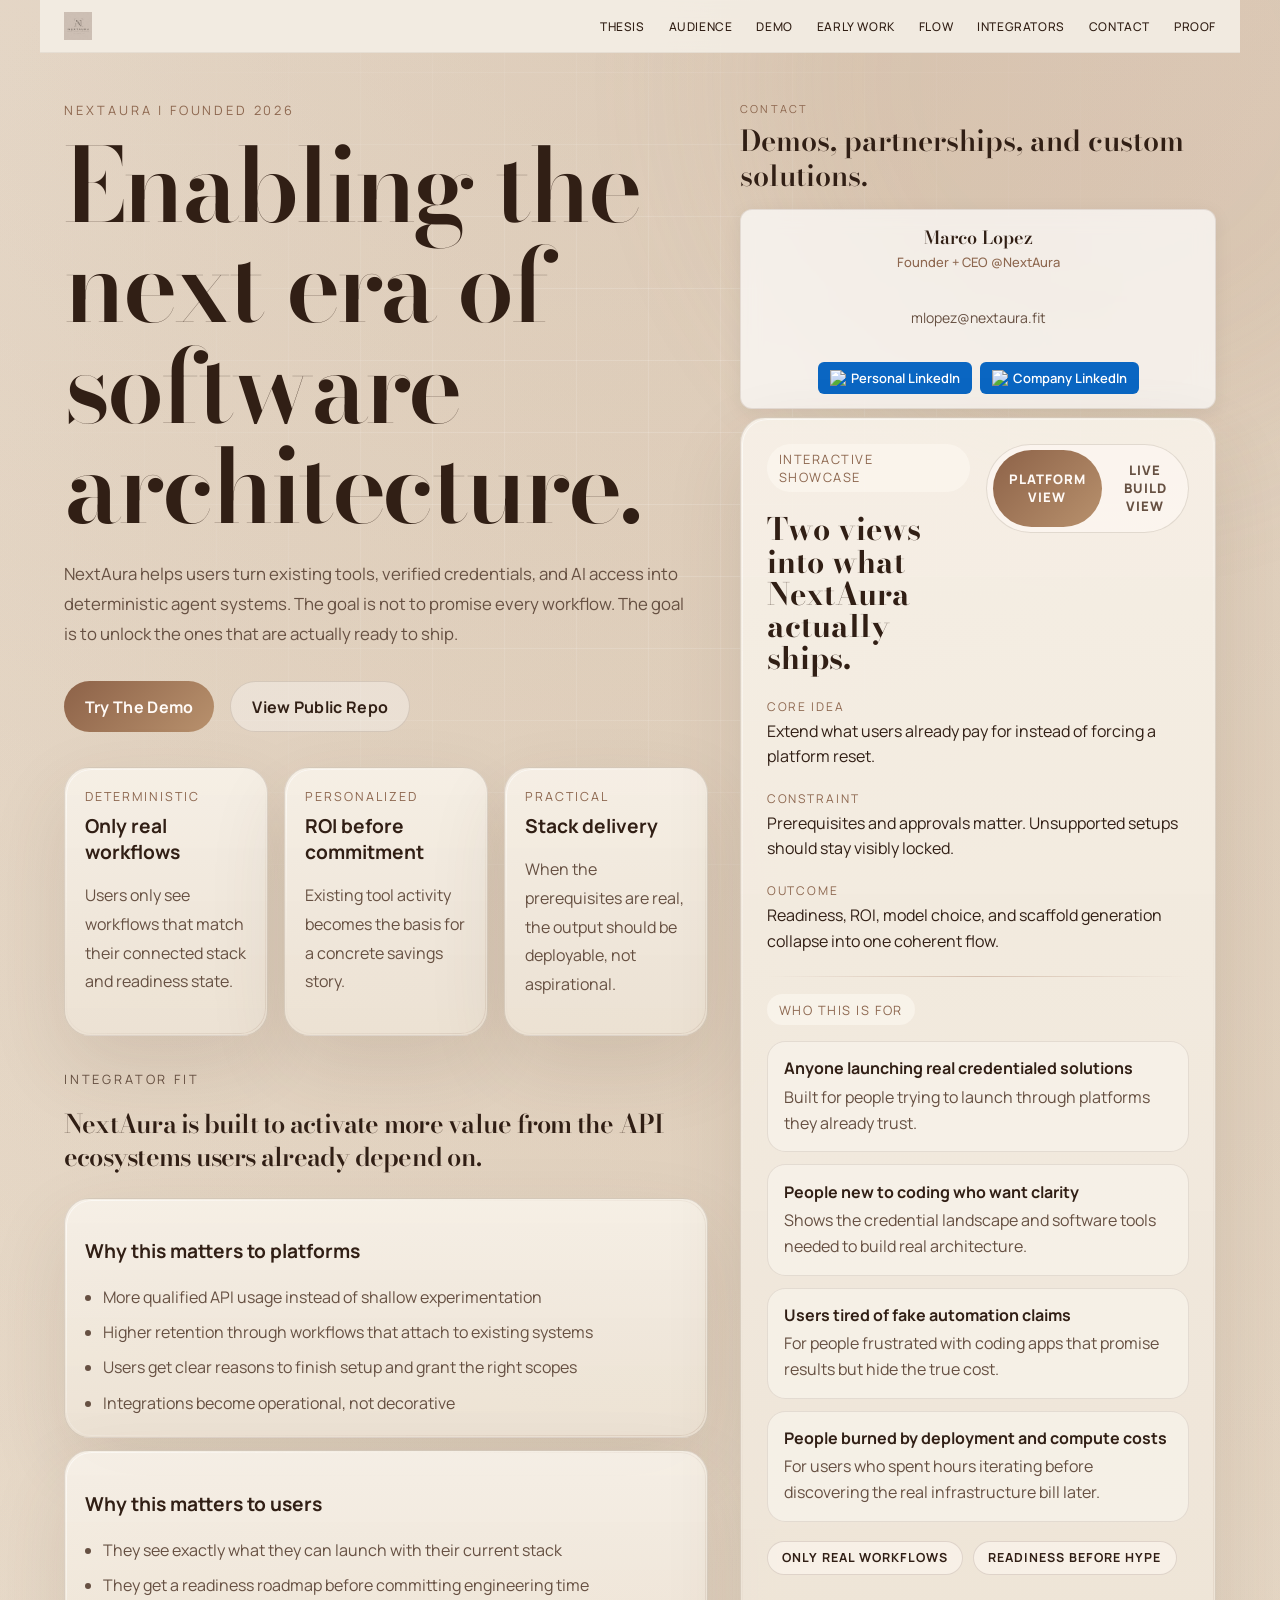
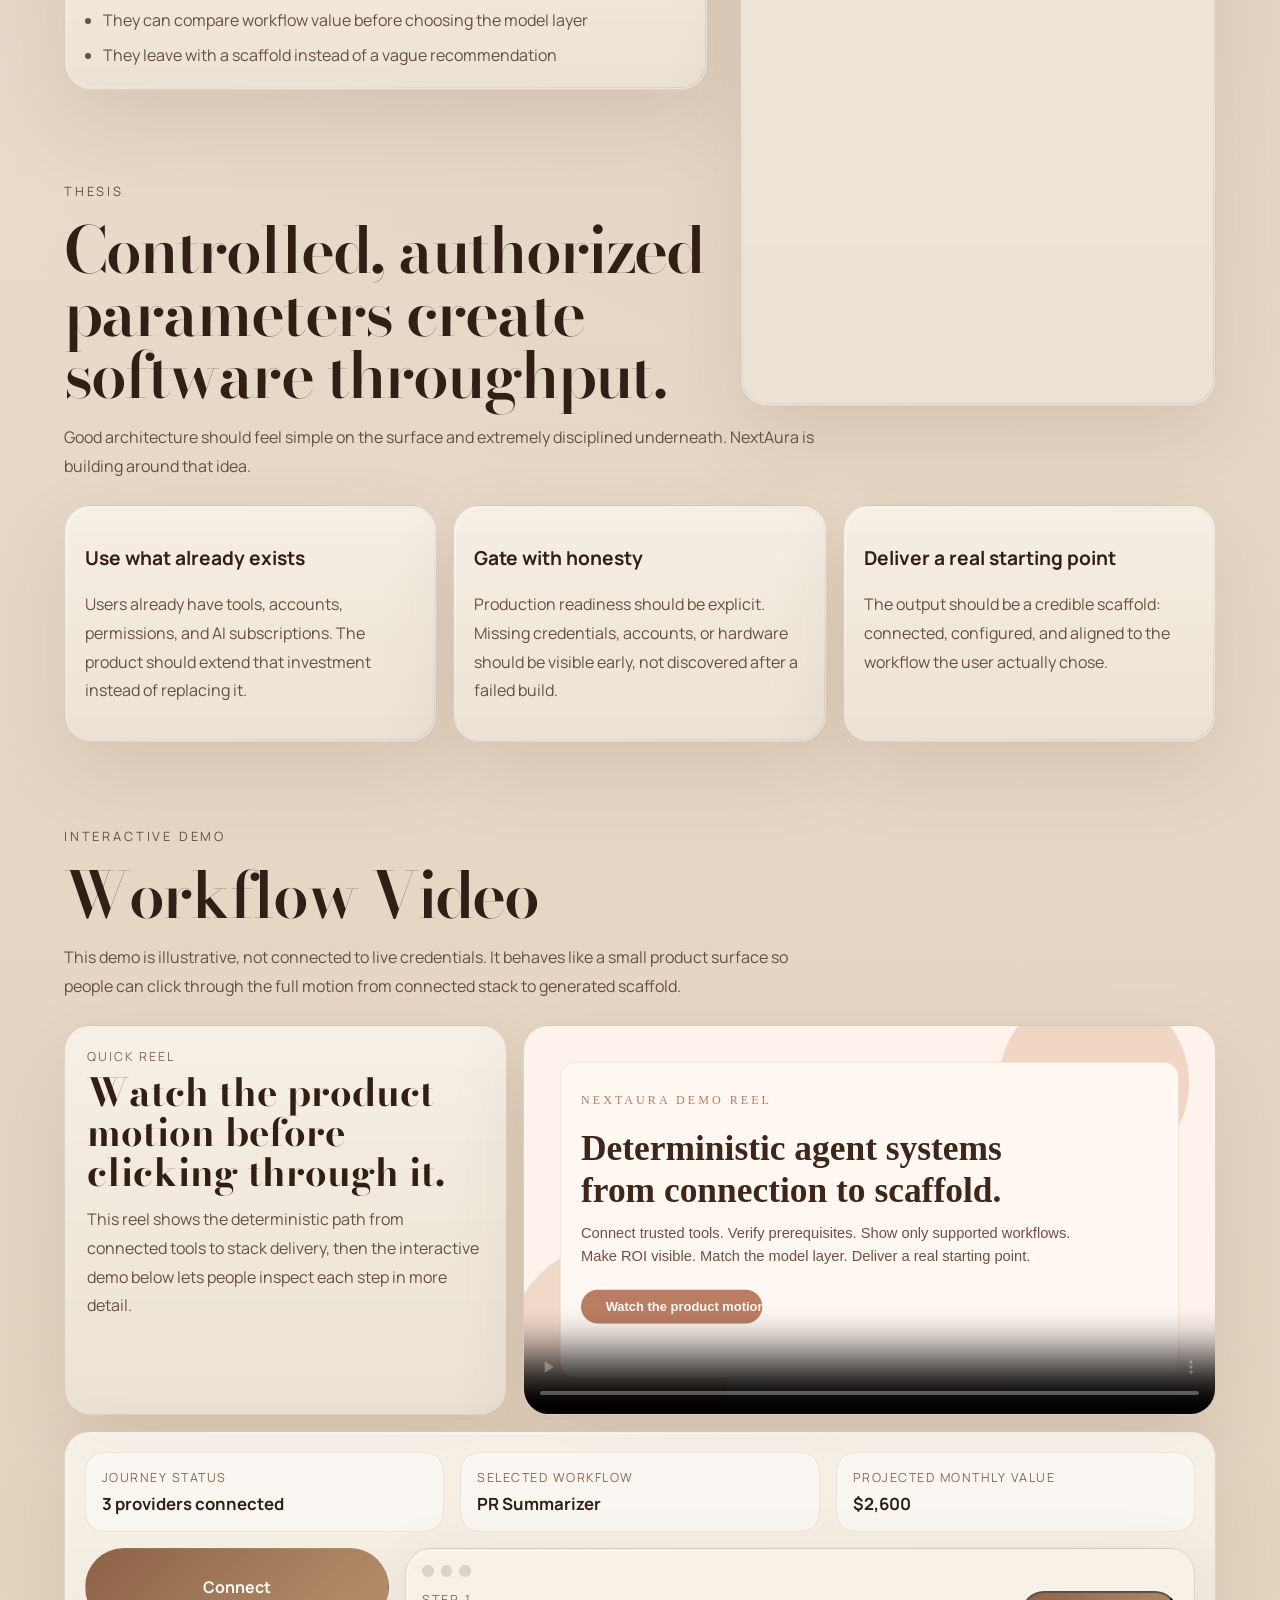
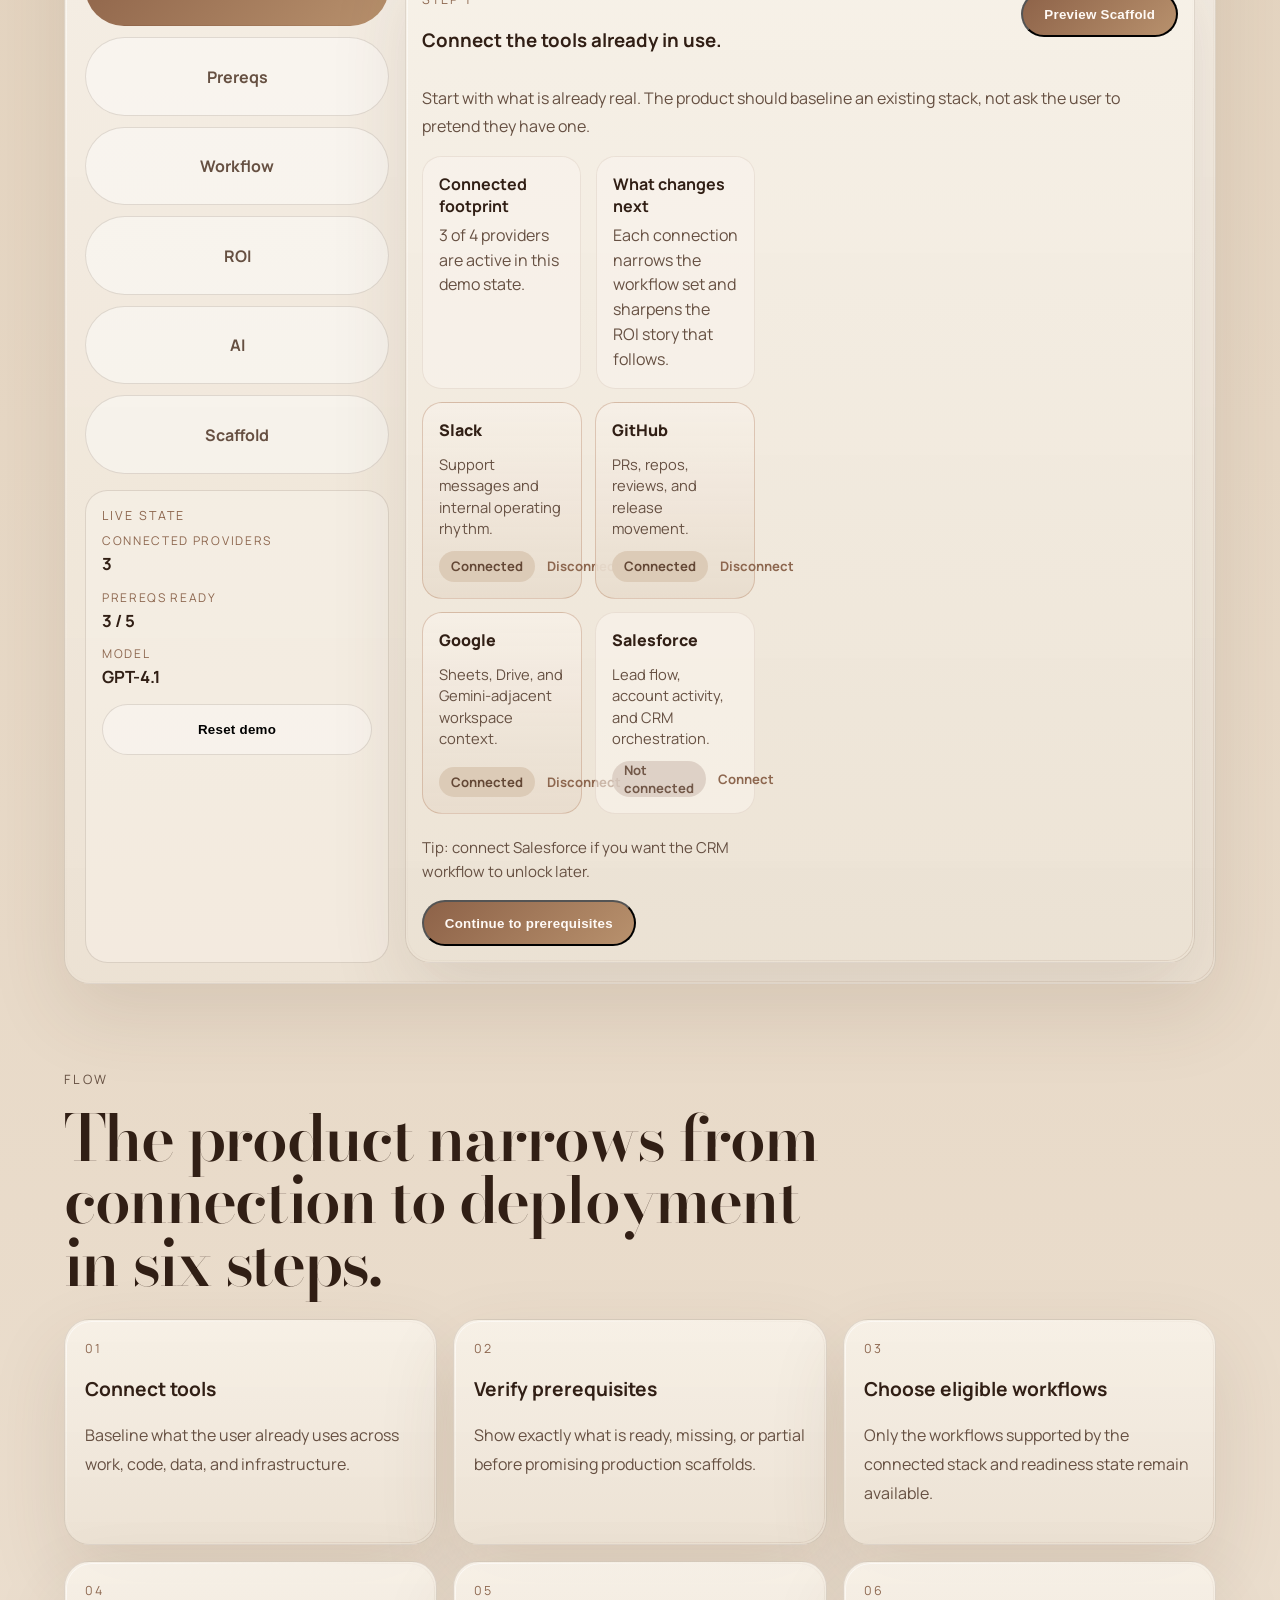
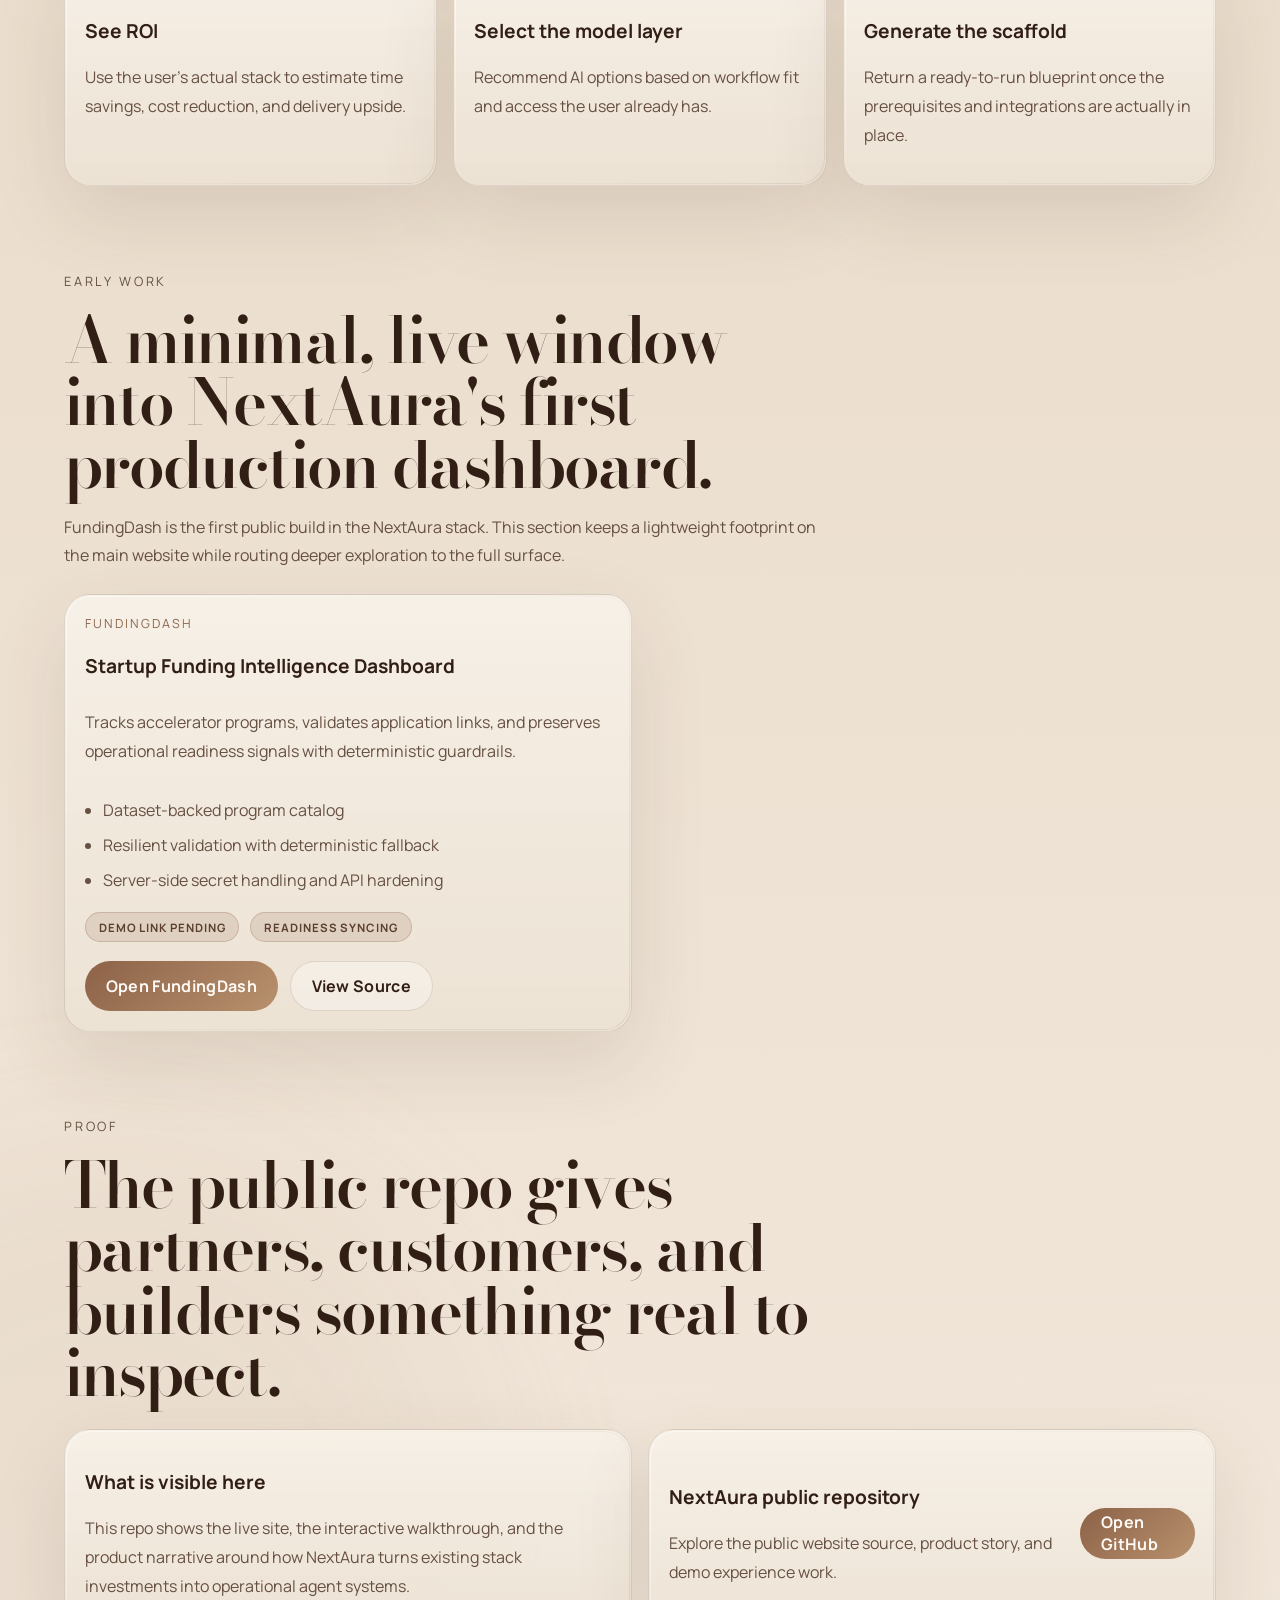
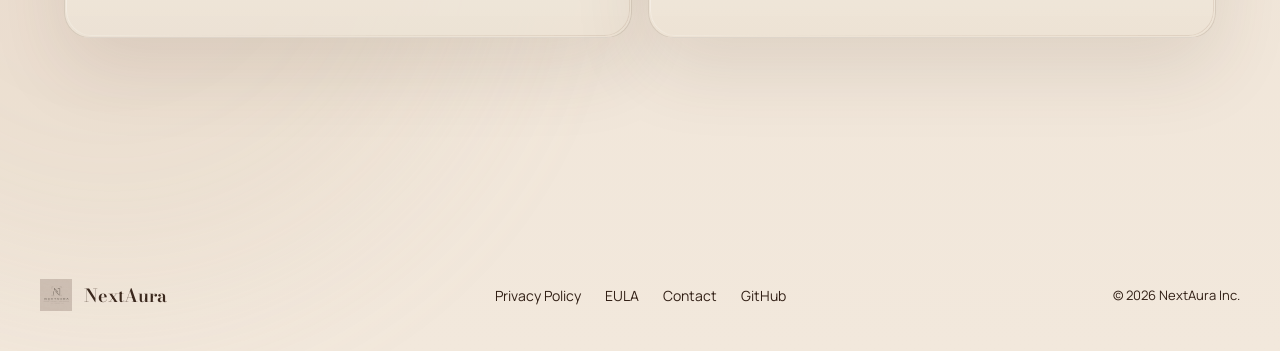
==== commit ea7e3206: "logo" ====
--- a/index.html
+++ b/index.html
@@ -34,10 +34,10 @@
       <div class="backdrop backdrop-top"></div>
       <div class="backdrop backdrop-bottom"></div>
 
-      <div class="site-header">
-        <div class="header-brand">
-          <img src="./assets/nextaura_logo_final.jpg" alt="NextAura" class="header-logo" />
-        </div>
+      <header class="site-header">
+        <a class="brand-lockup" href="#top" aria-label="NextAura home">
+          <img src="./assets/nextaura_logo_final.jpg" alt="NextAura" />
+        </a>
         <nav class="site-nav" aria-label="Primary">
           <a href="#thesis">Thesis</a>
           <a href="#hero-fit">Audience</a>
@@ -48,7 +48,7 @@
           <a href="#contact">Contact</a>
           <a href="#proof">Proof</a>
         </nav>
-      </div>
+      </header>
 
       <main id="top">
         <section class="hero">
@@ -88,10 +88,41 @@
                 <p>When the prerequisites are real, the output should be deployable, not aspirational.</p>
               </div>
             </div>
+
+            <section class="integrator-narrow">
+              <div class="section-heading">
+                <p class="eyebrow">Integrator Fit</p>
+                <h2>NextAura is built to activate more value from the API ecosystems users already depend on.</h2>
+              </div>
+              <div class="integrator-cards">
+                <article class="card">
+                  <h3>Why this matters to platforms</h3>
+                  <ul class="feature-list compact">
+                    <li>More qualified API usage instead of shallow experimentation</li>
+                    <li>Higher retention through workflows that attach to existing systems</li>
+                    <li>Users get clear reasons to finish setup and grant the right scopes</li>
+                    <li>Integrations become operational, not decorative</li>
+                  </ul>
+                </article>
+                <article class="card">
+                  <h3>Why this matters to users</h3>
+                  <ul class="feature-list compact">
+                    <li>They see exactly what they can launch with their current stack</li>
+                    <li>They get a readiness roadmap before committing engineering time</li>
+                    <li>They can compare workflow value before choosing the model layer</li>
+                    <li>They leave with a scaffold instead of a vague recommendation</li>
+                  </ul>
+                </article>
+              </div>
+            </section>
           </div>
 
           <aside class="hero-panel">
             <div class="hero-contact-card">
+              <div class="contact-intro">
+                <p class="eyebrow">Contact</p>
+                <h3>Demos, partnerships, and custom solutions.</h3>
+              </div>
               <div class="contact-card">
                 <div class="contact-card-header">
                   <strong class="contact-card-name">Marco Lopez</strong>
@@ -242,66 +273,6 @@
           </aside>
         </section>
 
-        <section class="section integrator-narrow" id="integrators">
-          <div class="section-heading">
-            <p class="eyebrow">Integrator Fit</p>
-            <h2>NextAura is built to activate more value from the API ecosystems users already depend on.</h2>
-          </div>
-          <div class="integrator-cards">
-            <article class="card">
-              <h3>Why this matters to platforms</h3>
-              <ul class="feature-list compact">
-                <li>More qualified API usage instead of shallow experimentation</li>
-                <li>Higher retention through workflows that attach to existing systems</li>
-                <li>Users get clear reasons to finish setup and grant the right scopes</li>
-                <li>Integrations become operational, not decorative</li>
-              </ul>
-            </article>
-            <article class="card">
-              <h3>Why this matters to users</h3>
-              <ul class="feature-list compact">
-                <li>They see exactly what they can launch with their current stack</li>
-                <li>They get a readiness roadmap before committing engineering time</li>
-                <li>They can compare workflow value before choosing the model layer</li>
-                <li>They leave with a scaffold instead of a vague recommendation</li>
-              </ul>
-            </article>
-          </div>
-        </section>
-
-        <section class="section" id="contact">
-          <div class="section-heading">
-            <p class="eyebrow">Contact</p>
-            <h2>Demos, partnerships, and custom solutions.</h2>
-            <p>
-              Reach out directly if you want a walkthrough, an integration conversation,
-              or a custom build discussion.
-            </p>
-          </div>
-          <div class="contact-shell">
-            <article class="card contact-card contact-card-primary">
-              <span class="proof-label">Primary Contact</span>
-              <h3>Marco Lopez</h3>
-              <p>
-                For demos, custom solutions, and partnership conversations.
-              </p>
-            </article>
-            <article class="card contact-card">
-              <span class="proof-label">Phone</span>
-              <strong class="contact-value" id="contact-phone">425-561-3474</strong>
-              <button class="copy-button" data-copy-target="contact-phone" type="button">Copy phone</button>
-            </article>
-            <article class="card contact-card">
-              <span class="proof-label">Email</span>
-              <strong class="contact-value" id="contact-email">mlopez@nextaura.fit</strong>
-              <div class="contact-actions">
-                <button class="copy-button" data-copy-target="contact-email" type="button">Copy email</button>
-                <a class="button button-secondary button-inline" href="mailto:mlopez@nextaura.fit">Email now</a>
-              </div>
-            </article>
-          </div>
-        </section>
-
         <section class="section" id="thesis">
           <div class="section-heading">
             <p class="eyebrow">Thesis</p>
--- a/styles.css
+++ b/styles.css
@@ -79,36 +79,38 @@
   position: sticky;
   top: 0;
   z-index: 10;
+  display: flex;
+  align-items: center;
+  justify-content: space-between;
+  max-width: var(--max);
+  margin: 0 auto;
+  padding: 0.75rem 1.5rem;
   backdrop-filter: blur(20px);
   background: rgba(243, 236, 227, 0.95);
   border-bottom: 1px solid rgba(96, 71, 53, 0.08);
 }
 
-.header-brand {
-  display: flex;
-  justify-content: center;
-  padding: 2rem 1.5rem 1.5rem;
-}
-
-.header-logo {
-  max-width: 400px;
-  width: 100%;
-  height: auto;
+.brand-lockup {
+  display: inline-flex;
+  align-items: center;
+  text-decoration: none;
+}
+
+.brand-lockup img {
+  height: 28px;
+  width: auto;
   object-fit: contain;
 }
 
 .site-nav {
   display: flex;
-  justify-content: center;
-  gap: 2rem;
-  padding: 1rem 1.5rem;
-  border-top: 1px solid rgba(96, 71, 53, 0.06);
+  gap: 1.5rem;
 }
 
 .site-nav a {
   color: var(--text);
   text-decoration: none;
-  font-size: 13px;
+  font-size: 12px;
   font-weight: 500;
   letter-spacing: 0.05em;
   text-transform: uppercase;
@@ -126,25 +128,44 @@
 }
 
 .integrator-narrow {
-  max-width: 600px;
-  margin: 0 auto;
-  padding: 2rem 1.5rem;
+  margin-top: 2rem;
 }
 
 .integrator-narrow .section-heading h2 {
   max-width: 100%;
-  font-size: clamp(1.8rem, 4vw, 2.5rem);
+  font-size: clamp(1.2rem, 2vw, 1.6rem);
+  line-height: 1.3;
 }
 
 .integrator-cards {
   display: grid;
   grid-template-columns: 1fr;
-  gap: 1rem;
-  margin-top: 1.5rem;
+  gap: 0.8rem;
+  margin-top: 1rem;
 }
 
 .hero-contact-card {
   margin-bottom: 0.5rem;
+}
+
+.contact-intro {
+  margin-bottom: 1rem;
+}
+
+.contact-intro .eyebrow {
+  font-size: 11px;
+  letter-spacing: 0.2em;
+  text-transform: uppercase;
+  margin-bottom: 0.5rem;
+}
+
+.contact-intro h3 {
+  font-family: 'Bodoni Moda', serif;
+  font-size: 1.8rem;
+  font-weight: 600;
+  line-height: 1.2;
+  margin: 0;
+  color: var(--text);
 }
 
 .contact-card {
@@ -1365,10 +1386,6 @@
   .three-up,
   .flow-grid,
   .demo-reel-card,
-  .provider-grid,
-  .workflow-grid,
-  .model-grid,
-  .check-grid,
   .roi-grid,
   .scaffold-summary,
   .drawer-grid,
@@ -1382,14 +1399,39 @@
     display: grid;
   }
 
+  .provider-grid,
+  .workflow-grid,
+  .model-grid,
+  .check-grid {
+    grid-template-columns: repeat(2, minmax(0, 1fr));
+    gap: 0.75rem;
+  }
+
+  .provider-chip,
+  .workflow-option,
+  .model-option,
+  .check-item {
+    padding: 0.75rem;
+    border-radius: 1rem;
+    font-size: 13px;
+  }
+
+  .provider-chip h4,
+  .workflow-option h4 {
+    font-size: 14px;
+    margin-bottom: 0.35rem;
+  }
+
+  .provider-chip p,
+  .workflow-option p {
+    font-size: 12px;
+    line-height: 1.4;
+  }
+
   .demo-app {
     gap: 0.8rem;
   }
 
-  .demo-sidebar {
-    gap: 0.8rem;
-  }
-
   .repo-card {
     justify-content: stretch;
   }
@@ -1399,29 +1441,31 @@
   }
 
   .site-header {
-    border-bottom: none;
-  }
-
-  .header-brand {
-    padding: 1.5rem 1rem 1rem;
-  }
-
-  .header-logo {
-    max-width: 280px;
+    flex-direction: column;
+    gap: 0.8rem;
+    padding: 0.8rem 1rem;
+  }
+
+  .brand-lockup img {
+    height: 35px;
   }
 
   .site-nav {
     flex-wrap: wrap;
+    justify-content: center;
     gap: 0.8rem;
-    padding: 0.8rem 1rem;
   }
 
   .site-nav a {
-    font-size: 12px;
+    font-size: 11px;
   }
 
   .hero-contact-card {
     margin-bottom: 0.5rem;
+  }
+
+  .contact-intro h3 {
+    font-size: 1.4rem;
   }
 
   .hero-showcase-head {
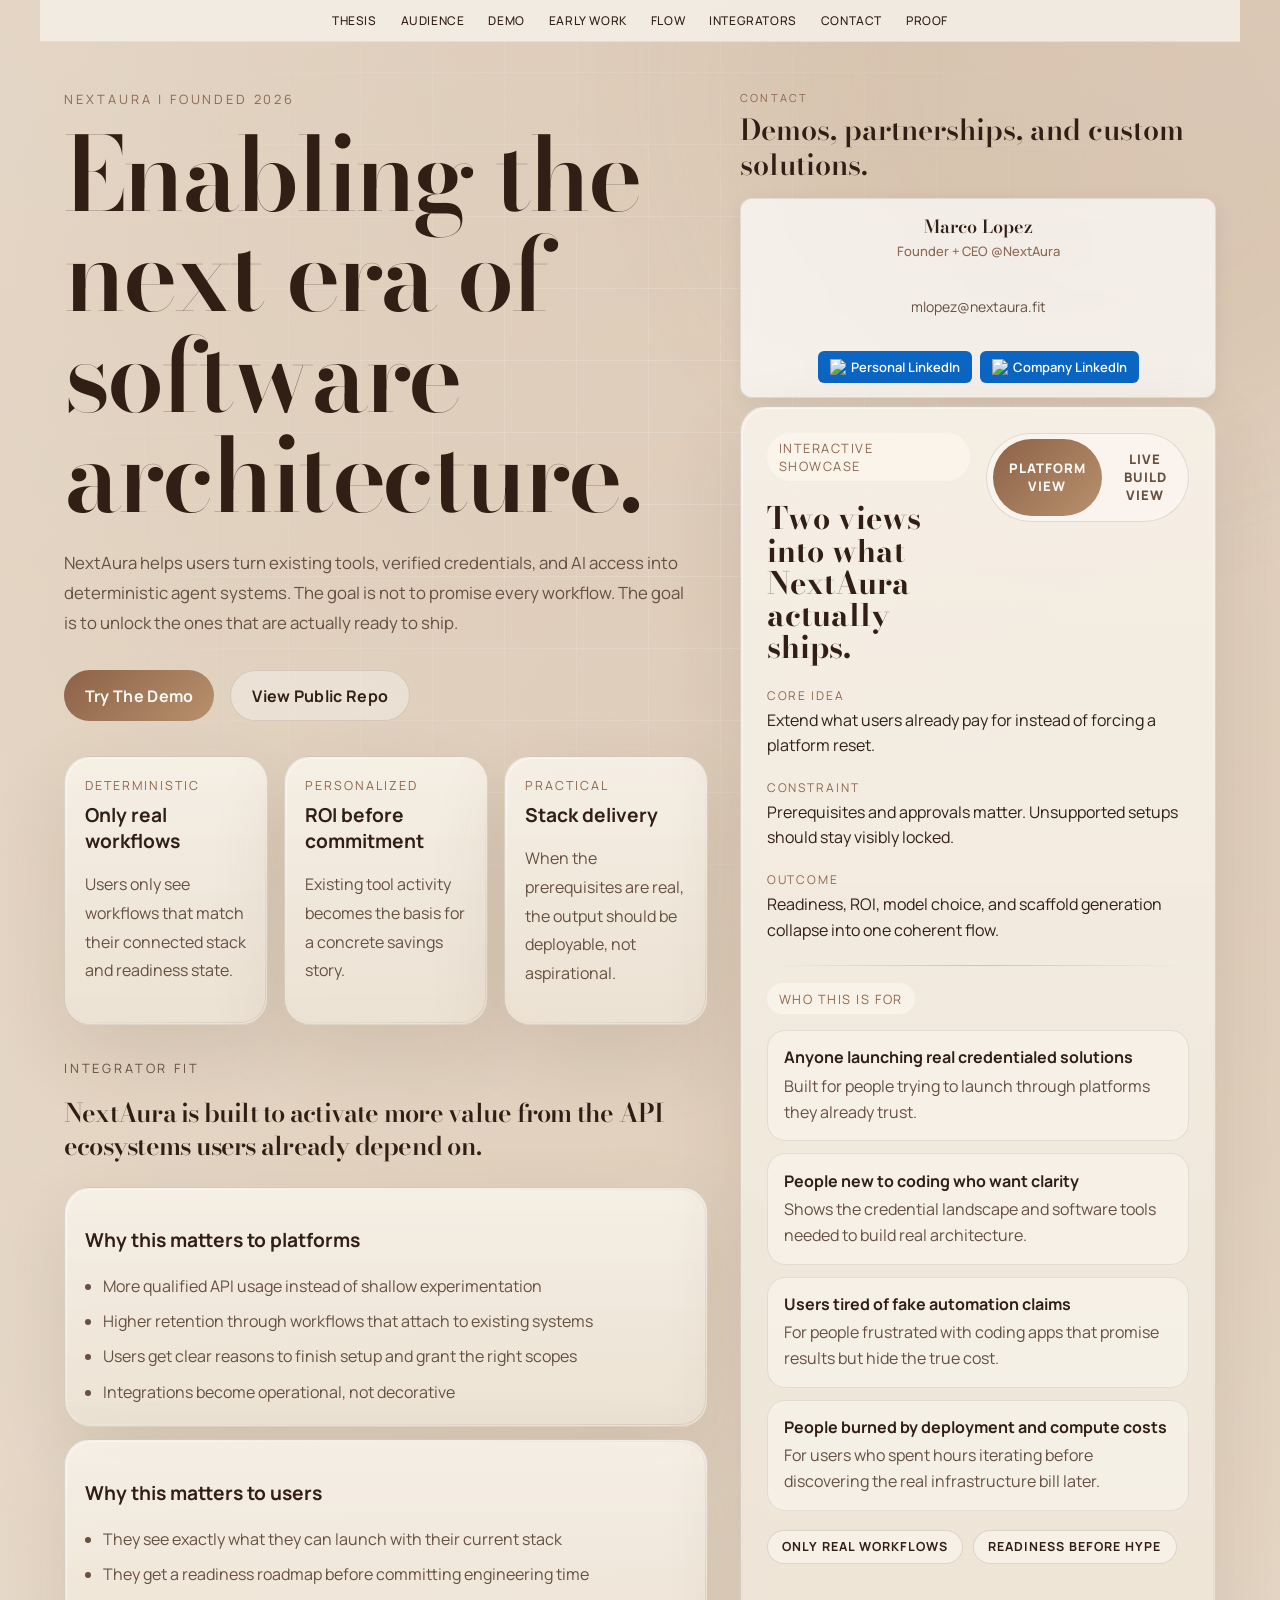
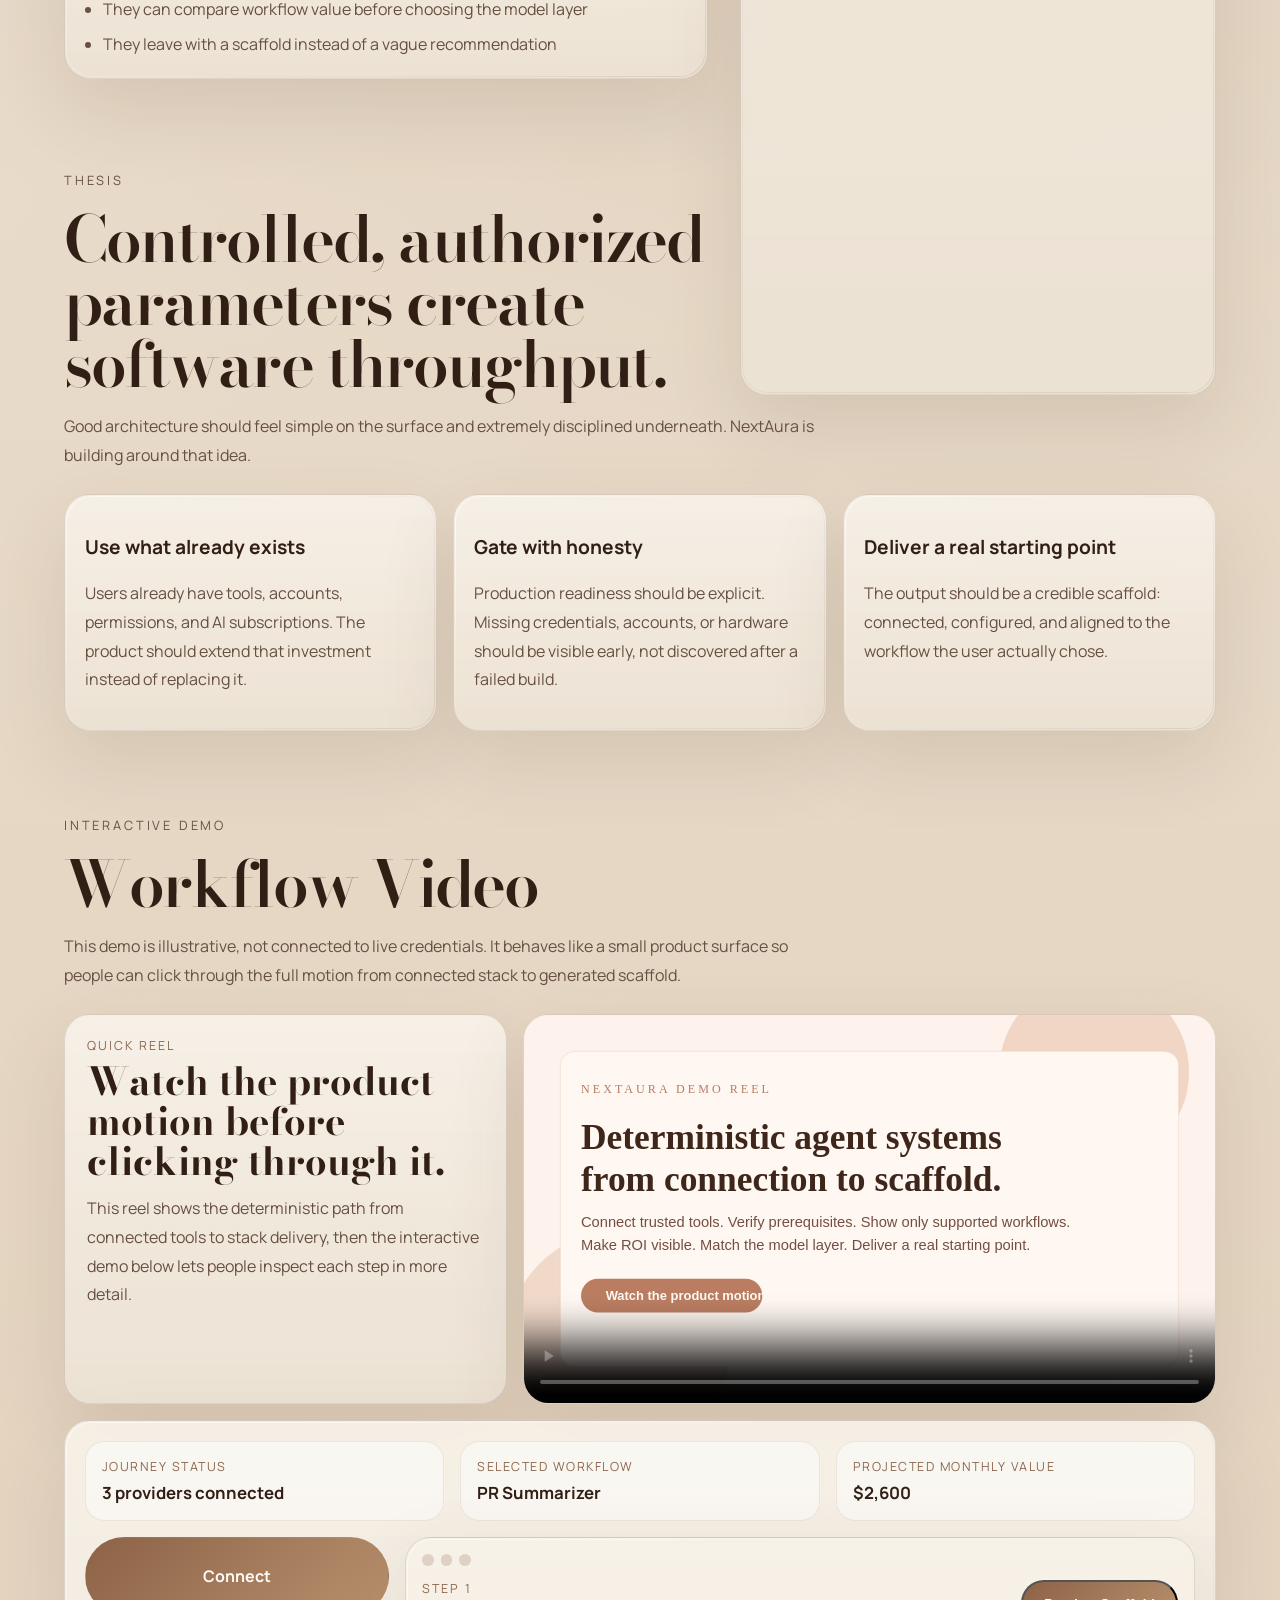
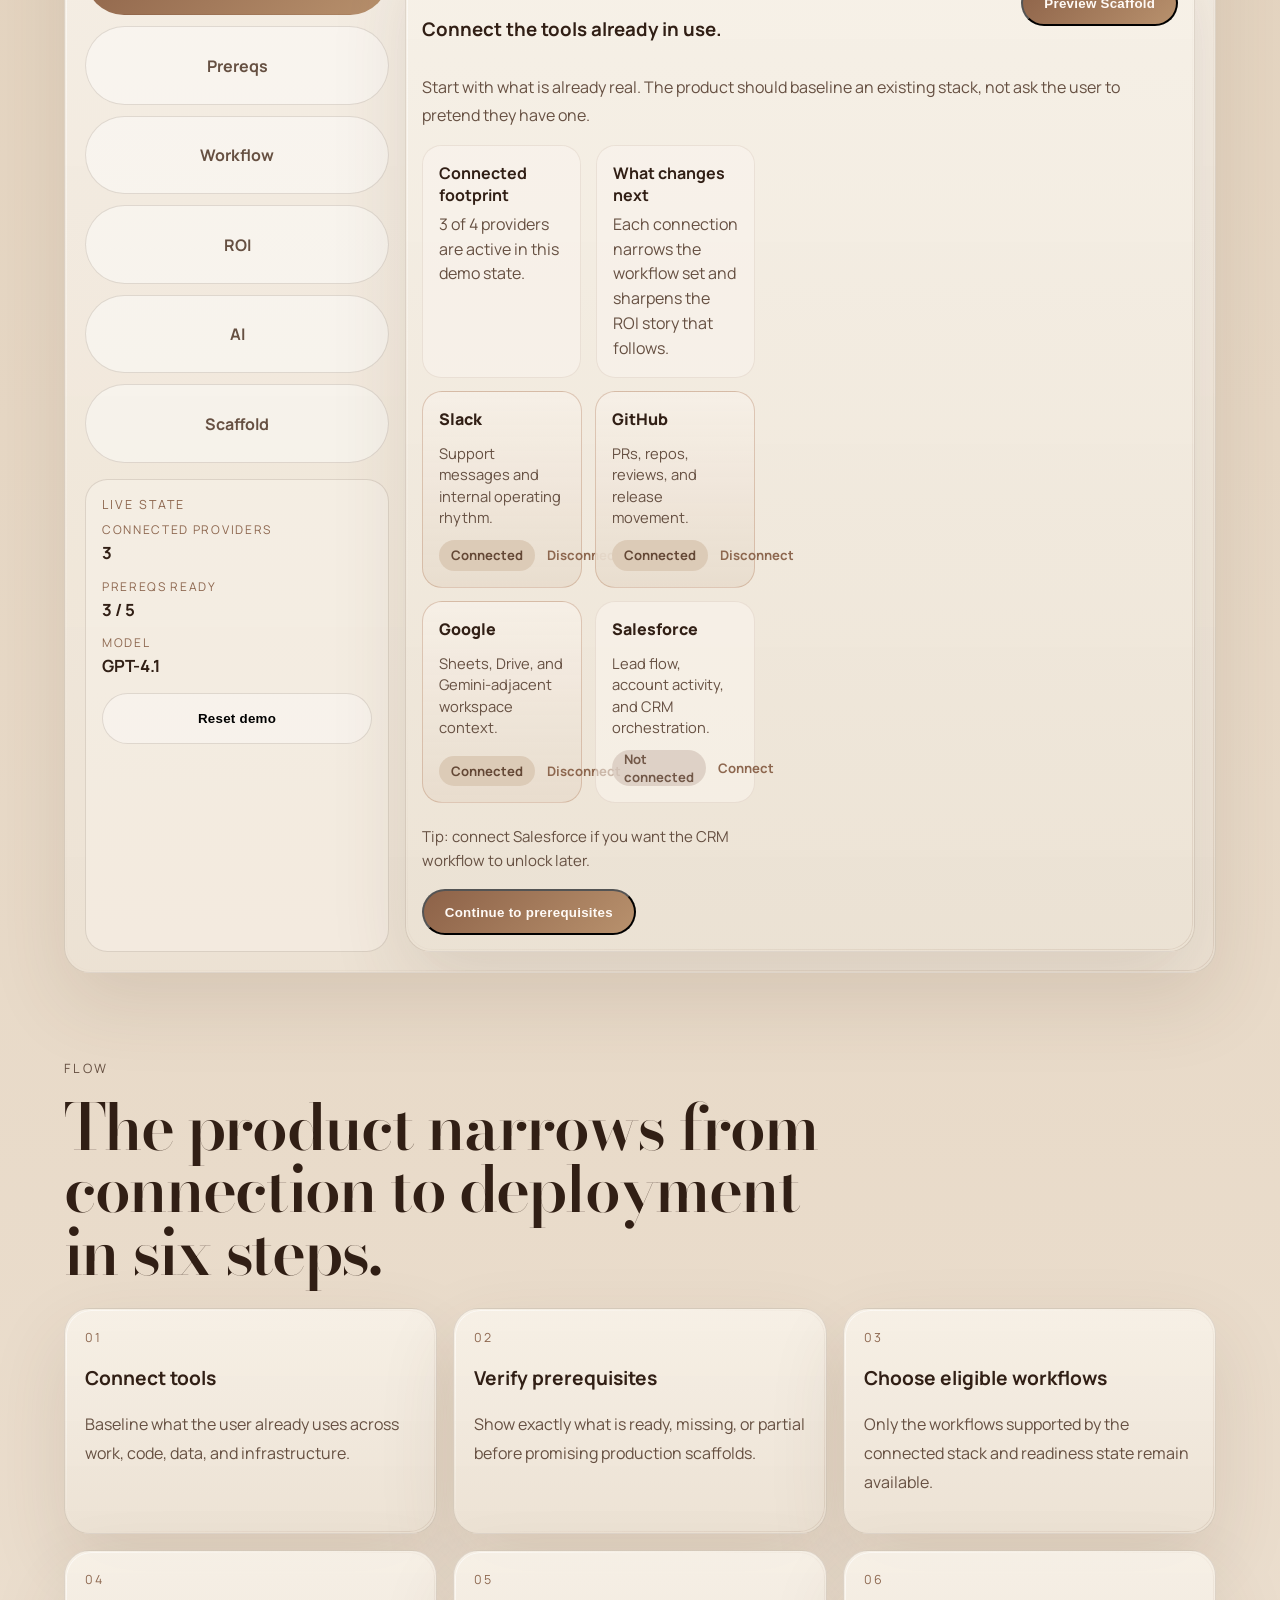
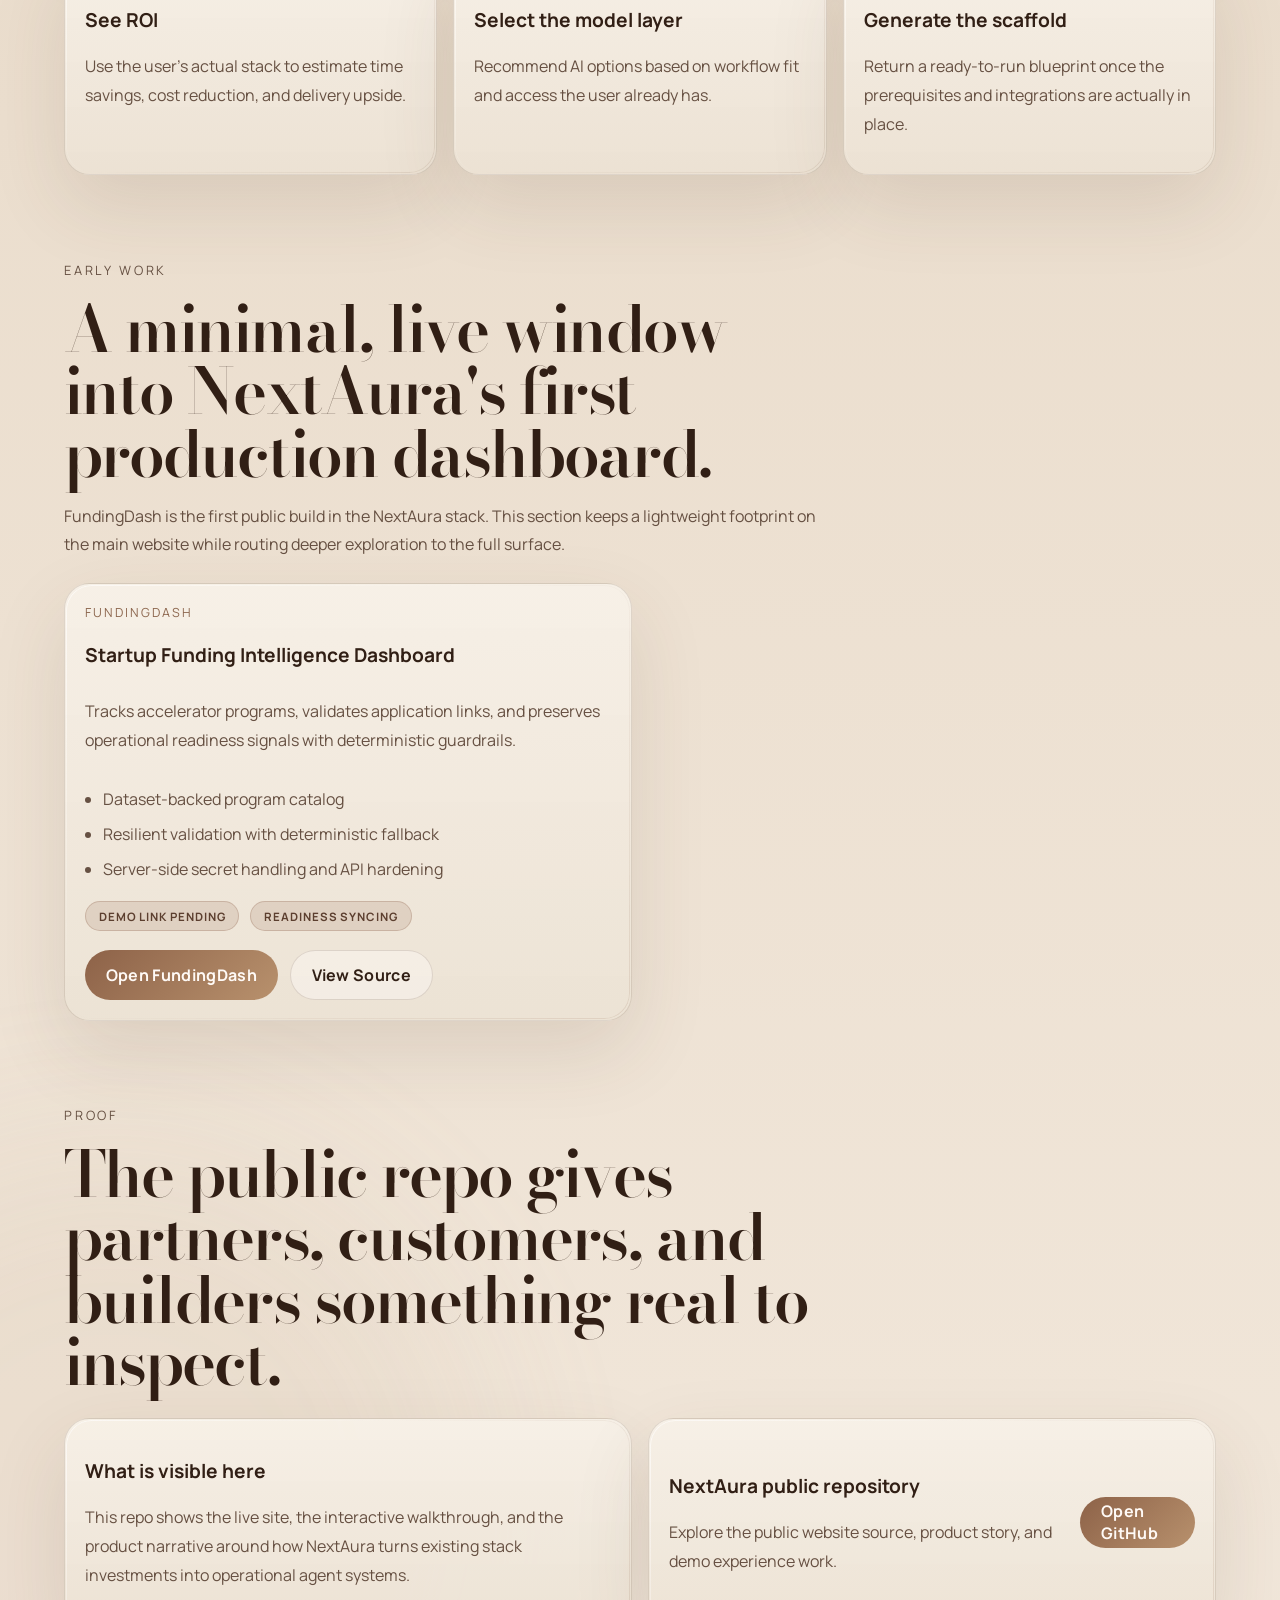
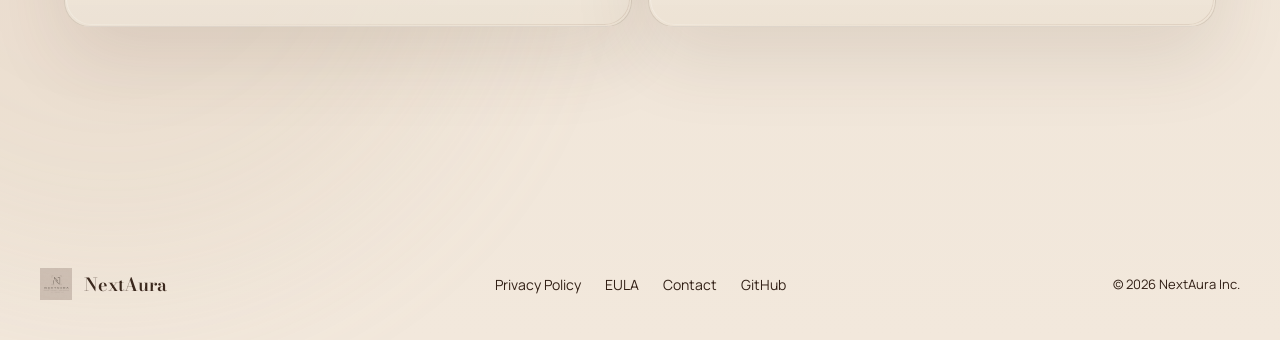
==== commit af60ce78: "final." ====
--- a/index.html
+++ b/index.html
@@ -35,9 +35,6 @@
       <div class="backdrop backdrop-bottom"></div>
 
       <header class="site-header">
-        <a class="brand-lockup" href="#top" aria-label="NextAura home">
-          <img src="./assets/nextaura_logo_final.jpg" alt="NextAura" />
-        </a>
         <nav class="site-nav" aria-label="Primary">
           <a href="#thesis">Thesis</a>
           <a href="#hero-fit">Audience</a>
--- a/styles.css
+++ b/styles.css
@@ -80,26 +80,13 @@
   top: 0;
   z-index: 10;
   display: flex;
-  align-items: center;
-  justify-content: space-between;
+  justify-content: center;
   max-width: var(--max);
   margin: 0 auto;
   padding: 0.75rem 1.5rem;
   backdrop-filter: blur(20px);
   background: rgba(243, 236, 227, 0.95);
   border-bottom: 1px solid rgba(96, 71, 53, 0.08);
-}
-
-.brand-lockup {
-  display: inline-flex;
-  align-items: center;
-  text-decoration: none;
-}
-
-.brand-lockup img {
-  height: 28px;
-  width: auto;
-  object-fit: contain;
 }
 
 .site-nav {
@@ -1446,10 +1433,6 @@
     padding: 0.8rem 1rem;
   }
 
-  .brand-lockup img {
-    height: 35px;
-  }
-
   .site-nav {
     flex-wrap: wrap;
     justify-content: center;
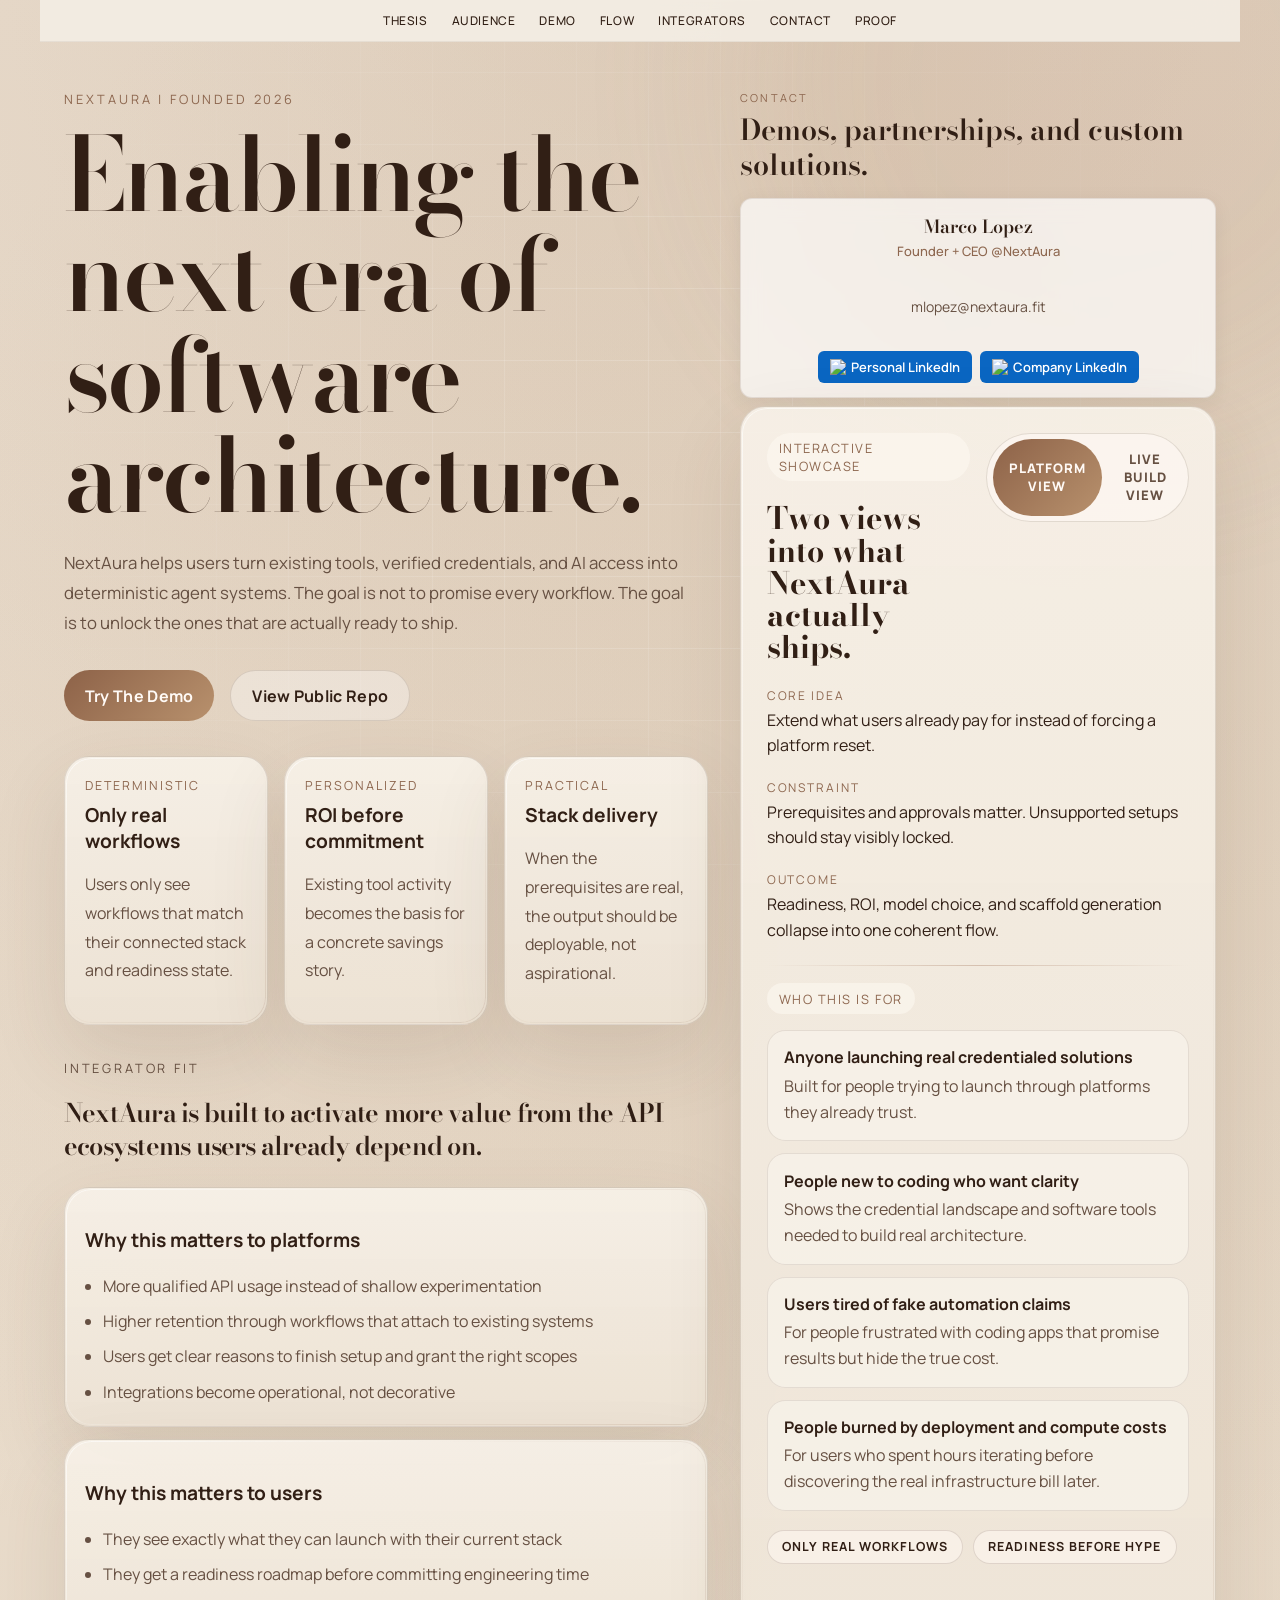
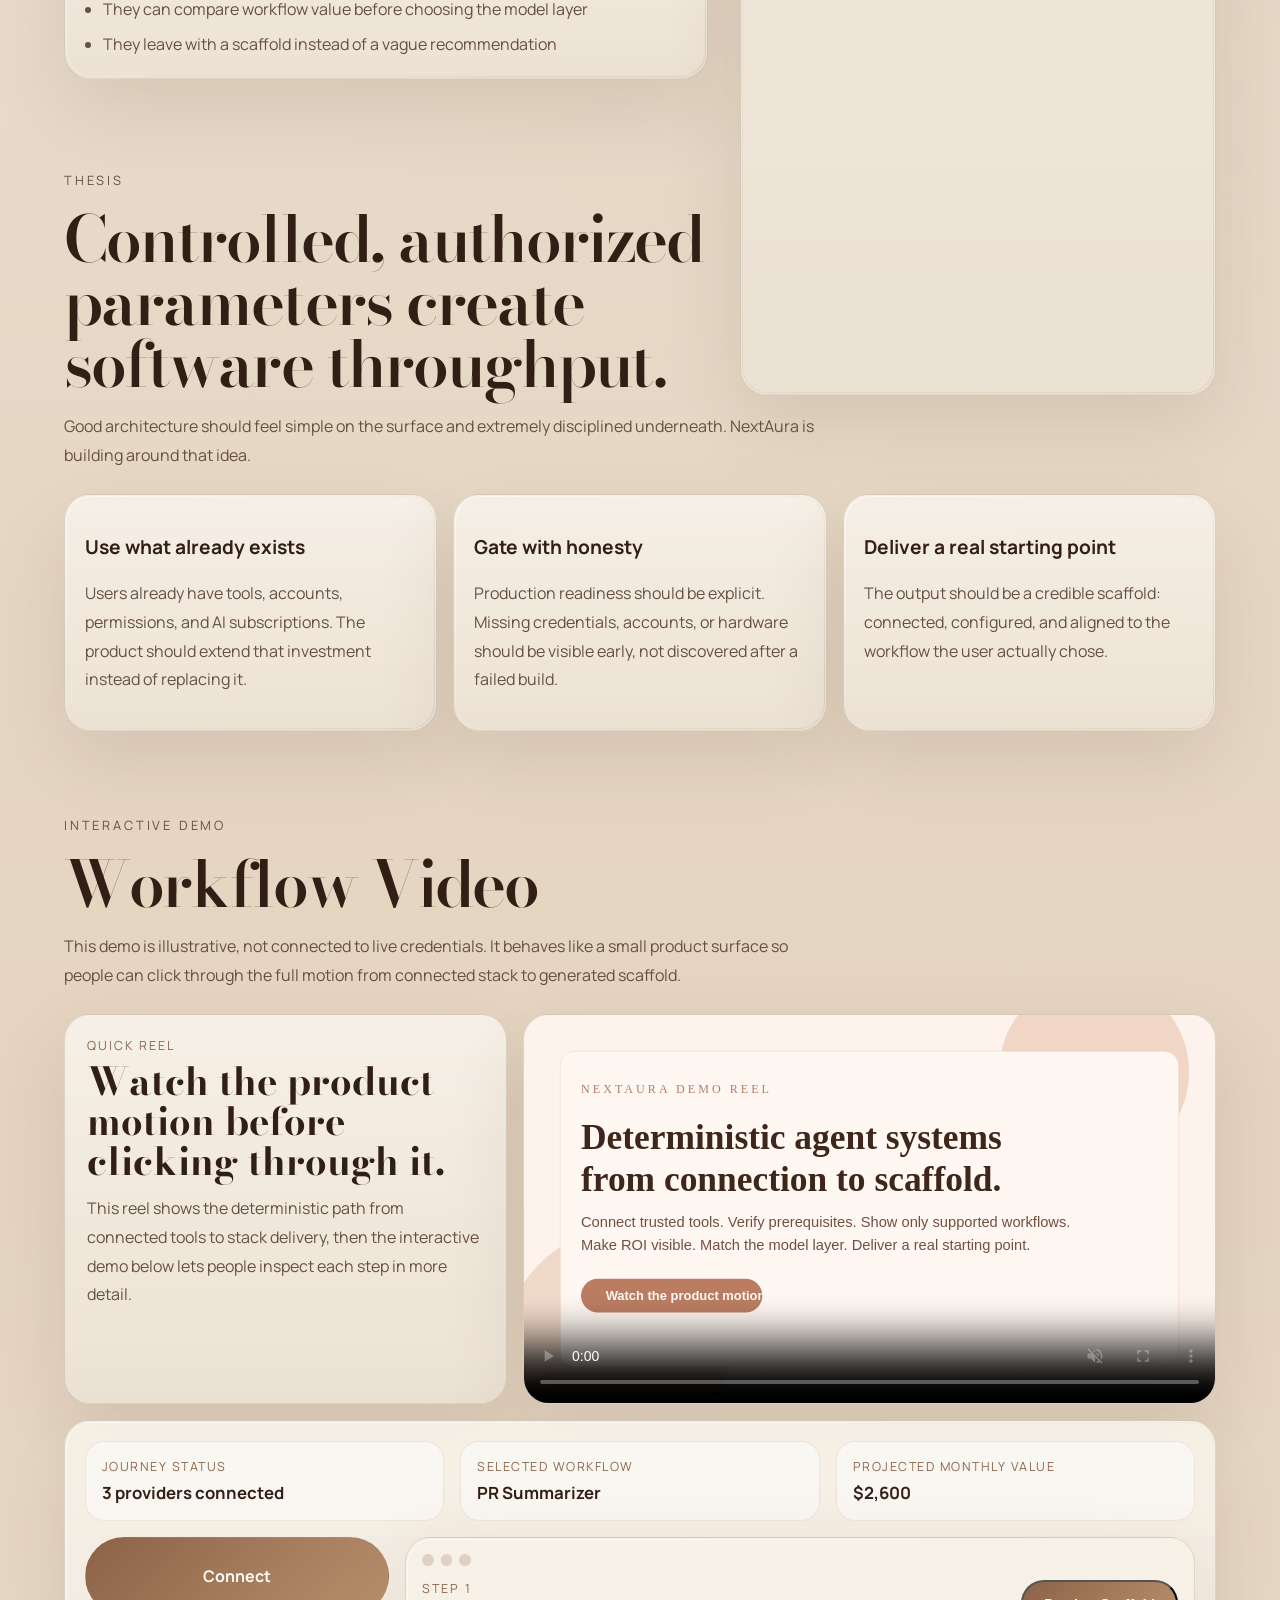
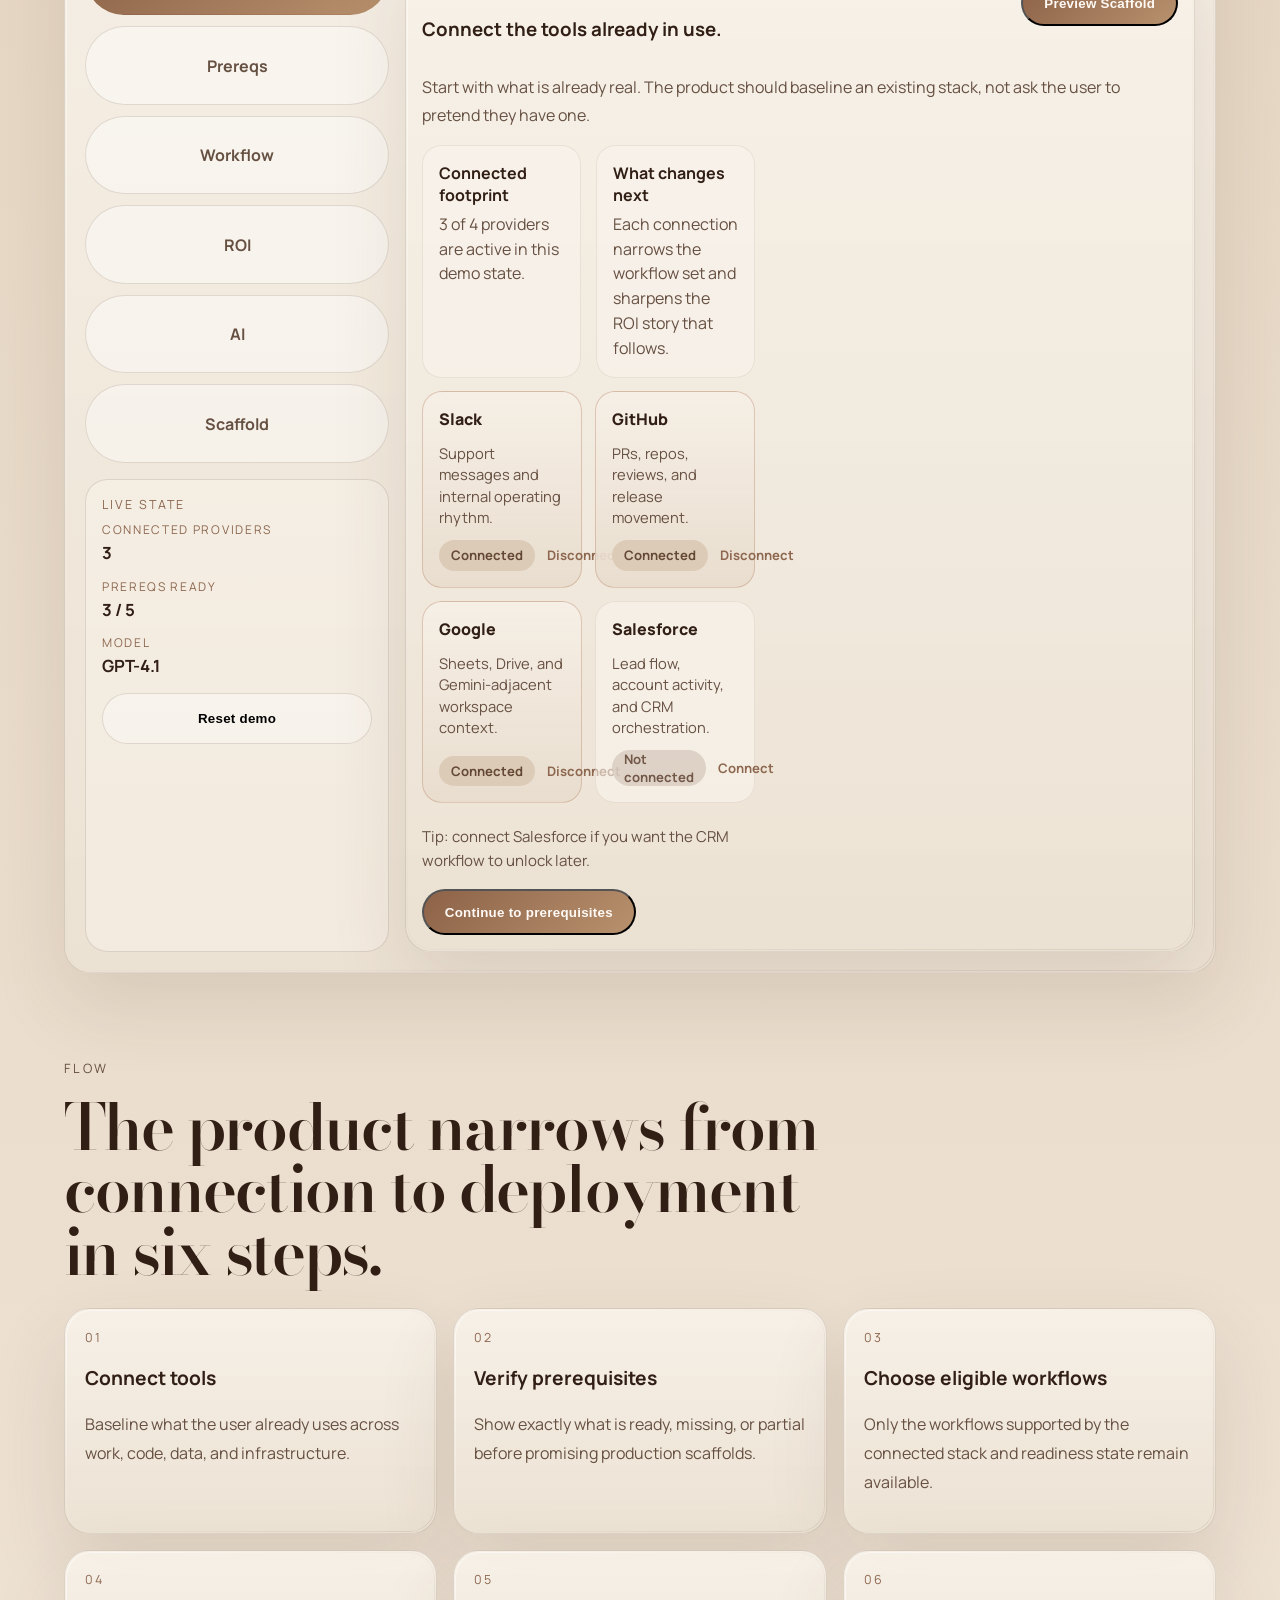
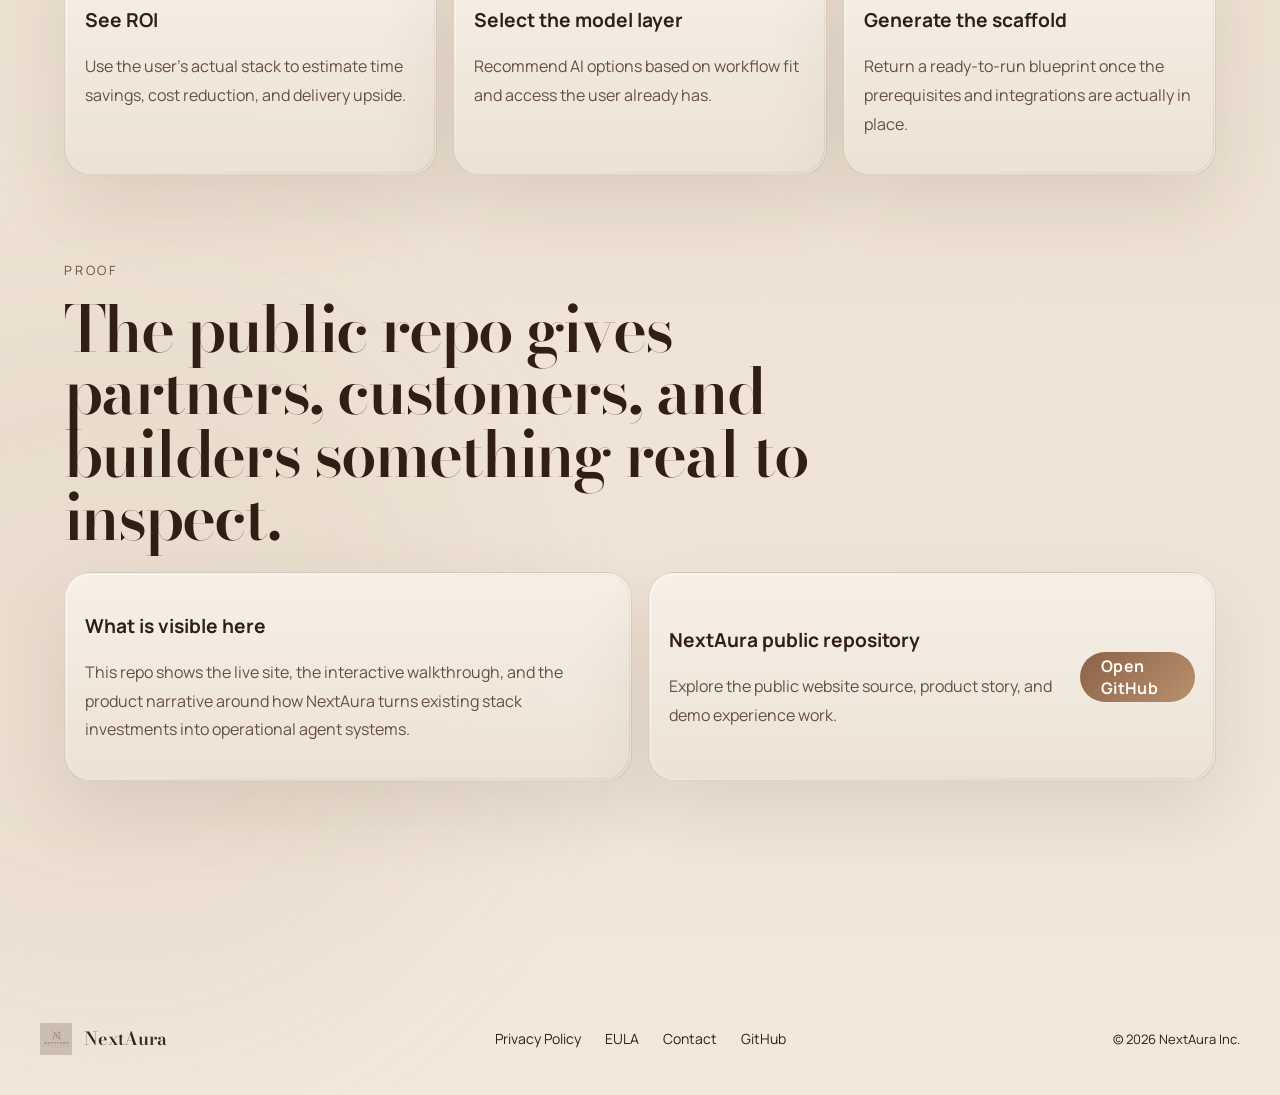
==== commit ff049564: "vercel" ====
--- a/index.html
+++ b/index.html
@@ -39,7 +39,6 @@
           <a href="#thesis">Thesis</a>
           <a href="#hero-fit">Audience</a>
           <a href="#demo">Demo</a>
-          <a href="#early-builds">Early Work</a>
           <a href="#flow">Flow</a>
           <a href="#integrators">Integrators</a>
           <a href="#contact">Contact</a>
@@ -263,6 +262,96 @@
                       >
                       <a class="button button-secondary" href="#early-builds">See the case study</a>
                     </div>
+
+                    <div class="hero-fundingdash-card">
+                      <article class="card dashboard-card">
+                        <span class="proof-label">FundingDash</span>
+                        <h3>Startup Funding Intelligence Dashboard</h3>
+                        <p>
+                          Tracks accelerator programs, validates application links, and preserves operational readiness signals with deterministic guardrails.
+                        </p>
+                        <ul class="feature-list compact dashboard-feature-list">
+                          <li>Dataset-backed program catalog</li>
+                          <li>Resilient validation with deterministic fallback</li>
+                          <li>Server-side secret handling and API hardening</li>
+                        </ul>
+                        <div class="dashboard-meta-row">
+                          <span class="dashboard-chip" id="fundingdash-status-mini">Demo link pending</span>
+                          <span class="dashboard-chip" id="fundingdash-readiness-mini">Readiness syncing</span>
+                        </div>
+                        <div class="dashboard-actions">
+                          <a
+                            class="button button-primary"
+                            id="fundingdash-demo-link-mini"
+                            href="https://github.com/1archit3ct1/fundingdash"
+                            target="_blank"
+                            rel="noreferrer"
+                            >Open FundingDash</a
+                          >
+                          <a
+                            class="button button-secondary"
+                            href="https://github.com/1archit3ct1/fundingdash"
+                            target="_blank"
+                            rel="noreferrer"
+                            >View Source</a
+                          >
+                        </div>
+                      </article>
+                    </div>
+
+                    <div class="hero-accelerator-links">
+                      <span class="proof-label">Live Accelerator Programs</span>
+                      <div class="accelerator-link-grid">
+                        <a href="https://www.ycombinator.com/apply" target="_blank" rel="noreferrer" class="accelerator-link">
+                          <strong>Y Combinator</strong>
+                          <span>Summer 2026 batch open</span>
+                        </a>
+                        <a href="https://www.techstars.com/accelerators" target="_blank" rel="noreferrer" class="accelerator-link">
+                          <strong>Techstars</strong>
+                          <span>Fall 2026 programs open</span>
+                        </a>
+                        <a href="https://startup.google.com/accelerator/" target="_blank" rel="noreferrer" class="accelerator-link">
+                          <strong>Google for Startups</strong>
+                          <span>Equity-free accelerator</span>
+                        </a>
+                        <a href="https://www.nvidia.com/en-us/deep-learning-ai/startups/" target="_blank" rel="noreferrer" class="accelerator-link">
+                          <strong>NVIDIA Inception</strong>
+                          <span>Free AI startup program</span>
+                        </a>
+                        <a href="https://www.microsoft.com/en-us/startups" target="_blank" rel="noreferrer" class="accelerator-link">
+                          <strong>Microsoft for Startups</strong>
+                          <span>Up to $150K Azure credits</span>
+                        </a>
+                        <a href="https://aws.amazon.com/activate/" target="_blank" rel="noreferrer" class="accelerator-link">
+                          <strong>AWS Activate</strong>
+                          <span>Up to $100K credits</span>
+                        </a>
+                        <a href="https://www.alchemistaccelerator.com/" target="_blank" rel="noreferrer" class="accelerator-link">
+                          <strong>Alchemist Accelerator</strong>
+                          <span>B2B enterprise startups</span>
+                        </a>
+                        <a href="https://www.500.co/accelerator/" target="_blank" rel="noreferrer" class="accelerator-link">
+                          <strong>500 Global</strong>
+                          <span>Flagship accelerator</span>
+                        </a>
+                        <a href="https://www.masschallenge.org/" target="_blank" rel="noreferrer" class="accelerator-link">
+                          <strong>MassChallenge</strong>
+                          <span>Equity-free programs</span>
+                        </a>
+                        <a href="https://www.plugandplaytechcenter.com/" target="_blank" rel="noreferrer" class="accelerator-link">
+                          <strong>Plug and Play</strong>
+                          <span>Silicon Valley batches</span>
+                        </a>
+                        <a href="https://www.antler.co/" target="_blank" rel="noreferrer" class="accelerator-link">
+                          <strong>Antler</strong>
+                          <span>Global residencies</span>
+                        </a>
+                        <a href="https://www.jfwa.org/" target="_blank" rel="noreferrer" class="accelerator-link">
+                          <strong>Entrepreneur First</strong>
+                          <span>London & SF programs</span>
+                        </a>
+                      </div>
+                    </div>
                   </div>
                 </section>
               </div>
@@ -492,51 +581,6 @@
           </div>
         </section>
 
-        <section class="section" id="early-builds">
-          <div class="section-heading">
-            <p class="eyebrow">Early Work</p>
-            <h2>A minimal, live window into NextAura's first production dashboard.</h2>
-            <p>
-              FundingDash is the first public build in the NextAura stack. This section keeps a lightweight footprint on the main website while routing deeper exploration to the full surface.
-            </p>
-          </div>
-          <div class="grid two-up">
-            <article class="card dashboard-card">
-              <span class="proof-label">FundingDash</span>
-              <h3>Startup Funding Intelligence Dashboard</h3>
-              <p>
-                Tracks accelerator programs, validates application links, and preserves operational readiness signals with deterministic guardrails.
-              </p>
-              <ul class="feature-list compact dashboard-feature-list">
-                <li>Dataset-backed program catalog</li>
-                <li>Resilient validation with deterministic fallback</li>
-                <li>Server-side secret handling and API hardening</li>
-              </ul>
-              <div class="dashboard-meta-row">
-                <span class="dashboard-chip" id="fundingdash-status">Demo link pending</span>
-                <span class="dashboard-chip" id="fundingdash-readiness">Readiness syncing</span>
-              </div>
-              <div class="dashboard-actions">
-                <a
-                  class="button button-primary"
-                  id="fundingdash-demo-link"
-                  href="https://github.com/1archit3ct1/fundingdash"
-                  target="_blank"
-                  rel="noreferrer"
-                  >Open FundingDash</a
-                >
-                <a
-                  class="button button-secondary"
-                  href="https://github.com/1archit3ct1/fundingdash"
-                  target="_blank"
-                  rel="noreferrer"
-                  >View Source</a
-                >
-              </div>
-            </article>
-          </div>
-        </section>
-
         <section class="section" id="proof">
           <div class="section-heading">
             <p class="eyebrow">Proof</p>
--- a/styles.css
+++ b/styles.css
@@ -536,6 +536,82 @@
   display: flex;
   flex-wrap: wrap;
   gap: 0.8rem;
+}
+
+.hero-fundingdash-card {
+  margin-top: 1.5rem;
+}
+
+.hero-fundingdash-card .dashboard-card {
+  padding: 1rem;
+}
+
+.hero-fundingdash-card .dashboard-card h3 {
+  font-size: 1rem;
+}
+
+.hero-fundingdash-card .dashboard-card p {
+  font-size: 0.85rem;
+}
+
+.hero-fundingdash-card .dashboard-feature-list li {
+  font-size: 0.8rem;
+}
+
+.hero-fundingdash-card .dashboard-actions .button {
+  padding: 0.5rem 0.85rem;
+  font-size: 0.8rem;
+  min-height: 2.5rem;
+}
+
+.hero-accelerator-links {
+  margin-top: 1.5rem;
+}
+
+.hero-accelerator-links .proof-label {
+  display: block;
+  margin-bottom: 0.75rem;
+  font-size: 11px;
+  letter-spacing: 0.1em;
+  text-transform: uppercase;
+  color: var(--rose-brown);
+}
+
+.accelerator-link-grid {
+  display: grid;
+  grid-template-columns: repeat(2, minmax(0, 1fr));
+  gap: 0.5rem;
+}
+
+.accelerator-link {
+  display: flex;
+  flex-direction: column;
+  gap: 2px;
+  padding: 0.65rem 0.75rem;
+  background: rgba(255, 255, 255, 0.5);
+  border: 1px solid rgba(96, 71, 53, 0.1);
+  border-radius: 8px;
+  text-decoration: none;
+  color: var(--text);
+  transition: all 180ms ease;
+}
+
+.accelerator-link:hover {
+  background: rgba(255, 255, 255, 0.7);
+  border-color: rgba(96, 71, 53, 0.2);
+  transform: translateY(-1px);
+}
+
+.accelerator-link strong {
+  font-size: 12px;
+  font-weight: 600;
+  line-height: 1.2;
+}
+
+.accelerator-link span {
+  font-size: 11px;
+  color: var(--muted);
+  line-height: 1.2;
 }
 
 .panel-frame::before,
@@ -1451,6 +1527,23 @@
     font-size: 1.4rem;
   }
 
+  .hero-accelerator-links {
+    margin-top: 1rem;
+  }
+
+  .accelerator-link-grid {
+    grid-template-columns: repeat(2, minmax(0, 1fr));
+    gap: 0.4rem;
+  }
+
+  .accelerator-link strong {
+    font-size: 11px;
+  }
+
+  .accelerator-link span {
+    font-size: 10px;
+  }
+
   .hero-showcase-head {
     flex-direction: column;
   }
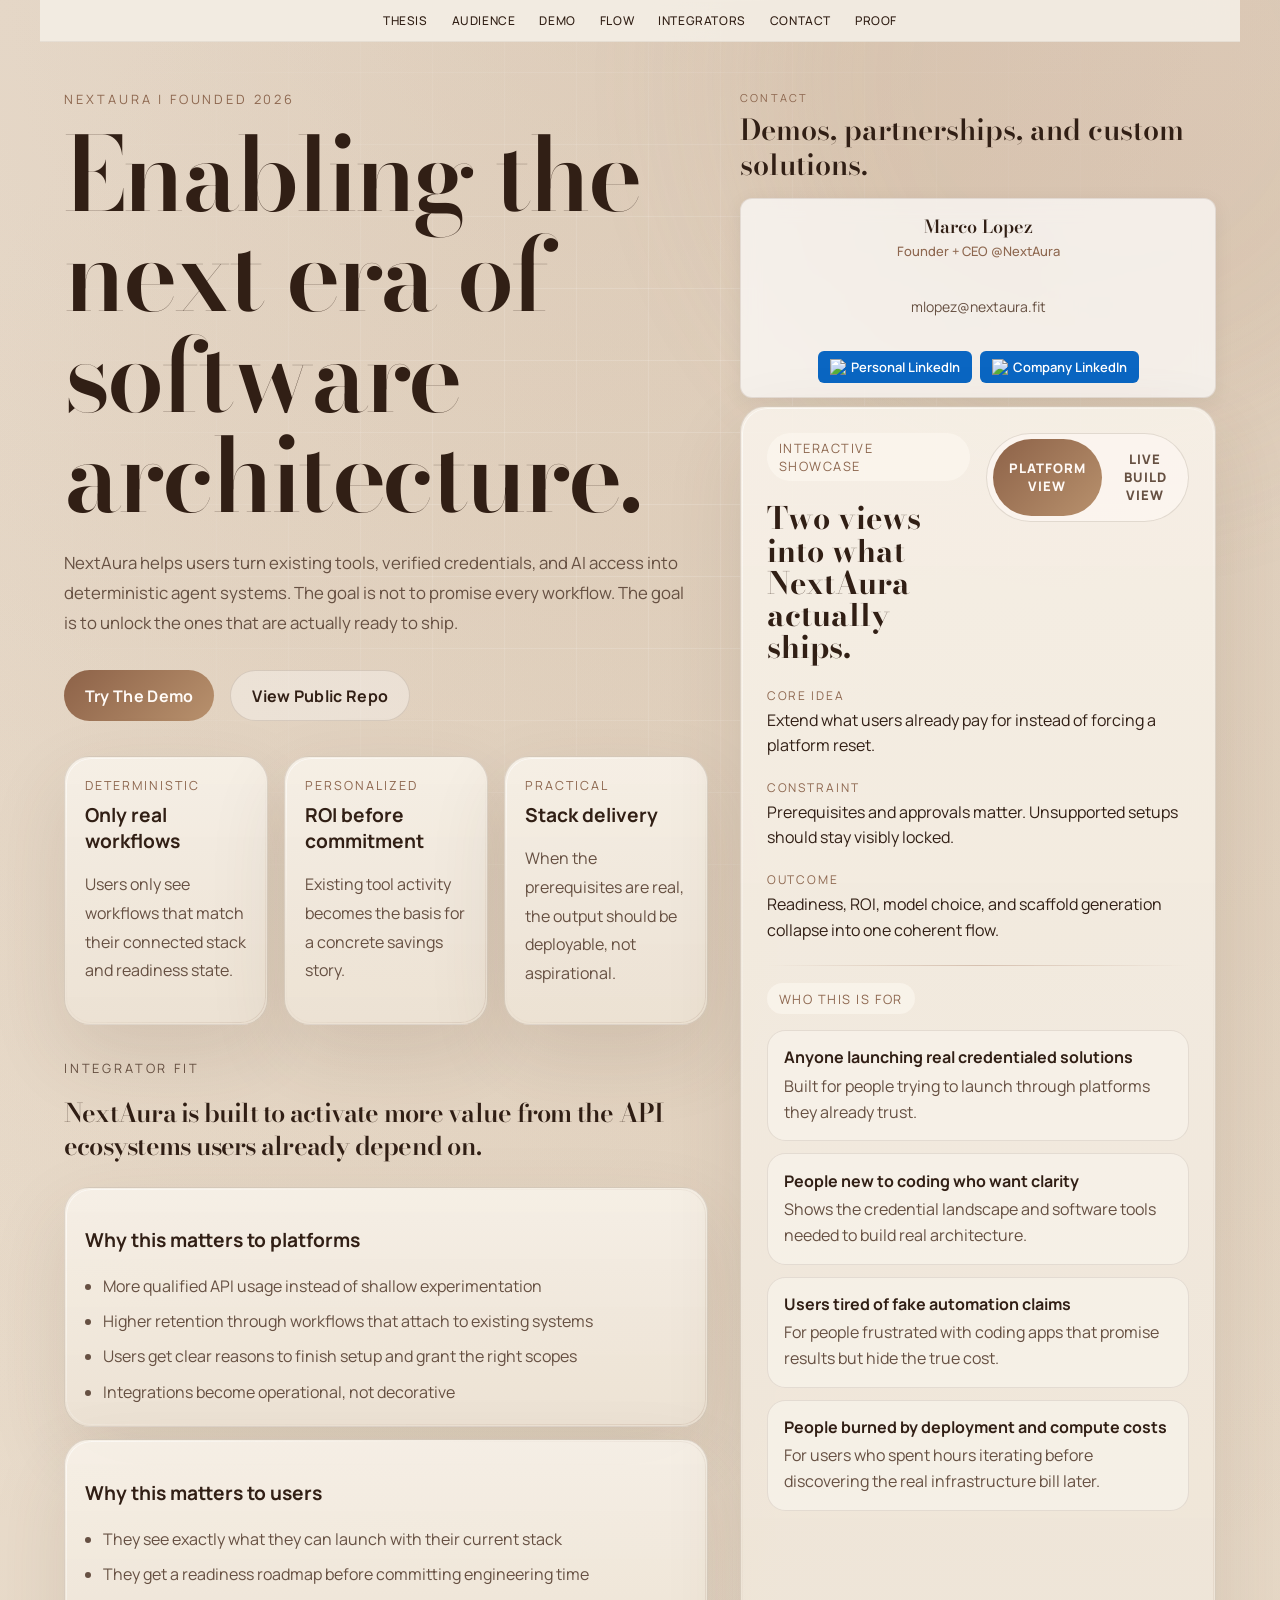
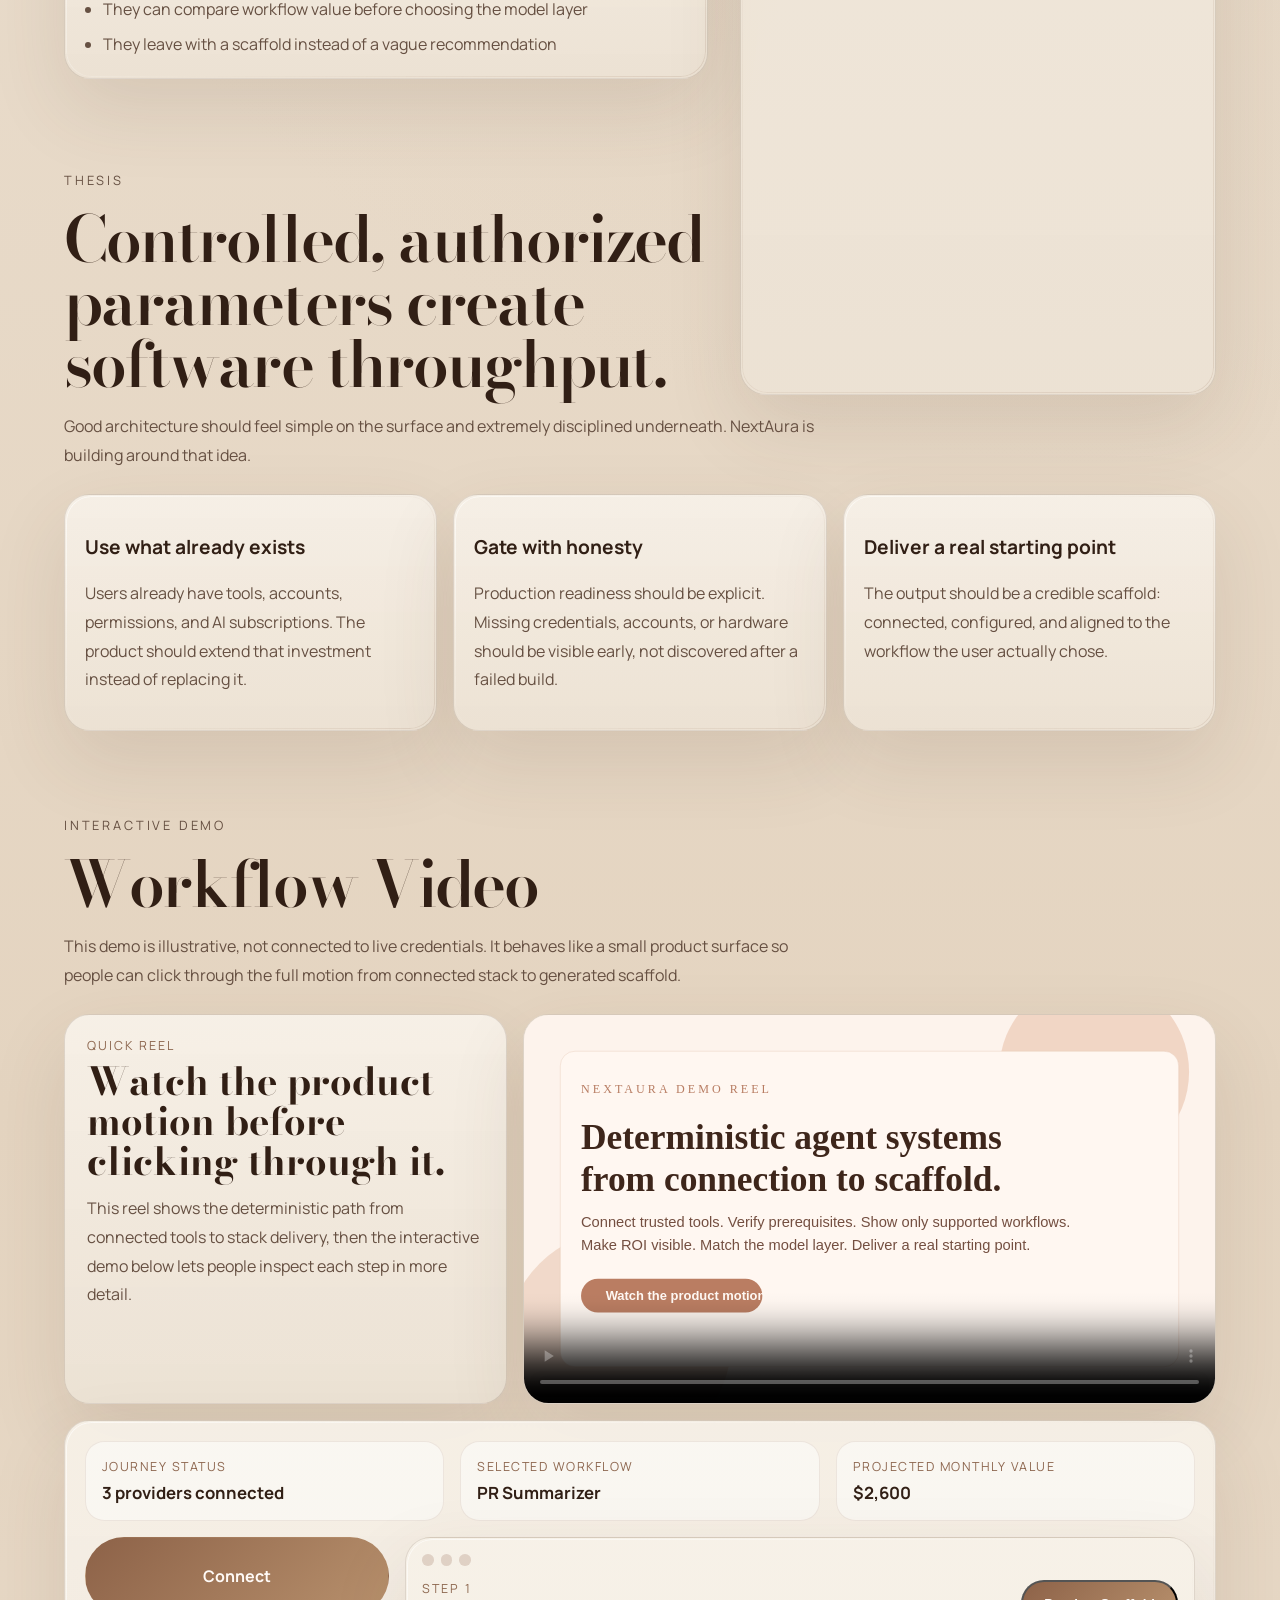
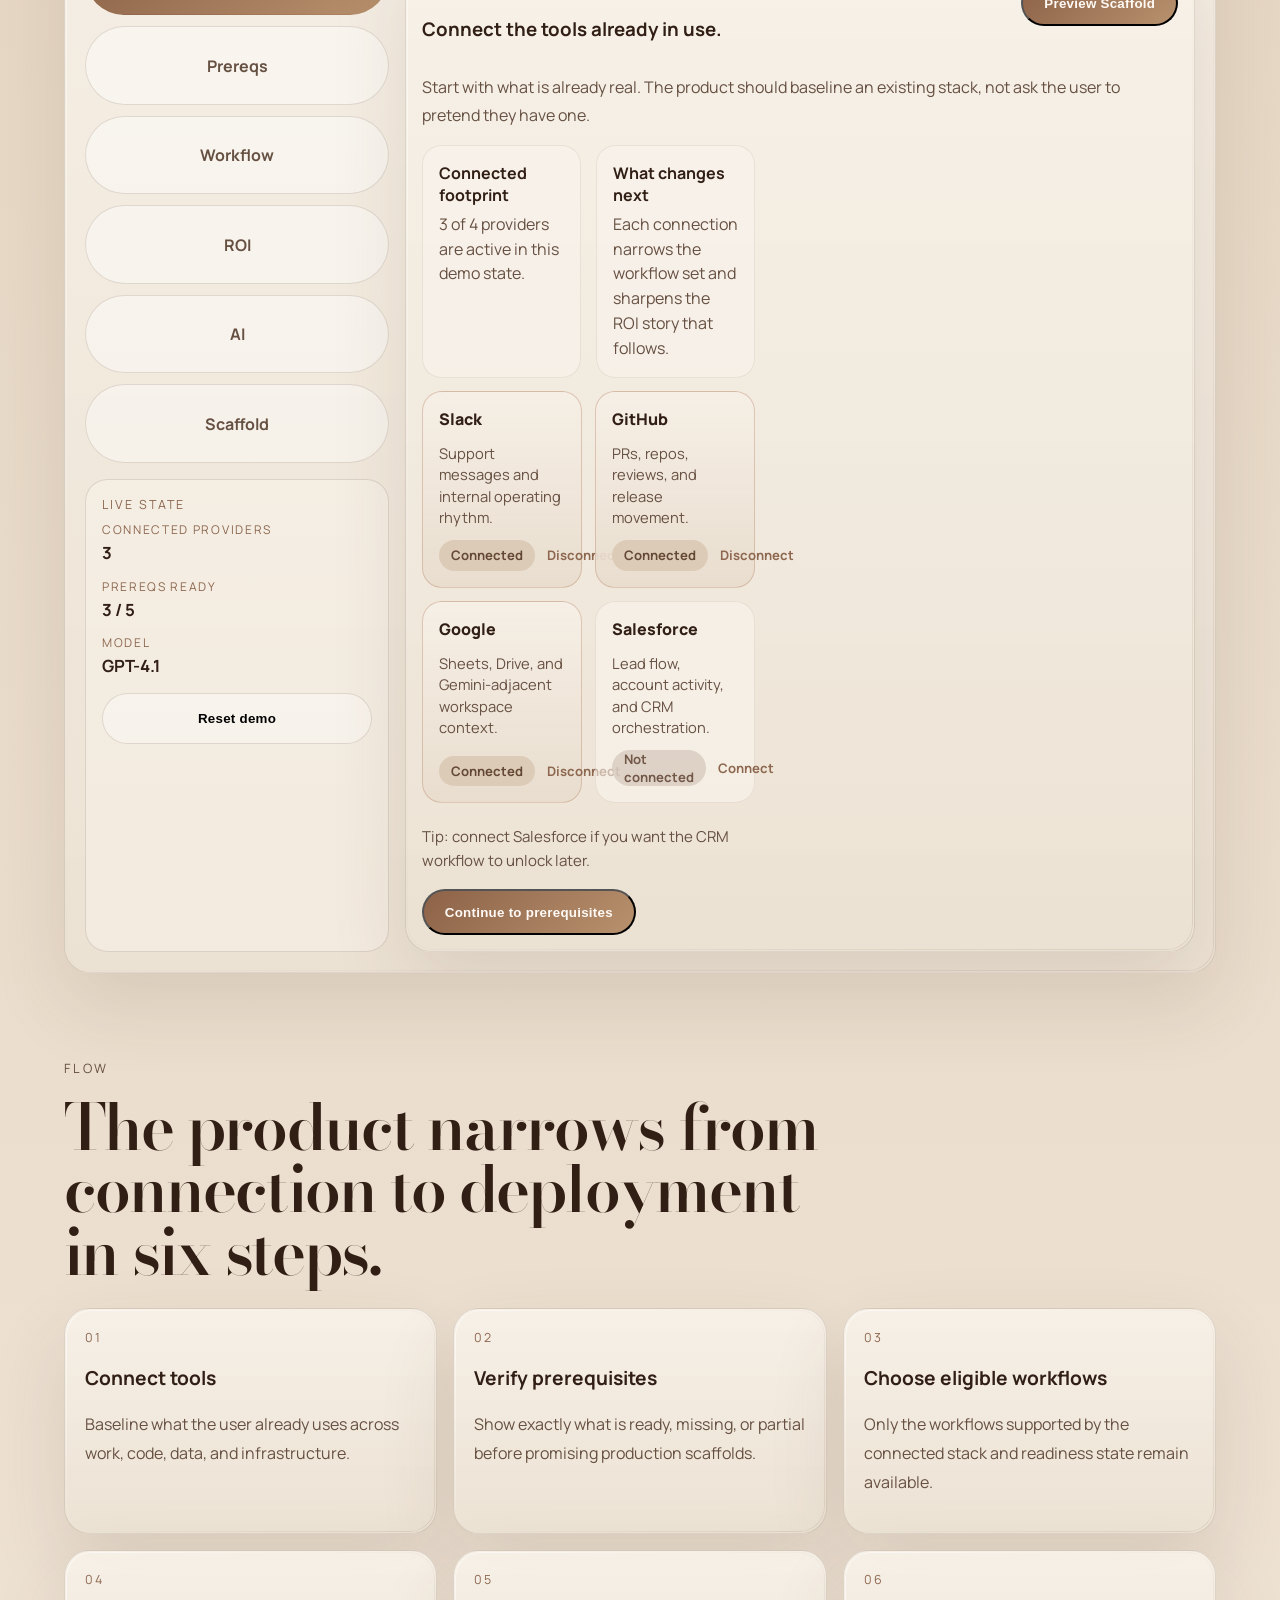
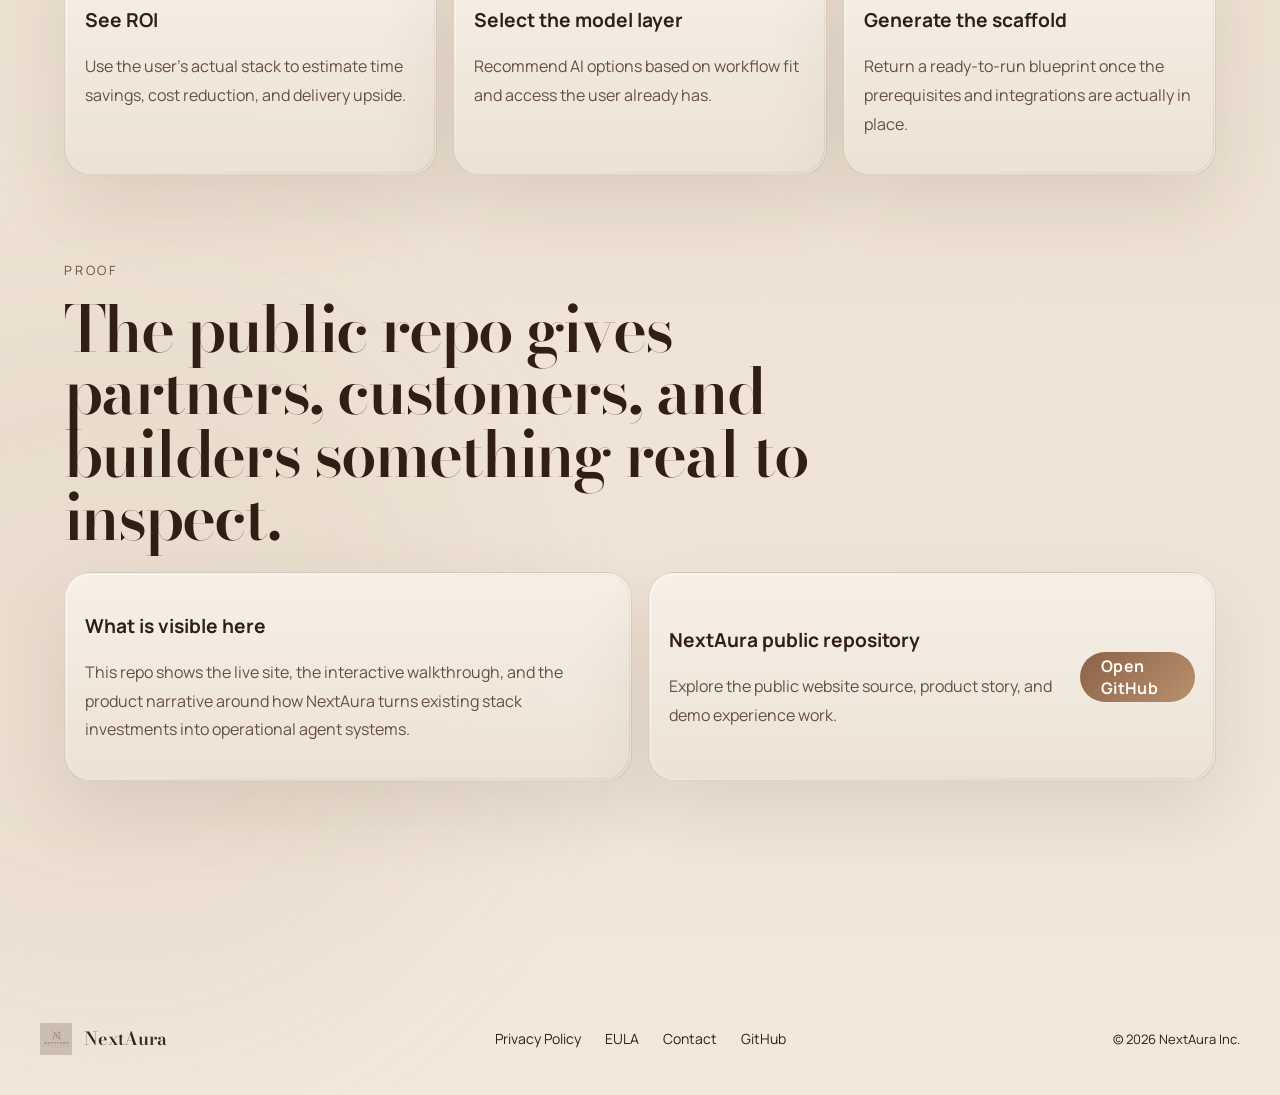
==== commit aab40ce8: "Update hero panel layout and accelerator links" ====
--- a/index.html
+++ b/index.html
@@ -215,11 +215,6 @@
                       </div>
                     </div>
                   </div>
-
-                  <div class="hero-view-footer">
-                    <span class="hero-inline-chip">Only real workflows</span>
-                    <span class="hero-inline-chip">Readiness before hype</span>
-                  </div>
                 </section>
 
                 <section
